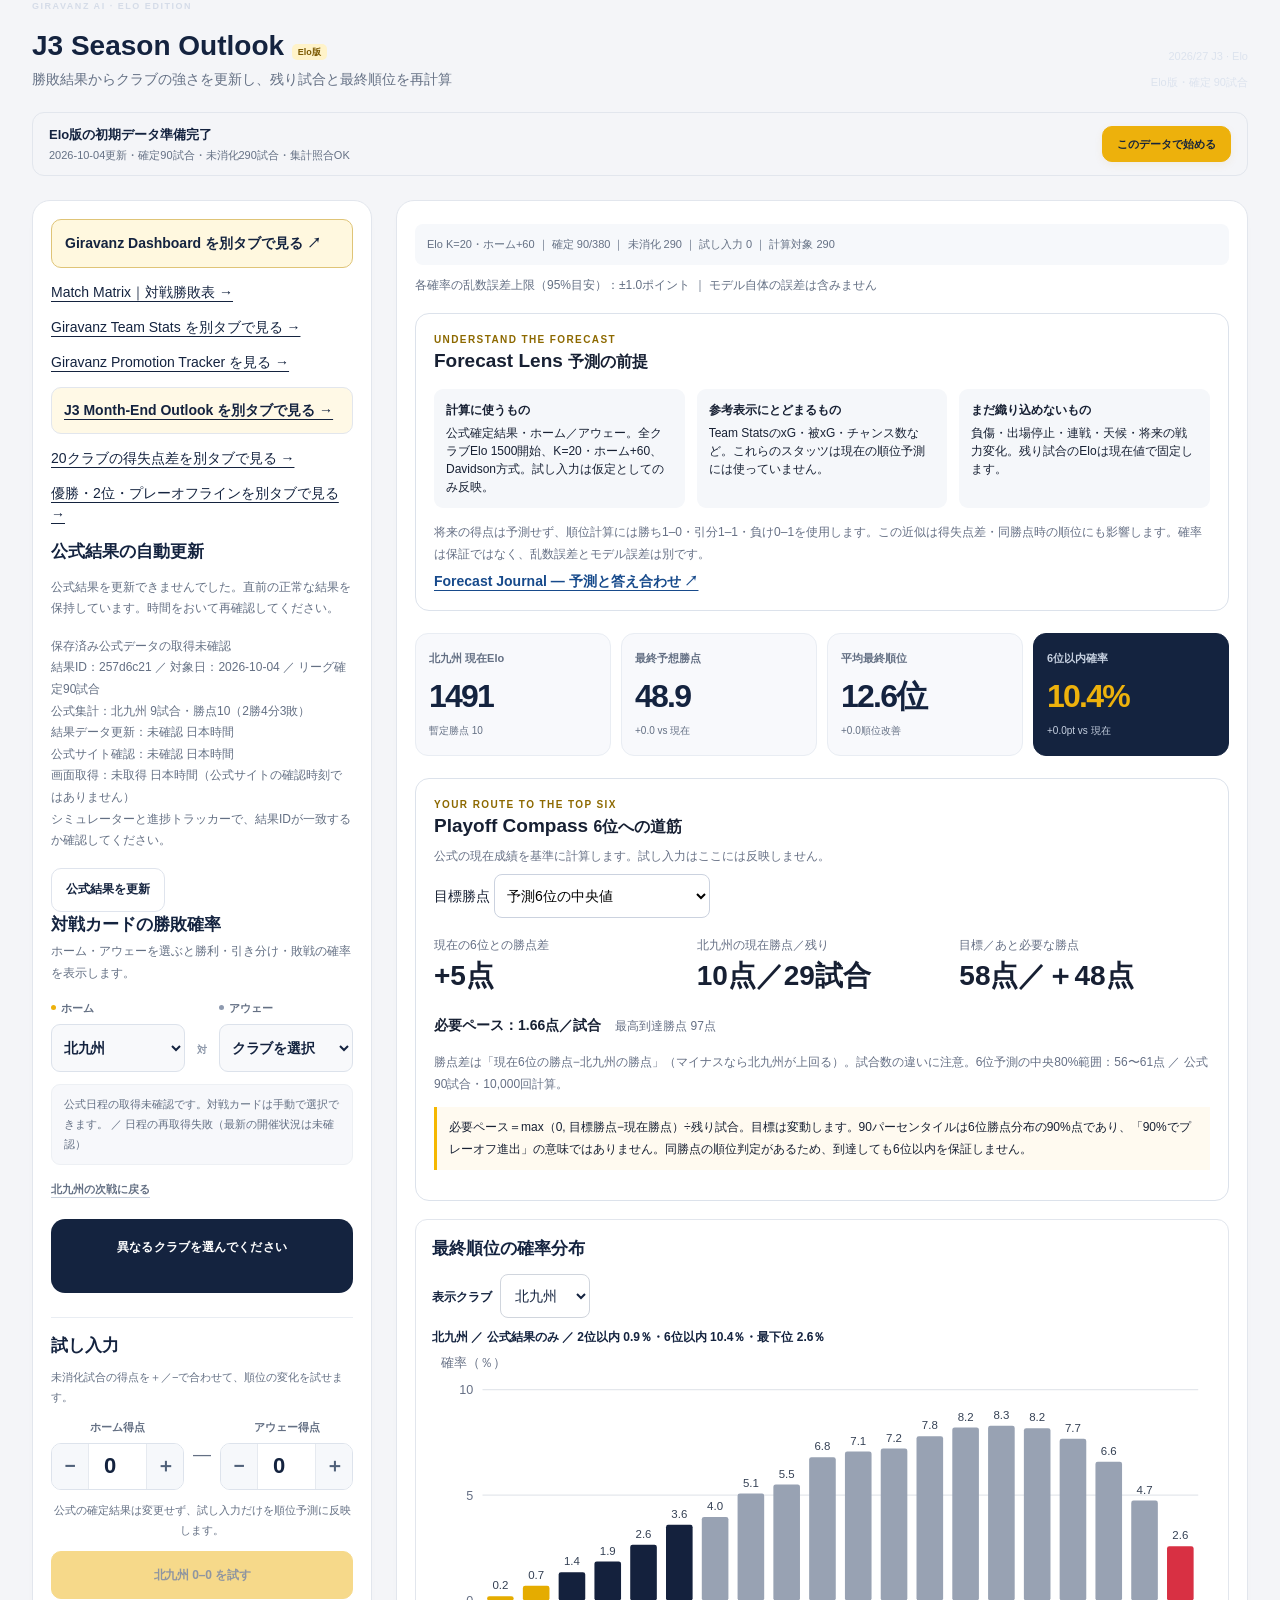
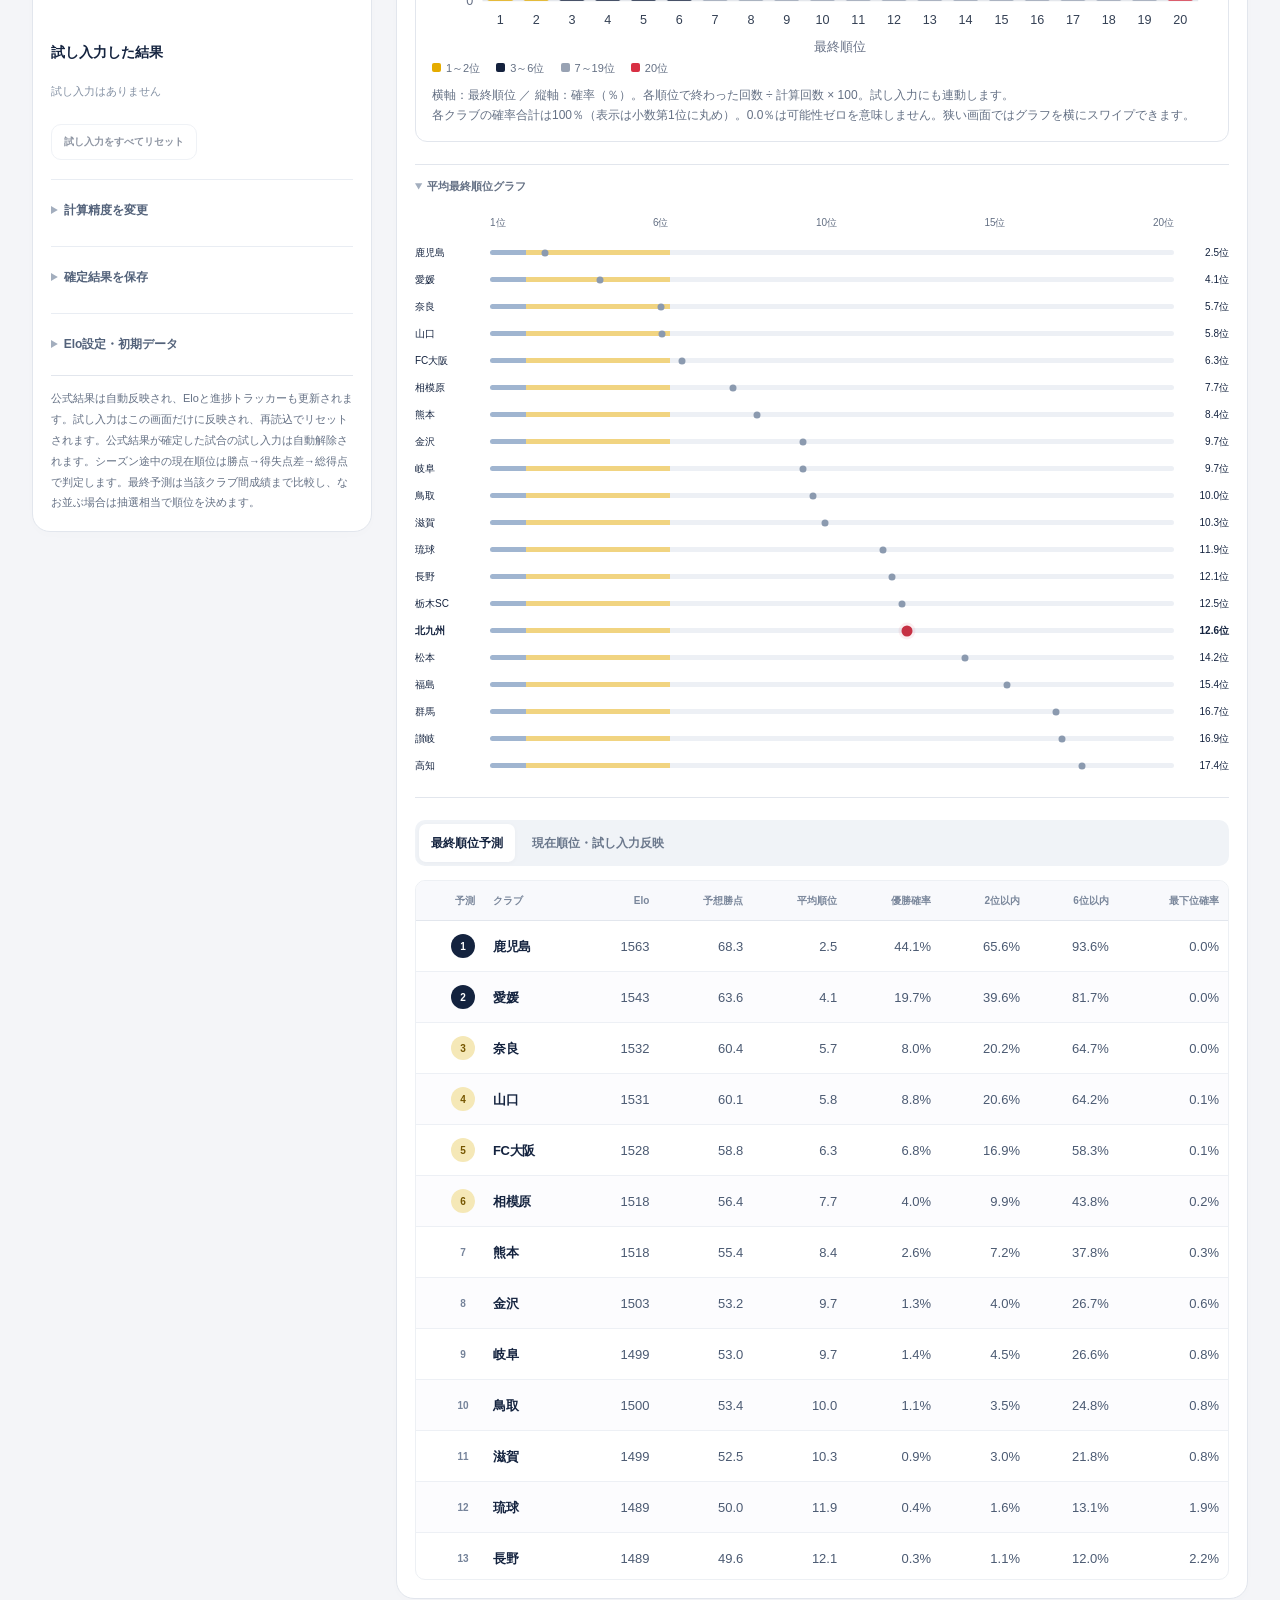
==== index.html @ ab8615f1 "Use authentic club wordmark for dashboard title" ====
<!doctype html>
<html lang="ja">
<head>
<meta charset="utf-8">
<meta name="viewport" content="width=device-width,initial-scale=1">
<title>J3 Season Outlook · 2026/27</title>
<style>
:root{--ink:#172033;--muted:#667085;--line:#e4e7ec;--bg:#f7f8fa;--card:#fff;--blue:#175cd3;--blue2:#e8f1ff;--gold:#f5b700;--danger:#b42318}
*{box-sizing:border-box}body{margin:0;background:var(--bg);color:var(--ink);font:14px/1.5 -apple-system,BlinkMacSystemFont,"Segoe UI","Noto Sans JP",sans-serif}.shell{max-width:1180px;margin:auto;padding:28px 20px 48px}header{display:flex;justify-content:space-between;gap:24px;align-items:end;margin-bottom:22px}.eyebrow{font-size:12px;letter-spacing:.12em;color:var(--muted);font-weight:700}h1{font-size:28px;line-height:1.2;margin:5px 0 7px}header p{margin:0;color:var(--muted)}.stamp{text-align:right;color:var(--muted);font-size:12px}.grid{display:grid;grid-template-columns:360px 1fr;gap:18px}.panel{background:var(--card);border:1px solid var(--line);border-radius:14px;padding:18px;box-shadow:0 1px 2px rgba(16,24,40,.04)}h2{font-size:17px;margin:0 0 4px}h3{font-size:14px;margin:18px 0 8px}.sub{color:var(--muted);font-size:12px;margin-bottom:16px}.form-grid{display:grid;grid-template-columns:1fr 58px 20px 58px 1fr;gap:8px;align-items:end}.field label{display:block;color:var(--muted);font-size:11px;margin-bottom:4px}.field select,.field input,.runs select{width:100%;height:40px;border:1px solid #d0d5dd;border-radius:8px;background:#fff;color:var(--ink);padding:0 10px;font:inherit}.field input{text-align:center;font-size:18px;font-weight:700}.dash{text-align:center;padding-bottom:10px;font-weight:700}.actions{display:flex;gap:8px;margin-top:12px}.btn{border:1px solid #d0d5dd;border-radius:8px;background:#fff;color:var(--ink);padding:10px 13px;font-weight:700;cursor:pointer}.btn.primary{background:var(--blue);border-color:var(--blue);color:#fff;flex:1}.btn:hover{filter:brightness(.98)}.error{color:var(--danger);font-size:12px;min-height:18px;margin-top:6px}.scenario-list{display:grid;gap:7px}.scenario{display:grid;grid-template-columns:1fr auto 28px;gap:8px;align-items:center;border-top:1px solid var(--line);padding-top:8px}.scenario strong{font-variant-numeric:tabular-nums}.remove{border:0;background:transparent;color:var(--muted);font-size:18px;cursor:pointer}.empty{color:var(--muted);padding:10px 0}.runs{display:grid;grid-template-columns:1fr 120px;gap:10px;align-items:end;margin-top:18px}.runs label{display:block;font-size:11px;color:var(--muted);margin-bottom:4px}.note{margin-top:14px;padding-top:12px;border-top:1px solid var(--line);font-size:12px;color:var(--muted)}.hero{display:grid;grid-template-columns:repeat(4,1fr);gap:10px;margin-bottom:14px}.metric{border:1px solid var(--line);border-radius:10px;padding:12px}.metric .label{font-size:11px;color:var(--muted)}.metric .value{font-size:24px;font-weight:800;font-variant-numeric:tabular-nums;margin-top:2px}.metric .delta{font-size:11px;color:var(--blue);min-height:16px}.tabs{display:flex;gap:4px;border-bottom:1px solid var(--line);margin-bottom:10px}.tab{border:0;background:transparent;padding:10px 12px;font-weight:700;color:var(--muted);cursor:pointer;border-bottom:2px solid transparent}.tab.active{color:var(--blue);border-color:var(--blue)}.table-wrap{overflow:auto;max-height:650px}table{width:100%;border-collapse:collapse;font-variant-numeric:tabular-nums}th{position:sticky;top:0;background:var(--card);z-index:1;color:var(--muted);font-size:11px;text-align:right;padding:8px 7px;border-bottom:1px solid var(--line);white-space:nowrap}th:nth-child(2){text-align:left}td{text-align:right;padding:8px 7px;border-bottom:1px solid #f0f1f3}td:nth-child(2){text-align:left;font-weight:600}.gira td{background:var(--blue2);color:#0b3b8c;font-weight:800}.rank{font-weight:800}.zone{display:inline-grid;place-items:center;width:22px;height:22px;border-radius:50%;font-size:11px}.zone.auto{background:#d1fadf;color:#05603a}.zone.po{background:#fff3c7;color:#7a4d00}.spinner{display:none;color:var(--muted);font-size:12px;margin-left:auto}.spinner.on{display:block}@media(max-width:850px){.grid{grid-template-columns:1fr}.hero{grid-template-columns:repeat(2,1fr)}header{align-items:start}.stamp{display:none}}@media(max-width:520px){.shell{padding:18px 12px}.form-grid{grid-template-columns:1fr 52px 14px 52px 1fr}.panel{padding:14px}.hero{grid-template-columns:1fr 1fr}h1{font-size:23px}}
.batch{width:100%;min-height:92px;border:1px solid #d0d5dd;border-radius:8px;padding:9px;font:12px/1.5 ui-monospace,SFMono-Regular,monospace;resize:vertical}.statusline{margin:0 0 12px;padding:8px 10px;background:#f2f4f7;border-radius:8px;color:var(--muted);font-size:12px}.tag{font-size:10px;border-radius:5px;padding:2px 5px;background:var(--blue2);color:#0b3b8c}.actions{flex-wrap:wrap}.btn.primary{flex:0 1 auto}.steps{display:flex;align-items:center;gap:6px;margin:0 0 15px;color:var(--muted);font-size:11px}.stepno{display:inline-grid;place-items:center;width:22px;height:22px;border-radius:50%;background:var(--blue);color:#fff;font-weight:700}.mode-switch{display:grid;grid-template-columns:1fr 1fr;gap:8px;margin-bottom:8px}.mode-btn{border:1px solid #d0d5dd;border-radius:10px;background:#fff;padding:11px 8px;font-weight:700;color:var(--muted);cursor:pointer}.mode-btn.active{border-color:var(--blue);background:var(--blue2);color:#0b3b8c}.mode-help{font-size:12px;color:var(--muted);min-height:36px;margin-bottom:10px}.submit-main{width:100%;margin-top:12px;background:var(--blue);border-color:var(--blue);color:#fff}.advanced{border-top:1px solid var(--line);margin-top:14px;padding-top:10px}.advanced summary{cursor:pointer;font-weight:700;padding:7px 0;color:var(--ink)}.advanced[open] summary{margin-bottom:7px}.hidden-action{display:none}.section-label{font-size:11px;letter-spacing:.08em;color:var(--blue);font-weight:700;margin-bottom:5px}.prematch{margin-top:12px;padding:12px;border-radius:10px;background:#f8fafc;border:1px solid var(--line)}.prematch-title{font-weight:700;margin-bottom:8px}.prob-grid{display:grid;grid-template-columns:repeat(3,1fr);gap:6px}.prob{text-align:center}.prob span{display:block;color:var(--muted);font-size:10px}.prob strong{font-size:18px;font-variant-numeric:tabular-nums}.likely{margin-top:8px;color:var(--muted);font-size:12px;text-align:center}.rankviz{margin:4px 0 14px;border-bottom:1px solid var(--line);padding-bottom:10px}.rankviz summary{cursor:pointer;font-weight:700;padding:8px 0}.rank-axis{display:grid;grid-template-columns:75px 1fr 38px;align-items:center;color:var(--muted);font-size:10px}.ticks{display:flex;justify-content:space-between}.rank-row{display:grid;grid-template-columns:75px 1fr 38px;gap:7px;align-items:center;min-height:24px}.rank-club{font-size:11px;white-space:nowrap;overflow:hidden;text-overflow:ellipsis}.rank-track{height:7px;position:relative;border-radius:5px;background:linear-gradient(to right,#d1fadf 0 5.3%,#fff3c7 5.3% 26.3%,#eef0f3 26.3% 100%)}.rank-dot{position:absolute;top:50%;width:10px;height:10px;border-radius:50%;background:#667085;transform:translate(-50%,-50%)}.rank-row.gira .rank-dot{width:14px;height:14px;background:var(--blue);box-shadow:0 0 0 3px var(--blue2)}.rank-row.gira .rank-club,.rank-row.gira .rank-value{color:var(--blue);font-weight:800}.rank-value{text-align:right;font-size:11px;font-variant-numeric:tabular-nums}
.team-pickers{display:grid;grid-template-columns:1fr 28px 1fr;gap:8px;align-items:end}.team-pickers select{width:100%;height:46px;border:1px solid #d0d5dd;border-radius:9px;background:#fff;padding:0 9px;font:inherit}.versus{text-align:center;padding-bottom:13px;color:var(--muted);font-weight:700}.score-pickers{display:grid;grid-template-columns:1fr 20px 1fr;gap:8px;align-items:center;margin-top:12px}.score-box>span{display:block;text-align:center;color:var(--muted);font-size:11px;margin-bottom:5px}.stepper{display:grid;grid-template-columns:44px 1fr 44px;border:1px solid #d0d5dd;border-radius:10px;overflow:hidden}.stepper button{height:46px;border:0;background:#f2f4f7;color:var(--blue);font-size:22px;font-weight:700;cursor:pointer}.stepper input{width:100%;height:46px;border:0;border-left:1px solid #d0d5dd;border-right:1px solid #d0d5dd;text-align:center;font:700 22px inherit;color:var(--ink)}.score-sep{text-align:center;font-size:18px;color:var(--muted)}.mode-switch{margin:12px 0 6px}.mode-help{min-height:22px;margin-bottom:5px;text-align:center}.submit-main{margin-top:8px;min-height:48px}.steps,.section-label{display:none}.btn:disabled{cursor:not-allowed;opacity:.45;filter:none}.reset-current{border-color:#fda29b;color:var(--danger)}.reset-note{margin-top:7px;color:var(--muted);font-size:11px}.reset-actions{align-items:center}@media(max-width:420px){.team-pickers{grid-template-columns:1fr 20px 1fr}.stepper{grid-template-columns:40px 1fr 40px}}
.stepper input{font:inherit;font-size:22px;font-weight:700}.data-ready{display:flex;align-items:center;justify-content:space-between;gap:16px;background:#eef4ff;border:1px solid #b2ccff;border-radius:12px;padding:13px 15px;margin:-6px 0 18px}.data-ready strong{display:block;color:#0b3b8c}.data-ready span{display:block;color:var(--muted);font-size:12px;margin-top:2px}.data-ready.ok{background:#ecfdf3;border-color:#abefc6}.data-audit{font-size:12px;color:var(--muted);line-height:1.7}.source-links{display:flex;gap:12px;flex-wrap:wrap;margin-top:8px}.source-links a{color:var(--blue)}@media(max-width:520px){.data-ready{align-items:stretch;flex-direction:column}.data-ready .btn{width:100%}}
.distribution{margin:18px 0 22px;padding:16px;border:1px solid var(--line);border-radius:12px;background:#fff}.distribution h2{margin:0 0 12px}.distribution label{font-size:12px;font-weight:700}.distribution select{margin-left:8px;padding:8px 10px;min-height:44px;border:1px solid #d0d5dd;border-radius:8px;background:#fff;color:var(--ink);font:inherit}.distribution-scroll{overflow-x:auto;-webkit-overflow-scrolling:touch}.distribution svg{display:block;width:100%;min-width:600px;height:auto}.distribution-legend{display:flex;flex-wrap:wrap;gap:8px 16px;font-size:11px;color:var(--muted)}.distribution-legend span::before{content:'';display:inline-block;width:9px;height:9px;margin-right:5px;border-radius:2px;background:var(--zone)}.distribution .sub{margin:8px 0 0;line-height:1.7}.distribution-summary{font-size:12px;font-weight:700;color:var(--ink);margin:10px 0 0}@media(max-width:520px){.distribution{padding:12px}}
.month-only{display:none}body.month-view .month-only{display:block}body.month-view .final-only,body.month-view .month-navigation{display:none}body.month-view #monthSection{border:0;margin:0;padding:0}a#openMonthForecast{display:block;border:1px solid var(--line);border-radius:10px;padding:12px;font-weight:700;background:#fff9e6}
.month-planner{border:1px solid #e4e7ec;border-radius:12px;padding:14px;margin:16px 0;background:#fafbfe}.month-planner details{border-top:1px solid #e4e7ec;padding:12px 0}.month-planner summary{font-weight:700;cursor:pointer;min-height:44px;padding:10px 0}.month-planner select{max-width:100%;margin:4px 0;min-height:44px}.month-planner .actions{flex-wrap:wrap}.month-planner td,.month-planner th{white-space:nowrap}.month-planner .table-wrap{margin:10px 0;max-height:360px}.next-value-row{display:grid;grid-template-columns:100px 1fr 60px;gap:8px;align-items:center;margin:10px 0;font-size:12px}.next-value-track{height:16px;background:#e4e7ec;border-radius:5px;overflow:hidden}.next-value-track span{display:block;height:100%}.month-planner h4{margin:14px 0 4px}
.gd-only{display:none}body.gd-view .gd-only{display:block}body.gd-view .final-only,body.gd-view .month-navigation,body.gd-view .gd-navigation{display:none}body.gd-view #gdSection{margin:0;border:0;padding:0}
.promotion-only{display:none}body.promotion-view .promotion-only{display:block}body.promotion-view .final-only,body.promotion-view .month-navigation,body.promotion-view .gd-navigation,body.promotion-view .promotion-navigation{display:none}body.month-view .promotion-navigation,body.gd-view .promotion-navigation{display:none}
body.gd-view #trialInput,body.gd-view #trialInput+h3,body.gd-view #scenarios,body.gd-view .reset-actions,body.gd-view aside>.advanced,body.gd-view #uncertainty{display:none}
</style>
<meta name="theme-color" content="#14213d">
<link rel="stylesheet" href="giravanz-theme.css?v=20261006-1">
<link rel="stylesheet" href="forecast-insights.css?v=4acffcdd2e3a">
<link rel="stylesheet" href="dashboard.css?v=20261117-official-wordmark">
</head>
<body>
<main class="shell">
  <header>
    <div><div class="eyebrow">GIRAVANZ AI · ELO EDITION</div><h1 id="pageTitle">J3 Season Outlook <span class="tag">Elo版</span></h1><p id="pageDescription">勝敗結果からクラブの強さを更新し、残り試合と最終順位を再計算</p></div>
    <div class="stamp">2026/27 J3 · Elo<br><span id="stampData">初期70試合</span></div>
  </header>
  <section class="data-ready" id="dataReady" aria-live="polite">
    <div><strong id="dataReadyTitle">初期データを検査中…</strong><span id="dataReadyText">20クラブ・全試合の整合性を確認しています。</span></div>
    <button class="btn primary" id="acceptInitial" type="button">このデータで始める</button>
  </section>
  <section id="dashboardSection" class="dashboard-only" aria-label="北九州ダッシュボード" hidden>
    <div class="dash-toolbar"><div><span class="dash-mode">公式結果ベース</span><span id="dashDataDate" class="dash-data-date"></span></div><div><a class="dash-menu" href="#dashboardLinks">詳細ページを開く ↓</a><button class="dash-refresh" id="refreshDashboard" type="button">最新結果・日程を確認</button></div></div>
    <div class="dash-stats" aria-label="北九州の公式成績"><div class="dash-stat"><span>現在順位</span><strong id="dashRank">—</strong><small>公式確定結果から集計</small></div><div class="dash-stat"><span>現在勝点</span><strong id="dashPoints">—</strong><small id="dashRecord"></small></div><div class="dash-stat"><span>残り試合</span><strong id="dashRemaining">—</strong><small id="dashPlayed"></small></div><div class="dash-stat"><span>現在6位との勝点差</span><strong id="dashGap">—</strong><small id="dashSixth"></small></div></div>
    <article class="dash-card dash-venue-section" aria-labelledby="dashVenueTitle"><div class="dash-card-head"><div><span class="dash-label">HOME &amp; AWAY RECORDS</span><h2 id="dashVenueTitle">ホーム・アウェイ別の通算成績</h2></div><span class="dash-next-status">確定</span></div><div id="dashVenueRecords" class="dash-venue-grid" aria-live="polite"></div><p id="dashVenueNote" class="dash-muted"></p><p class="dash-muted"><span id="dashVenueUpdated"></span> ／ <a href="https://www.jleague.jp/j3/match/" target="_blank" rel="noopener">Jリーグ公式結果 ↗</a></p></article>
    <div class="dash-detail-row"><article class="dash-card" aria-labelledby="dashNextTitle"><div class="dash-card-head"><div><span class="dash-label">NEXT MATCH</span><h2 id="dashNextTitle">次の一戦</h2></div><span id="dashNextStatus" class="dash-next-status" aria-live="polite">日程確認中</span></div><div id="dashFixture"></div><div id="dashMatchProb"></div><a class="dash-next-link" href="https://www.jleague.jp/j3/match/" target="_blank" rel="noopener">公式日程・会場を確認 ↗</a><p id="dashCalendarNote" class="dash-muted"></p></article>
    <article class="dash-card" aria-labelledby="dashTargetTitle"><span class="dash-label">PLAYOFF COMPASS</span><h2 id="dashTargetTitle">目標勝点への進捗</h2><div class="dash-target" id="dashTarget">—</div><p id="dashTargetHelp" class="dash-muted"></p><div id="dashProgress" class="dash-progress"></div><div class="dash-pace-row"><div><span>目標まで</span><strong id="dashNeeded">—</strong></div><div><span>残り試合の必要ペース</span><strong id="dashPace">—</strong></div></div><p id="dashTargetRange" class="dash-muted"></p><a class="dash-next-link" href="./" target="_blank" rel="noopener">目標勝点を変えて試す ↗</a></article></div>
    <p class="dash-divider">これまでの公式実績</p>
    <div class="dash-detail-row" aria-label="公式実績のメーター"><article class="dash-card"><span class="dash-label">SEASON WIN RATE</span><h2>シーズン勝率</h2><div id="dashWinRateGauge"></div><p class="dash-muted" id="dashWinRateFormula"></p></article><article class="dash-card"><span class="dash-label">POINTS PER GAME</span><h2>勝点ペース</h2><div id="dashPPGGauge"></div><p class="dash-muted" id="dashPPGFormula"></p></article></div>
    <p class="dash-divider">ここからの最終順位予測</p>
    <div class="dash-meters" aria-label="最終順位の予測メーター"><article class="dash-card dash-meter-main"><span class="dash-label">PLAYOFF OUTLOOK</span><h2>6位以内確率</h2><div id="dashTop6Gauge"></div></article><article class="dash-card"><span class="dash-label">TOP TWO</span><h3>2位以内確率</h3><div id="dashTop2Gauge"></div></article><article class="dash-card"><span class="dash-label">TITLE CHANCE</span><h3>優勝確率</h3><div id="dashTitleGauge"></div></article></div>
    <p class="dash-forecast-note" id="dashForecastNote" aria-live="polite"></p>
    <div class="dash-detail-row"><article class="dash-card"><span class="dash-label">GOAL BALANCE</span><h2>公式得失点差</h2><div id="dashGDGauge"></div><p id="dashGDSummary" class="dash-muted"></p><a class="dash-next-link" href="?view=goal-difference" target="_blank" rel="noopener">全20クラブの得失点差を比較 ↗</a></article><article class="dash-card"><span class="dash-label">TEAM FORM</span><h2>直近5試合</h2><div id="dashRecent" class="dash-form"></div><p id="dashRecentSummary" class="dash-muted"></p><a class="dash-next-link" href="team-stats/" target="_blank" rel="noopener">攻撃・守備のスタッツを見る ↗</a></article></div>
    <article class="dash-card dash-monthly-card" aria-labelledby="dashMonthlyTitle"><span class="dash-label">MONTHLY RESULTS</span><h2 id="dashMonthlyTitle">月別成績</h2><div id="dashMonthly" aria-live="polite"></div><p id="dashMonthlyNote" class="dash-muted"></p></article>
    <nav id="dashboardLinks" aria-labelledby="dashLinksTitle"><div class="dash-links-heading"><h2 id="dashLinksTitle">詳しく見る</h2></div><p class="dash-links-note">各ボタンから詳細ページを別タブで開きます。</p><div class="dash-link-grid"><a class="dash-link" href="match-matrix/" target="_blank" rel="noopener"><small>MATCH MATRIX</small><strong>全20クラブの対戦勝敗表</strong><span>公式結果の○×△と勝点</span></a><a class="dash-link" href="./" target="_blank" rel="noopener"><small>SEASON OUTLOOK</small><strong>最終順位・確率分布</strong><span>全20クラブの予測と、試し入力による比較</span></a><a class="dash-link" href="?view=month-end" target="_blank" rel="noopener"><small>MONTH-END OUTLOOK</small><strong>月末の順位を予測</strong><span>月ごとの見通し・勝敗パターンを確認</span></a><a class="dash-link" href="?view=promotion-lines" target="_blank" rel="noopener"><small>PROMOTION OUTLOOK</small><strong>優勝・2位・6位の勝点ライン</strong><span>各ラインの予測勝点と確率分布を比較</span></a><a class="dash-link" href="team-stats/" target="_blank" rel="noopener"><small>TEAM STATS</small><strong>チームスタッツ</strong><span>xG・被シュートなど、20クラブ中の順位</span></a><a class="dash-link" href="?view=goal-difference" target="_blank" rel="noopener"><small>GOAL DIFFERENCE</small><strong>全クラブの得失点差</strong><span>公式結果から、20クラブの現在地を比較</span></a><a class="dash-link" href="prediction-journal/?v=3008f9b" target="_blank" rel="noopener"><small>FORECAST JOURNAL</small><strong>予測履歴・答え合わせ</strong><span>確率の推移と、試合前予測の検証結果</span></a><a class="dash-link" href="progress-tracker/" target="_blank" rel="noopener"><small>PROMOTION TRACKER</small><strong>上位6位ラインへの現在地</strong><span>過去の順位別勝点を目安に、到達ペースを確認</span></a><a class="dash-link" href="https://j3-elo-private.hideakiito382.chatgpt.site/players" target="_blank" rel="noopener"><small>PLAYER RECORDS</small><strong>選手情報・個人成績</strong><span>年齢・ポジション・出場・先発・サブ・得点・警告・退場</span></a></div></nav>
    <p id="dashDataStatus" class="dash-data-status" role="status"></p><footer class="dash-footer"><p id="dashTimes"></p><details><summary>予測の前提・メーターの読み方</summary><p id="dashModel"></p><p>優勝・2位以内・6位以内の確率は重複します。昇格そのものの確率ではありません。得失点差は公式の実績で、0を中央に、20クラブの最大絶対値に合わせた左右対称の目盛りを使います。試し入力はこのダッシュボードには引き継ぎません。</p></details></footer>
  </section>
  <div class="grid">
    <aside class="panel">
      <a class="dash-nav-link" id="openDashboard" href="?view=dashboard" target="_blank" rel="noopener">Giravanz Dashboard を別タブで見る ↗</a>
      <p><a href="match-matrix/" target="_blank" rel="noopener">Match Matrix｜対戦勝敗表 →</a></p><p><a id="openTeamStats" href="team-stats/" target="_blank" rel="noopener">Giravanz Team Stats を別タブで見る →</a></p>
      <p><a href="progress-tracker/">Giravanz Promotion Tracker を見る →</a></p>
      <p class="month-navigation"><a id="openMonthForecast" href="?view=month-end" target="_blank" rel="noopener">J3 Month-End Outlook を別タブで見る →</a></p>
      <p class="gd-navigation"><a id="openGoalDifference" href="?view=goal-difference" target="_blank" rel="noopener">20クラブの得失点差を別タブで見る →</a></p>
      <p class="promotion-navigation"><a id="openPromotionLines" href="?view=promotion-lines" target="_blank" rel="noopener">優勝・2位・プレーオフラインを別タブで見る →</a></p>
      <p class="promotion-only"><a href="./">J3 Season Outlook へ戻る →</a></p>
      <p class="gd-only"><a href="./">J3 Season Outlook へ戻る →</a></p>
      <p class="month-only"><a href="./">J3 Season Outlook へ戻る →</a></p>
      <h2>公式結果の自動更新</h2><p id="autoStatus" class="sub" aria-live="polite">公式の終了試合を自動取得しています…</p><p id="verification" class="sub" aria-live="polite" style="white-space:pre-line"></p><button class="btn" id="refreshOfficial" type="button">最新結果を確認する</button><h2>対戦カードの勝敗確率</h2><div class="sub">ホーム・アウェーを選ぶと勝利・引き分け・敗戦の確率を表示します。</div>
      <div class="team-pickers"><div class="field"><label for="home">ホーム</label><select id="home"><option>岐阜</option><option selected>愛媛</option><option>鹿児島</option><option>相模原</option><option>鳥取</option><option>FC大阪</option><option>長野</option><option>滋賀</option><option>熊本</option><option>栃木SC</option><option>琉球</option><option>讃岐</option><option>山口</option><option>奈良</option><option>高知</option><option>北九州</option><option>松本</option><option>金沢</option><option>群馬</option><option>福島</option></select></div><div class="versus">対</div><div class="field"><label for="away">アウェー</label><select id="away"><option>岐阜</option><option>愛媛</option><option>鹿児島</option><option>相模原</option><option>鳥取</option><option>FC大阪</option><option>長野</option><option>滋賀</option><option>熊本</option><option>栃木SC</option><option>琉球</option><option>讃岐</option><option>山口</option><option>奈良</option><option>高知</option><option selected>北九州</option><option>松本</option><option>金沢</option><option>群馬</option><option>福島</option></select></div></div>
      <p class="sub" id="nextFixtureStatus" aria-live="polite">北九州の公式日程を確認中…</p><button class="btn" id="showNextFixture" type="button">北九州の次戦に戻る</button>
      <div class="prematch" id="prematch" aria-live="polite"></div>
      <section class="advanced" id="trialInput"><h2>試し入力</h2><div class="sub" id="trialHelp" aria-live="polite">未消化試合の得点を＋／−で合わせて、順位の変化を試せます。</div>
      <div class="score-pickers"><div class="score-box"><span>ホーム得点</span><div class="stepper"><button type="button" id="hgMinus" aria-label="ホーム得点を1減らす">−</button><input id="hg" type="number" min="0" max="30" value="0" inputmode="numeric"><button type="button" id="hgPlus" aria-label="ホーム得点を1増やす">＋</button></div></div><div class="score-sep">―</div><div class="score-box"><span>アウェー得点</span><div class="stepper"><button type="button" id="agMinus" aria-label="アウェー得点を1減らす">−</button><input id="ag" type="number" min="0" max="30" value="0" inputmode="numeric"><button type="button" id="agPlus" aria-label="アウェー得点を1増やす">＋</button></div></div></div>
      <div class="mode-help">公式の確定結果は変更せず、試し入力だけを順位予測に反映します。</div>
      <button class="btn submit-main" id="submitGame" type="button">この結果で順位を試す</button>
      <button class="hidden-action" id="add">仮定として試す</button>
      <div class="error" id="error" role="alert"></div>
      </section><h3>試し入力した結果</h3><div id="scenarios" class="scenario-list"></div><div class="actions reset-actions"><button class="btn" id="resetScenario" type="button">試し入力をすべてリセット</button></div>
      <details class="advanced"><summary>計算精度を変更</summary><div class="runs"><div><label for="runs">シミュレーション精度</label><select id="runs"><option value="3000">クイック（3,000回）</option><option value="10000" selected>標準（10,000回）</option><option value="30000">高精度（30,000回）</option></select></div><button class="btn" id="rerun">再計算</button></div></details>
      <details class="advanced"><summary>確定結果を保存</summary><div class="actions"><button class="btn" id="exportCsv">CSV保存</button></div></details>
      <details class="advanced"><summary>Elo設定・初期データ</summary><div class="data-audit" id="dataAudit"></div><div class="note">全クラブ1500から開始し、K値20、ホーム補正60で開催順にEloを更新します。点差はレーティング更新に使いません。引き分けはDavidson方式です。Eloは得点数を予測しないため、未消化試合の順位計算用スコアは勝ち1–0・引分1–1・負け0–1に統一します。これにより少数データの大差試合が得失点差へ過剰反映されることを防ぎます。残り試合では現在のEloを固定し、モンテカルロ法で計算します。21試合の暫定バックテストは的中率38.1%、Log loss 1.094、Brier score 0.661でした。同期間のポアソン版は47.6%、1.032、0.626で、現時点ではポアソン版が優位です。負傷・出場停止・天候・日程間隔は未反映です。</div><div class="actions"><button class="btn" id="recheckData" type="button">初期データを再検算</button></div><div class="source-links"><a href="https://www.jleague.jp/j3/match/" target="_blank" rel="noopener">公式の日程・結果</a><a href="https://www.jleague.jp/j3/standings/" target="_blank" rel="noopener">公式順位表</a></div></details>
      <div class="note">公式結果は自動反映され、Eloと進捗トラッカーも更新されます。試し入力はこの画面だけに反映され、再読込でリセットされます。公式結果が確定した試合の試し入力は自動解除されます。シーズン途中の現在順位は勝点→得失点差→総得点で判定します。最終予測は当該クラブ間成績まで比較し、なお並ぶ場合は抽選相当で順位を決めます。</div>
    </aside>
    <section class="panel">
      <div class="statusline final-only" id="statusline"></div><div class="sub" id="uncertainty"></div>
      <section class="insight-card" aria-labelledby="lensTitle">
        <div class="insight-kicker">Understand the forecast</div><h2 id="lensTitle">Forecast Lens <small>予測の前提</small></h2>
        <div class="lens-grid"><div><strong>計算に使うもの</strong>公式確定結果・ホーム／アウェー。全クラブElo 1500開始、K=20・ホーム+60、Davidson方式。試し入力は仮定としてのみ反映。</div><div><strong>参考表示にとどまるもの</strong>Team StatsのxG・被xG・チャンス数など。これらのスタッツは現在の順位予測には使っていません。</div><div><strong>まだ織り込めないもの</strong>負傷・出場停止・連戦・天候・将来の戦力変化。残り試合のEloは現在値で固定します。</div></div>
        <p class="sub">将来の得点は予測せず、順位計算には勝ち1–0・引分1–1・負け0–1を使用します。この近似は得失点差・同勝点時の順位にも影響します。確率は保証ではなく、乱数誤差とモデル誤差は別です。</p>
        <a href="prediction-journal/?v=3008f9b" target="_blank" rel="noopener">Forecast Journal — 予測と答え合わせ ↗</a>
      </section>
      <div class="hero final-only" id="hero"></div>
      <section class="insight-card final-only" id="playoffCompass" aria-labelledby="compassTitle">
        <div class="insight-kicker">Your route to the top six</div><h2 id="compassTitle">Playoff Compass <small>6位への道筋</small></h2>
        <p class="sub">公式の現在成績を基準に計算します。試し入力はここには反映しません。</p>
        <label for="compassTarget">目標勝点</label> <select id="compassTarget"><option value="median">予測6位の中央値</option><option value="high">予測6位の90パーセンタイル</option><option value="custom">自分で設定</option></select>
        <label for="compassCustom" id="compassCustomLabel" hidden>指定勝点 <input id="compassCustom" type="number" min="0" max="114" step="1" value="60" inputmode="numeric"></label>
        <div id="compassSummary" aria-live="polite">計算中…</div>
        <p class="insight-note">必要ペース＝max（0, 目標勝点−現在勝点）÷残り試合。目標は変動します。90パーセンタイルは6位勝点分布の90%点であり、「90%でプレーオフ進出」の意味ではありません。同勝点の順位判定があるため、到達しても6位以内を保証しません。</p>
      </section>
      <section class="distribution" id="monthSection" aria-labelledby="monthTitle" hidden>
        <h2 id="monthTitle">J3 Month-End Outlook</h2>
        <p class="sub">シミュレーターから開いた時点の試し入力を引き継ぎます。その後の入力・リセットは、このタブ内だけに反映します。</p>
        <label for="monthEnd">予測する月末</label><select id="monthEnd" disabled><option value="">全クラブの日程を確認中</option></select>
        <p class="sub" id="monthStatus" aria-live="polite">全20クラブの公式日程を取得しています。</p>
        <p class="distribution-summary" id="monthSummary" aria-live="polite"></p>
        <section class="month-planner" aria-label="月末までの勝敗シナリオ">
          <h3>勝ち方を変えて、月末の順位を試す</h3>
          <p class="sub" id="plannerStatus" aria-live="polite">日程を確認しています。</p>
          <p class="sub">以下は仮の結果です。公式成績は変更しません。指定しない試合はEloで予測します。勝利は1–0、引分けは1–1、敗戦は0–1を北九州側から割り当てます。</p>
          <details open><summary>① 勝ち方を試す</summary>
            <p class="sub">選択した月末までの北九州の未消化試合が対象です。比較は日程順に「勝ち→分け→負け」を割り当てます。同じ勝敗数でも相手によって順位予測は変わります。</p>
            <button class="btn" id="comparePatterns" type="button" disabled>勝ち方を試す</button>
            <div class="table-wrap"><table aria-label="北九州の勝敗パターン比較"><thead><tr><th>勝敗パターン</th><th>追加勝点</th><th>月末勝点</th><th>月末平均順位</th><th>月末6位以内確率</th><th>反映</th></tr></thead><tbody id="patternRows"></tbody></table></div>
            <p class="sub">月末勝点は現在勝点＋指定した勝敗の追加勝点です。順位・確率は選択した月末時点の予測で、シーズン最終順位・昇格確率ではありません。平均順位は計算した順位の平均です。確率の0.0％には、四捨五入で0.0％となる場合や計算中に該当例が出なかった場合があり、可能性ゼロを保証しません。</p>
            <p class="sub" id="patternStatus" aria-live="polite">比較ボタンで全勝などのパターンを並べます。</p>
            <h4>試合ごとに割り当てを変更</h4>
            <div class="table-wrap"><table aria-label="北九州の試合別シナリオ"><thead><tr><th>日程</th><th>ホーム 対 アウェー</th><th>北九州の結果</th></tr></thead><tbody id="kitPlanRows"></tbody></table></div>
          </details>
          <details><summary>② 次の一勝の価値</summary>
            <p class="sub" id="nextValueFixture">次戦を確認しています。</p>
            <button class="btn" id="compareNextValue" type="button" disabled>次戦の勝ち・分け・負けを比較する</button>
            <p class="sub">次戦だけを勝ち・分け・負けに置き換え、それ以外の試し入力を共通条件にして比較します。</p>
            <div id="nextValueChart" class="next-value-chart" aria-live="polite"></div>
            <div class="table-wrap"><table aria-label="次戦の結果別月末予測"><thead><tr><th>次戦の結果</th><th>月末予想勝点</th><th>平均順位</th><th>6位以内</th><th>反映</th></tr></thead><tbody id="nextValueRows"></tbody></table></div>
            <p class="sub" id="nextValueStatus" aria-live="polite"></p>
          </details>
          <details><summary>③ ライバルの動向</summary>
            <p class="sub">選択した月末までの他クラブの開催予定カードです。現在6位のクラブが関わる試合を先頭に表示します。ホームとアウェーを確認して指定してください。</p>
            <label for="rivalFixture">ライバルの対戦カード</label><select id="rivalFixture" disabled><option value="">日程を確認中</option></select>
            <div class="actions rival-actions"><button class="btn" id="rivalHomeWin" disabled type="button">ホーム勝ち</button><button class="btn" id="rivalDraw" disabled type="button">引分け</button><button class="btn" id="rivalAwayWin" disabled type="button">アウェー勝ち</button><button class="btn" id="rivalClear" disabled type="button">この指定を解除</button></div>
            <p class="sub" id="rivalStatus" aria-live="polite"></p>
          </details>
          <p class="sub" id="plannerNotice" aria-live="polite"></p>
        </section>
        <h3>現在順位から月末予測への動き</h3>
        <p class="sub">左ほど上位。○は現在の確定順位、●は選択した月末の平均予想順位です。←は上昇、→は下降。試し入力は月末予測にだけ反映します。</p>
        <div class="distribution-scroll" id="monthRankChart" aria-live="polite"></div>
        <div class="table-wrap"><table aria-label="J3 Month-End Outlook"><thead><tr><th>クラブ</th><th>予想勝点</th><th>平均順位</th><th>6位以内</th><th>予想消化試合</th></tr></thead><tbody id="monthRows"></tbody></table></div>
        <p class="sub">現在の確定勝点＋選択した月末までの開催予定試合を予測。中止・延期・開催未確認の未消化試合は除外します。試し入力は対象期間のカードだけに反映します。平均順位・6位以内確率は月末時点の予測で、シーズン最終予測とは異なります。日程変更により試合数も変わります。</p>
      </section>
      <section class="distribution final-only" aria-labelledby="distributionTitle">
        <h2 id="distributionTitle">最終順位の確率分布</h2>
        <label for="rankDistributionClub">表示クラブ</label><select id="rankDistributionClub"><option selected>北九州</option></select>
        <p class="distribution-summary" id="distributionSummary" aria-live="polite"></p>
        <div class="distribution-scroll" id="rankDistribution"></div>
        <div class="distribution-legend"><span style="--zone:#e5ac00">1～2位</span><span style="--zone:#14213d">3～6位</span><span style="--zone:#98a2b3">7～19位</span><span style="--zone:#d83043">20位</span></div>
        <p class="sub">横軸：最終順位 ／ 縦軸：確率（％）。各順位で終わった回数 ÷ 計算回数 × 100。試し入力にも連動します。<br>各クラブの確率合計は100％（表示は小数第1位に丸め）。0.0％は可能性ゼロを意味しません。狭い画面ではグラフを横にスワイプできます。</p>
      </section>
      <section class="promotion-only"><h2>優勝・2位・プレーオフ圏の勝点を比較</h2><p class="sub">各シミュレーションで全20クラブを最終順位順に並べ、優勝・2位・6位のクラブの最終勝点をそれぞれ集計します。プレーオフラインは6位の勝点を指します。昇格・出場資格の判定は含みません。</p><p class="sub">開いた時点の試し入力を引き継ぎ、その後の入力・リセットはこのタブ内だけに反映します。</p></section>
      <section class="distribution promotion-only" aria-labelledby="titlePointsHeading">
        <h2 id="titlePointsHeading">優勝ラインの確率分布</h2>
        <p class="sub">全20クラブを対象に、各シミュレーションで優勝したクラブの最終勝点を集計します。</p>
        <p class="distribution-summary" id="titlePointsSummary" aria-live="polite"></p>
        <div class="distribution-scroll" id="titlePointsChart"></div>
        <div class="distribution-legend"><span style="--zone:#e5ac00">中央80％の目安</span><span style="--zone:#98a2b3">その外側</span><span style="--zone:#d83043">中央値（破線）</span></div>
        <p class="sub">横軸：優勝クラブの最終勝点（1点刻み）／ 縦軸：確率（％）。確率＝その勝点で優勝した回数 ÷ 計算回数 × 100。中央80％は累積確率10～90％の位置です。得失点差などで順位が決まるため、この勝点に届けば必ず優勝できるという保証ではありません。試し入力・計算精度にも連動します。0％と表示されても可能性がゼロとは限りません。</p>
        <details><summary>勝点ごとの確率を見る</summary><div class="table-wrap"><table aria-label="優勝勝点ごとの確率"><thead><tr><th>最終勝点</th><th>確率</th><th>回数</th></tr></thead><tbody id="titlePointsRows"></tbody></table></div><p class="sub">観測された勝点のみ表示。確率は小数第2位に丸めています。</p></details>
      </section>

      <section class="distribution promotion-only" aria-labelledby="secondPointsHeading">
        <h2 id="secondPointsHeading">2位ラインの確率分布</h2>
        <p class="sub">全20クラブを対象に、各シミュレーションで2位になったクラブの最終勝点を集計します。</p>
        <p class="distribution-summary" id="secondPointsSummary" aria-live="polite"></p>
        <div class="distribution-scroll" id="secondPointsChart"></div>
        <div class="distribution-legend"><span style="--zone:#e5ac00">中央80％の目安</span><span style="--zone:#98a2b3">その外側</span><span style="--zone:#d83043">中央値（破線）</span></div>
        <p class="sub">横軸：最終2位クラブの最終勝点（1点刻み）／ 縦軸：確率（％）。確率＝2位クラブがその勝点になった回数 ÷ 計算回数 × 100。中央80％は累積確率10～90％の位置です。得失点差などで順位が決まるため、この勝点に届けば必ず2位以内になれるという保証ではありません。試し入力・計算精度にも連動します。0％と表示されても可能性がゼロとは限りません。</p>
        <details><summary>勝点ごとの確率を見る</summary><div class="table-wrap"><table aria-label="最終2位クラブの勝点ごとの確率"><thead><tr><th>最終勝点</th><th>確率</th><th>回数</th></tr></thead><tbody id="secondPointsRows"></tbody></table></div><p class="sub">観測された勝点のみ表示。確率は小数第2位に丸めています。</p></details>
      </section>
      <section class="distribution promotion-only" aria-labelledby="sixthPointsHeading">
        <h2 id="sixthPointsHeading">プレーオフラインの確率分布</h2>
        <p class="sub">全20クラブを対象に、各シミュレーションで6位になったクラブの最終勝点を集計します。</p>
        <p class="distribution-summary" id="sixthPointsSummary" aria-live="polite"></p>
        <div class="distribution-scroll" id="sixthPointsChart"></div>
        <div class="distribution-legend"><span style="--zone:#e5ac00">中央80％の目安</span><span style="--zone:#98a2b3">その外側</span><span style="--zone:#d83043">中央値（破線）</span></div>
        <p class="sub">横軸：最終6位クラブの最終勝点（1点刻み）／ 縦軸：確率（％）。確率＝6位クラブがその勝点になった回数 ÷ 計算回数 × 100。中央80％は累積確率10～90％の位置です。得失点差などで順位が決まるため、この勝点に届けば必ず6位以内になれるという保証ではありません。試し入力・計算精度にも連動します。0％と表示されても可能性がゼロとは限りません。</p>
        <details><summary>勝点ごとの確率を見る</summary><div class="table-wrap"><table aria-label="最終6位クラブの勝点ごとの確率"><thead><tr><th>最終勝点</th><th>確率</th><th>回数</th></tr></thead><tbody id="sixthPointsRows"></tbody></table></div><p class="sub">観測された勝点のみ表示。確率は小数第2位に丸めています。</p></details>
      </section>
      <section class="distribution gd-only" id="gdSection" aria-labelledby="goalDifferenceHeading">
        <h2 id="goalDifferenceHeading">20クラブの得失点差</h2>
        <p class="sub">公式の確定結果だけを集計した現在の成績です。得失点差＝総得点−総失点。右側がプラス、左側がマイナス。得失点差の大きい順に表示します。</p>
        <p class="distribution-summary" id="goalDifferenceSummary" aria-live="polite"></p>
        <div class="distribution-scroll" id="goalDifferenceChart"></div>
        <div class="distribution-legend"><span style="--zone:#14213d">プラス</span><span style="--zone:#d83043">マイナス</span><span style="--zone:#e5ac00">北九州</span></div>
        <p class="sub">予測値や試し入力は含みません。公式結果の更新・訂正に合わせて再集計します。試合数が異なる場合も、1試合平均ではなく累計の得失点差を比較します。</p>
        <details><summary>得点・失点・試合数を見る</summary><div class="table-wrap"><table aria-label="20クラブの公式得失点差"><thead><tr><th>クラブ</th><th>試合数</th><th>得点</th><th>失点</th><th>得失点差</th></tr></thead><tbody id="goalDifferenceRows"></tbody></table></div></details>
      </section>
      <details class="rankviz final-only" open><summary>平均最終順位グラフ</summary><div class="rank-axis"><span></span><div class="ticks"><span>1位</span><span>6位</span><span>10位</span><span>15位</span><span>20位</span></div><span></span></div><div id="rankChart" aria-label="全クラブの平均最終順位"></div></details>
      <div class="tabs final-only"><button class="tab active" data-tab="forecast">最終順位予測</button><button class="tab" data-tab="live">現在順位・試し入力反映</button><span class="spinner" id="spinner">計算中…</span></div>
      <div class="table-wrap final-only"><table><thead id="thead"></thead><tbody id="tbody"></tbody></table></div>
    </section>
  </div>
</main>
<script src="official-api-config.js?v=2abf363444e1"></script>
<script src="shared-results.js?v=7fc6302eb764"></script>
<script src="forecast-insights.js?v=3aac95886a59"></script>
<script src="dashboard.js?v=412d2b555f48"></script>
<script>
const teams=['岐阜','愛媛','鹿児島','相模原','鳥取','FC大阪','長野','滋賀','熊本','栃木SC','琉球','讃岐','山口','奈良','高知','北九州','松本','金沢','群馬','福島'];
const ix=Object.fromEntries(teams.map((t,i)=>[t,i]));
let completed=J3Results.initialGames.map(g=>g.slice());
const historicalAuditGames=J3Results.historicalAuditGames.map(g=>g.slice());
let DATA_AS_OF=J3Results.baseDate;
const ELO_START=1500, ELO_K=20, ELO_HOME=60;
const EXPECTED_ROUND_7_CARDS=['FC大阪|福島','熊本|松本','愛媛|讃岐','群馬|高知','鳥取|奈良','鹿児島|栃木SC','金沢|山口','相模原|北九州','長野|岐阜','滋賀|琉球'];
const OFFICIAL_CHECK={'岐阜':[10,7,3,1,3,15,5],'愛媛':[16,7,5,1,1,18,8],'鹿児島':[19,7,6,1,0,15,7],'相模原':[11,7,3,2,2,12,8],'鳥取':[10,7,3,1,3,10,14],'FC大阪':[13,7,3,4,0,13,7],'長野':[11,7,3,2,2,8,8],'滋賀':[12,7,4,0,3,13,10],'熊本':[10,7,2,4,1,6,4],'栃木SC':[9,7,2,3,2,10,12],'琉球':[10,7,3,1,3,9,9],'讃岐':[4,7,1,1,5,7,13],'山口':[13,7,4,1,2,9,5],'奈良':[11,7,3,2,2,14,15],'高知':[5,7,1,2,4,3,14],'北九州':[6,7,1,3,3,9,15],'松本':[5,7,0,5,2,6,9],'金沢':[7,7,2,1,4,10,12],'群馬':[6,7,2,0,5,7,14],'福島':[4,7,1,1,5,12,17]};
let scenarios=[], activeTab='forecast', baseline=null, lastForecast=null, baselineTitleCounts=null, lastTitleCounts=null, baselineLineCounts=null, lastLineCounts=null, storageState={available:true,repaired:0,migrated:0};
const STORE=J3Results.storeKey;
const SETUP_STORE='j3-elo-simulator-initial-accepted-v2';
function validStored(g){return Array.isArray(g)&&g.length===4&&teams.includes(g[0])&&teams.includes(g[1])&&g[0]!==g[1]&&Number.isInteger(g[2])&&Number.isInteger(g[3])&&g[2]>=0&&g[3]>=0&&g[2]<=30&&g[3]<=30}
function loadStored(){
  // Official results are the only source of actual standings.
  storageState.available=true;return [];
}
let confirmedExtra=loadStored()||[];
let lastSavedExtras=confirmedExtra.map(g=>g.slice());
const $=id=>document.getElementById(id);
const MONTH_VIEW=typeof window.location?.search==='string'&&/(?:^|[?&])view=month-end(?:&|$)/.test(window.location.search);
const GD_VIEW=typeof window.location?.search==='string'&&/(?:^|[?&])view=goal-difference(?:&|$)/.test(window.location.search);
const LINE_VIEW=typeof window.location?.search==='string'&&/(?:^|[?&])view=promotion-lines(?:&|$)/.test(window.location.search);
const DASH_VIEW=typeof window.location?.search==='string'&&/(?:^|[?&])view=dashboard(?:&|$)/.test(window.location.search);
function decodeMonthTrials(hash,games=confirmed()){
  if(!hash||!hash.startsWith('#trial='))return [];
  if(hash.length>100000)throw Error('試し入力が長すぎます');
  const rows=JSON.parse(decodeURIComponent(hash.slice(7))),used=new Set(games.map(key)),seen=new Set();
  if(!Array.isArray(rows)||rows.length>380)throw Error('試し入力の形式を確認してください');
  for(const g of rows){if(!validStored(g)||seen.has(key(g)))throw Error('試し入力の形式を確認してください');seen.add(key(g));}
  return rows.filter(g=>!used.has(key(g))).map(g=>g.slice());
}
function updateMonthLink(){if($('openPromotionLines'))$('openPromotionLines').href='?view=promotion-lines'+(scenarios.length?'#trial='+encodeURIComponent(JSON.stringify(scenarios)):'');if($('openGoalDifference'))$('openGoalDifference').href='?view=goal-difference';const link=$('openMonthForecast');link.href='?view=month-end'+(scenarios.length?'#trial='+encodeURIComponent(JSON.stringify(scenarios)):'');}
function initSelects(){for(const id of ['home','away'])$(id).innerHTML='<option value="">クラブを選択</option>'+teams.map(t=>`<option>${t}</option>`).join('');$('home').value='北九州';$('away').value=''}
let fixtureCalendar=null,manualFixture=false,loadingCalendar=false,calendarIssue='';
function validateCalendar(data,allClubs=false){
  if(data?.verified!==true||data.season!=='2026/27'||!Array.isArray(data.matches)||data.matches.length>(allClubs?380:38)||typeof data.checkedAt!=='string'||!Number.isFinite(Date.parse(data.checkedAt))||Date.parse(data.checkedAt)>Date.now()+300000)throw Error('Invalid calendar');
  const seen=new Set(),cards=new Set();
  for(const row of data.matches){
    if(!row||!/^\d{10}$/.test(row.id)||seen.has(row.id)||!/^\d{4}-\d{2}-\d{2}$/.test(row.date)||new Date(row.date+'T00:00:00Z').toISOString().slice(0,10)!==row.date||!teams.includes(row.home)||!teams.includes(row.away)||row.home===row.away||!['scheduled','finished','postponed','cancelled','unconfirmed'].includes(row.status)||!(row.time===null||/^([01]\d|2[0-3]):[0-5]\d$/.test(row.time)))throw Error('Invalid fixture');
    if(typeof row.id!=='string'||row.id.slice(0,8)!==row.date.replaceAll('-','')||(!allClubs&&row.home!=='北九州'&&row.away!=='北九州')||row.date<'2026-08-08'||row.date>'2027-07-31'||cards.has(row.home+'|'+row.away))throw Error('Invalid fixture calendar');
    seen.add(row.id);cards.add(row.home+'|'+row.away);
  }
  return data;
}
function chooseNextFixture(calendar,games=confirmed()){
  const used=new Set(games.map(key));
  // Only official completion releases the card. Cancellation/postponement or
  // an unknown/in-progress state must NOT skip ahead to a later fixture.
  return calendar.matches.filter(r=>(r.home==='北九州'||r.away==='北九州')&&r.status!=='finished'&&!used.has(r.home+'|'+r.away))
    .sort((a,b)=>(a.date+'T'+(a.time||'23:59')).localeCompare(b.date+'T'+(b.time||'23:59'))||a.id.localeCompare(b.id))[0]||null;
}
function updateNextFixture(force=false){
  renderDashboard();
  const label=$('nextFixtureStatus');
  if(force)manualFixture=false;
  if(!fixtureCalendar){if(force){$('home').value='北九州';$('away').value='';$('hg').value='0';$('ag').value='0';syncForm();}label.textContent='公式日程の取得未確認です。対戦カードは手動で選択できます。'+calendarIssue;return;}
  const next=chooseNextFixture(fixtureCalendar);
  if(!next){if(!manualFixture){$('home').value='北九州';$('away').value='';$('hg').value='0';$('ag').value='0';syncForm();}label.textContent='取得済み日程に次戦を確認できません。公式日程をご確認ください。'+calendarIssue;return;}
  if(!manualFixture){const changed=$('home').value!==next.home||$('away').value!==next.away;$('home').value=next.home;$('away').value=next.away;if(changed){$('hg').value='0';$('ag').value='0';$('error').textContent='';}syncForm();}
  const kickoff=next.date+' '+(next.time||'時刻未定')+' 日本時間';
  const overdue=Date.now()>Date.parse(next.date+'T'+(next.time||'23:59')+':00+09:00')+3*3600000;
  const stale=Date.now()-Date.parse(fixtureCalendar.checkedAt)>24*3600000;
  const hold=next.status==='cancelled'?'中止：自動切り替え停止':next.status==='postponed'?'延期：自動切り替え停止':next.status==='unconfirmed'?'開催・終了状況未確認：自動切り替え停止':'';
  label.textContent=`${manualFixture?'手動選択中／':''}${hold?'北九州の保留カード：':'北九州の次戦：'}ホーム ${next.home} 対 アウェー ${next.away} ／ ${kickoff}${hold?' ／ '+hold:overdue?' ／ 結果・開催状況を確認中':''}${stale?' ／ 日程の確認から24時間以上経過':''}${calendarIssue}`;
}
async function refreshFixtureCalendar(){
  if(MONTH_VIEW)refreshLeagueCalendar();
  if(loadingCalendar||typeof window.fetch!=='function')return;loadingCalendar=true;
  const controller=new AbortController(),timer=setTimeout(()=>controller.abort(),12000);
  try{const r=await fetch('https://raw.githubusercontent.com/rockiemydog/j3-elo-simulator/main/official-schedule.json?t='+Date.now(),{cache:'no-store',credentials:'omit',signal:controller.signal});if(!r.ok)throw Error('Calendar unavailable');const data=validateCalendar(await r.json());if(fixtureCalendar&&Date.parse(data.checkedAt)<Date.parse(fixtureCalendar.checkedAt))throw Error('Older calendar');fixtureCalendar=data;calendarIssue='';updateNextFixture();}
  catch{calendarIssue=' ／ 日程の再取得失敗（最新の開催状況は未確認）';updateNextFixture();}
  finally{clearTimeout(timer);loadingCalendar=false;}
}
$('showNextFixture').onclick=()=>{updateNextFixture(true);refreshFixtureCalendar();};
function applyGame(s,g){const [h,a,hg,ag]=g,i=ix[h],j=ix[a];s.gf[i]+=hg;s.ga[i]+=ag;s.gf[j]+=ag;s.ga[j]+=hg;s.p[i]++;s.p[j]++;if(hg>ag){s.pts[i]+=3;s.w[i]++;s.l[j]++}else if(hg<ag){s.pts[j]+=3;s.w[j]++;s.l[i]++}else{s.pts[i]++;s.pts[j]++;s.d[i]++;s.d[j]++}}
const confirmed=()=>[...completed,...confirmedExtra];
function stateWithScenario(what=scenarios){const s={pts:Array(20).fill(0),gf:Array(20).fill(0),ga:Array(20).fill(0),p:Array(20).fill(0),w:Array(20).fill(0),d:Array(20).fill(0),l:Array(20).fill(0)};[...confirmed(),...what].forEach(g=>applyGame(s,g));return s}
function key(g){return `${g[0]}|${g[1]}`}
function auditInitialData(){const issues=[],seen=new Set(),s={pts:Array(20).fill(0),gf:Array(20).fill(0),ga:Array(20).fill(0),p:Array(20).fill(0),w:Array(20).fill(0),d:Array(20).fill(0),l:Array(20).fill(0)};if(teams.length!==20||new Set(teams).size!==20)issues.push(`クラブ一覧が20クラブ・重複なしではありません（${teams.length}件）`);for(const g of completed){if(!validStored(g))issues.push(`不正な試合：${g.join(',')}`);if(seen.has(key(g)))issues.push(`重複：${key(g)}`);seen.add(key(g));}historicalAuditGames.forEach(g=>applyGame(s,g));if(historicalAuditGames.length!==70)issues.push(`確定試合数が70ではありません（${completed.length}）`);const round7=historicalAuditGames.slice(60,70).map(key).sort(),expectedRound7=EXPECTED_ROUND_7_CARDS.slice().sort();if(round7.length!==expectedRound7.length||round7.some((card,i)=>card!==expectedRound7[i]))issues.push('第7節の公式ホーム／アウェーカードが一致しません');for(const club of teams){const i=ix[club];if(s.p[i]!==7)issues.push(`${club}の試合数が7ではありません（${s.p[i]}）`)}for(const [club,expected] of Object.entries(OFFICIAL_CHECK)){const i=ix[club],actual=[s.pts[i],s.p[i],s.w[i],s.d[i],s.l[i],s.gf[i],s.ga[i]];if(!i&&i!==0)issues.push(`公式照合表に未知のクラブ：${club}`);if(actual.some((v,n)=>v!==expected[n]))issues.push(`${club}の集計不一致`)}if(Object.keys(OFFICIAL_CHECK).length!==20)issues.push(`公式照合表が20クラブ分ではありません（${Object.keys(OFFICIAL_CHECK).length}件）`);const theoretical=teams.length*(teams.length-1);if(theoretical!==380)issues.push('全対戦数が380になりません');return{ok:issues.length===0,issues,count:completed.length,remaining:380-completed.length}}
function renderInitialAudit(){const a=auditInitialData(),title=$('dataReadyTitle'),text=$('dataReadyText'),bar=$('dataReady');title.textContent=a.ok?'Elo版の初期データ準備完了':'初期データに問題があります';text.textContent=a.ok?`${DATA_AS_OF}更新・確定${a.count}試合・未消化${a.remaining}試合・集計照合OK`:`${a.issues.length}件の不整合を検出しました。データを確認してください。`;bar.classList.toggle('ok',a.ok);$('acceptInitial').disabled=!a.ok;$('dataAudit').innerHTML=`更新基準：${DATA_AS_OF}<br>クラブ：${teams.length}/20<br>確定試合：${a.count}/380<br>未消化：${a.remaining}<br>Elo初期値：${ELO_START}<br>K値：${ELO_K}<br>ホーム補正：+${ELO_HOME}<br>重複・形式・集計検査：${a.ok?'正常':'要確認'}${a.issues.length?`<br><span class="error">${a.issues.join('<br>')}</span>`:''}`;let accepted=false;try{accepted=localStorage.getItem(SETUP_STORE)===DATA_AS_OF}catch{}bar.style.display=accepted?'none':'flex';return a}
function remainingFixtures(what=scenarios){const used=new Set([...confirmed(),...what].map(key)),out=[];for(let i=0;i<20;i++)for(let j=i+1;j<20;j++)for(const [h,a] of [[i,j],[j,i]])if(!used.has(`${teams[h]}|${teams[a]}`))out.push([h,a]);return out}
function mulberry32(a){return()=>{a=(a+0x6D2B79F5)>>>0;let t=a;t=Math.imul(t^t>>>15,t|1);t^=t+Math.imul(t^t>>>7,t|61);return((t^t>>>14)>>>0)/4294967296}}
function poisson(lambda,rng){const L=Math.exp(-lambda);let k=0,p=1;do{k++;p*=rng()}while(p>L);return k-1}
function eloProb(R,h,a,nu){const ratio=10**(((R[h]+ELO_HOME)-R[a])/400),root=Math.sqrt(ratio),den=ratio+1+2*nu*root;return[ratio/den,2*nu*root/den,1/den]}
function eloRatings(games=confirmed()){const R=Array(20).fill(ELO_START),rawDraw=games.length?games.filter(g=>g[2]===g[3]).length/games.length:.27,drawRate=Math.max(.18,Math.min(.34,rawDraw)),nu=drawRate/(1-drawRate);for(const [H,V,hg,ag] of games){const h=ix[H],a=ix[V],p=eloProb(R,h,a,nu),expected=p[0]+.5*p[1],actual=hg>ag?1:hg===ag?.5:0,delta=ELO_K*(actual-expected);R[h]+=delta;R[a]-=delta}return{R,drawRate,nu}}
function representativeScore(outcome){return outcome===0?[1,0]:outcome===1?[1,1]:[0,1]}
function prematchForecast(H,V){if(H===V||!teams.includes(H)||!teams.includes(V))return null;const h=ix[H],v=ix[V],m=eloRatings(),p=eloProb(m.R,h,v,m.nu),out=p.indexOf(Math.max(...p)),score=representativeScore(out);return{home:p[0]*100,draw:p[1]*100,away:p[2]*100,score,ratings:[m.R[h],m.R[v]],drawRate:m.drawRate}}
function renderPrematch(){const H=$('home').value,V=$('away').value,r=prematchForecast(H,V);if(!r){$('prematch').innerHTML='<div class="prematch-title">異なるクラブを選んでください</div>';return}$('prematch').innerHTML=`<div class="prematch-title">Elo事前予想　${H} vs ${V}</div><div class="prob-grid"><div class="prob"><span>${H}勝利</span><strong>${r.home.toFixed(1)}%</strong></div><div class="prob"><span>引き分け</span><strong>${r.draw.toFixed(1)}%</strong></div><div class="prob"><span>${V}勝利</span><strong>${r.away.toFixed(1)}%</strong></div></div><div class="likely">Elo ${r.ratings[0].toFixed(0)}–${r.ratings[1].toFixed(0)}　｜　順位計算用 ${r.score[0]}–${r.score[1]}</div>`}
function h2h(games){const p=new Int16Array(400),gd=new Int16Array(400),go=new Int16Array(400);for(const [H,A,hg,ag] of games){const h=ix[H],a=ix[A],ha=h*20+a,ah=a*20+h;gd[ha]+=hg-ag;gd[ah]+=ag-hg;go[ha]+=hg;go[ah]+=ag;if(hg>ag)p[ha]+=3;else if(hg<ag)p[ah]+=3;else{p[ha]++;p[ah]++}}return{p,gd,go}}
function sortOrder(pts,gf,ga,games,rng){const order=[...Array(20).keys()].sort((a,b)=>pts[b]-pts[a]||(gf[b]-ga[b])-(gf[a]-ga[a])||gf[b]-gf[a]||a-b),hh=h2h(games),tie=Object.fromEntries([...Array(20).keys()].map(t=>[t,rng?rng():t]));for(let s=0;s<20;){let e=s+1;while(e<20&&pts[order[e]]===pts[order[s]]&&gf[order[e]]-ga[order[e]]===gf[order[s]]-ga[order[s]]&&gf[order[e]]===gf[order[s]])e++;if(e-s>1){const group=order.slice(s,e),set=new Set(group),mini=t=>{let p=0,gd=0,go=0;for(const u of set)if(u!==t){const k=t*20+u;p+=hh.p[k];gd+=hh.gd[k];go+=hh.go[k]}return[p,gd,go]};const m=Object.fromEntries(group.map(t=>[t,mini(t)]));group.sort((a,b)=>m[b][0]-m[a][0]||m[b][1]-m[a][1]||m[b][2]-m[a][2]||tie[a]-tie[b]);order.splice(s,e-s,...group)}s=e}return order}
function simulate(n,what=scenarios,fixturePairs=null,titleCounts=null,lineCounts=null){const base=stateWithScenario(what),known=[...confirmed(),...what],used=new Set(known.map(key)),allFixtures=fixturePairs||[];if(!fixturePairs)for(let i=0;i<20;i++)for(let j=i+1;j<20;j++)allFixtures.push([i,j],[j,i]);const model=eloRatings(known),sumP=Array(20).fill(0),sumR=Array(20).fill(0),top2=Array(20).fill(0),top6=Array(20).fill(0),last=Array(20).fill(0),rankCounts=Array.from({length:20},()=>Array(20).fill(0)),seed=confirmed().reduce((a,g)=>Math.imul(a^((ix[g[0]]+1)*31+(ix[g[1]]+1)*17+g[2]*7+g[3]*11),16777619)>>>0,260901),rng=mulberry32(seed);const pending=allFixtures.filter(([h,a])=>!used.has(`${teams[h]}|${teams[a]}`)).map(([h,a])=>[h,a,eloProb(model.R,h,a,model.nu)]);for(let z=0;z<n;z++){const pts=base.pts.slice(),gf=base.gf.slice(),ga=base.ga.slice(),games=known.slice();for(const [h,a,p] of pending){const u=rng(),out=u<p[0]?0:u<p[0]+p[1]?1:2,[hg,ag]=representativeScore(out);games.push([teams[h],teams[a],hg,ag]);gf[h]+=hg;ga[h]+=ag;gf[a]+=ag;ga[a]+=hg;if(out===0)pts[h]+=3;else if(out===2)pts[a]+=3;else{pts[h]++;pts[a]++}}const order=sortOrder(pts,gf,ga,games,rng);if(titleCounts)titleCounts[pts[order[0]]]++;if(lineCounts){lineCounts.second[pts[order[1]]]++;lineCounts.sixth[pts[order[5]]]++;}order.forEach((t,r)=>{sumP[t]+=pts[t];sumR[t]+=r+1;rankCounts[t][r]++;if(r<2)top2[t]++;if(r<6)top6[t]++;if(r===teams.length-1)last[t]++})}return teams.map((club,i)=>({club,elo:model.R[i],points:sumP[i]/n,rank:sumR[i]/n,top2:top2[i]*100/n,top6:top6[i]*100/n,last:last[i]*100/n,distribution:rankCounts[i].map(count=>count*100/n)})).sort((a,b)=>a.rank-b.rank)}
function save(){
  try{
    const current=J3Results.readConfirmed();
    if(!current.available||current.rejected)throw new Error('保存済み結果を読み取れません。CSVを保存して確認してください。');
    if(JSON.stringify(current.extras)!==JSON.stringify(lastSavedExtras)){
      confirmedExtra=current.extras.map(g=>g.slice());lastSavedExtras=confirmedExtra.map(g=>g.slice());
      throw new Error('別の画面で結果が更新されました。最新結果を読み直しました。もう一度操作してください。');
    }
    localStorage.setItem(STORE,JSON.stringify(confirmedExtra));
    lastSavedExtras=confirmedExtra.map(g=>g.slice());storageState.available=true;
    try{localStorage.setItem(J3Results.backupKey,JSON.stringify(confirmedExtra));}catch{}
    window.dispatchEvent(new Event('j3-results-changed'));
    $('error').textContent='';baseline=null;return true;
  }catch(e){
    confirmedExtra=lastSavedExtras.map(g=>g.slice());baseline=null;
    $('error').textContent=e.message.includes('別の画面')?e.message:'保存できなかったため変更を取り消しました。元の確定結果を保持しています。';
    return false;
  }
}
function renderScenarios(){updateMonthLink();const box=$('scenarios'),real=380-confirmed().length,sim=remainingFixtures().length;$('stampData').textContent=`Elo版・確定 ${confirmed().length}試合`;$('statusline').textContent=`Elo K=${ELO_K}・ホーム+${ELO_HOME} ｜ 確定 ${confirmed().length}/380 ｜ 未消化 ${real} ｜ 試し入力 ${scenarios.length} ｜ 計算対象 ${sim}`;$('resetScenario').disabled=!scenarios.length;if(!scenarios.length){box.innerHTML='<div class="empty">試し入力はありません</div>';syncForm();return}box.innerHTML=scenarios.map((g,i)=>`<div class="scenario"><span><span class="tag">試し入力</span> ${g[0]} <strong>${g[2]}–${g[3]}</strong> ${g[1]}</span><button class="remove" data-i="${i}" aria-label="${g[0]}対${g[1]}の試し入力を削除">×</button></div>`).join('');box.querySelectorAll('.remove').forEach(b=>b.onclick=()=>{scenarios.splice(+b.dataset.i,1);renderScenarios();run()});syncForm()}
function renderHero(){const f=lastForecast.find(x=>x.club==='北九州'),b=baseline?.find(x=>x.club==='北九州'),live=liveRows().find(x=>x.club==='北九州');const delta=(v,bv,s='')=>b?`${v-bv>=0?'+':''}${(v-bv).toFixed(1)}${s} vs 現在`:'';$('hero').innerHTML=`<div class="metric"><div class="label">北九州 現在Elo</div><div class="value">${f.elo.toFixed(0)}</div><div class="delta">暫定勝点 ${live.pts}</div></div><div class="metric"><div class="label">最終予想勝点</div><div class="value">${f.points.toFixed(1)}</div><div class="delta">${delta(f.points,b?.points)}</div></div><div class="metric"><div class="label">平均最終順位</div><div class="value">${f.rank.toFixed(1)}位</div><div class="delta">${b?`${(b.rank-f.rank)>=0?'+':''}${(b.rank-f.rank).toFixed(1)}順位改善`:''}</div></div><div class="metric"><div class="label">6位以内確率</div><div class="value">${f.top6.toFixed(1)}%</div><div class="delta">${delta(f.top6,b?.top6,'pt')}</div></div>`}
function liveRows(what=scenarios){const s=stateWithScenario(what),games=[...confirmed(),...what],finished=games.length===380,order=finished?sortOrder(s.pts,s.gf,s.ga,games):[...Array(20).keys()].sort((a,b)=>s.pts[b]-s.pts[a]||(s.gf[b]-s.ga[b])-(s.gf[a]-s.ga[a])||s.gf[b]-s.gf[a]||a-b),hh=h2h(games),sig=i=>{if(!finished)return `${s.pts[i]}|${s.gf[i]-s.ga[i]}|${s.gf[i]}`;const group=order.filter(j=>s.pts[j]===s.pts[i]&&s.gf[j]-s.ga[j]===s.gf[i]-s.ga[i]&&s.gf[j]===s.gf[i]);let p=0,gd=0,go=0;for(const j of group)if(i!==j){p+=hh.p[i*20+j];gd+=hh.gd[i*20+j];go+=hh.go[i*20+j]}return`${s.pts[i]}|${s.gf[i]-s.ga[i]}|${s.gf[i]}|${p}|${gd}|${go}`},first={};return order.map((i,r)=>{const k=sig(i);if(first[k]===undefined)first[k]=r+1;return{club:teams[i],rank:first[k],tied:order.filter(j=>sig(j)===k).length>1,pts:s.pts[i],p:s.p[i],w:s.w[i],d:s.d[i],l:s.l[i],gd:s.gf[i]-s.ga[i],gf:s.gf[i]}})}
function renderRankChart(){$('rankChart').innerHTML=lastForecast.map(r=>`<div class="rank-row ${r.club==='北九州'?'gira':''}"><div class="rank-club">${r.club}</div><div class="rank-track"><span class="rank-dot" style="left:${Math.max(0,Math.min(100,(r.rank-1)/19*100)).toFixed(1)}%"></span></div><div class="rank-value">${r.rank.toFixed(1)}位</div></div>`).join('')}
function titlePointsStats(counts){
  if(!Array.isArray(counts)||counts.length!==115||counts.some(v=>!Number.isInteger(v)||v<0))return null;
  const samples=counts.reduce((a,b)=>a+b,0);if(!samples)return null;
  const probabilities=counts.map(count=>count*100/samples),support=counts.map((count,points)=>({count,points})).filter(r=>r.count);
  const quantile=fraction=>{let cumulative=0;for(let points=0;points<counts.length;points++){cumulative+=counts[points];if(cumulative>=fraction*samples)return points;}};
  const maximum=Math.max(...counts);
  return {samples,probabilities,min:support[0].points,max:support[support.length-1].points,mean:counts.reduce((sum,count,points)=>sum+count*points,0)/samples,low:quantile(.1),median:quantile(.5),high:quantile(.9),modes:support.filter(r=>r.count===maximum).map(r=>r.points)};
}
function renderTitleDistribution(){renderPointsDistribution(lastTitleCounts,'titlePoints','優勝クラブ');}
function renderPromotionLines(){renderPointsDistribution(lastLineCounts?.second,'secondPoints','最終2位クラブ');renderPointsDistribution(lastLineCounts?.sixth,'sixthPoints','最終6位クラブ');}
function renderPointsDistribution(counts,prefix,label){
  const stats=titlePointsStats(counts);
  if(!stats){$(prefix+'Summary').textContent=label+'の勝点分布を計算中です。';$(prefix+'Chart').innerHTML='';$(prefix+'Rows').innerHTML='';return;}
  const ceiling=Math.min(100,Math.max(5,Math.ceil(Math.max(...stats.probabilities)/5)*5)),left=52,bottom=230,height=176,width=616,step=width/(stats.max-stats.min+1),tick=Math.max(1,Math.ceil((stats.max-stats.min+1)/12)),x=points=>left+(points-stats.min+.5)*step;
  const grid=[0,ceiling/2,ceiling].map(value=>{const y=bottom-value/ceiling*height;return `<line x1="${left}" y1="${y}" x2="668" y2="${y}" stroke="#e4e7ec"/><text x="42" y="${y+4}" text-anchor="end" fill="#667085" font-size="11">${value}</text>`;}).join('');
  let bars='';for(let points=stats.min;points<=stats.max;points++){
    const probability=stats.probabilities[points],barWidth=Math.min(28,step*.8),h=probability/ceiling*height,color=points>=stats.low&&points<=stats.high?'#e5ac00':'#98a2b3';
    bars+=`<g><title>勝点${points}：${probability.toFixed(2)}％（${counts[points]}回）</title><rect x="${x(points)-barWidth/2}" y="${bottom-h}" width="${barWidth}" height="${h}" fill="${color}" rx="2"/>${(points-stats.min)%tick===0||points===stats.max?`<text x="${x(points)}" y="250" text-anchor="middle" fill="#344054" font-size="11">${points}</text>`:''}</g>`;
  }
  const description=counts.map((count,points)=>count?`勝点${points} ${stats.probabilities[points].toFixed(2)}％`:'').filter(Boolean).join('、');
  $(prefix+'Chart').innerHTML=`<svg viewBox="0 0 680 284" role="img" aria-labelledby="${prefix}SvgTitle ${prefix}SvgDesc" xmlns="http://www.w3.org/2000/svg"><title id="${prefix}SvgTitle">${label}の最終勝点の確率分布</title><desc id="${prefix}SvgDesc">${stats.samples}回の計算。中央値${stats.median}点、中央80％の目安${stats.low}～${stats.high}点。${description}</desc><text x="8" y="18" fill="#667085" font-size="11">確率（％）</text>${grid}${bars}<line x1="${x(stats.median)}" y1="36" x2="${x(stats.median)}" y2="${bottom}" stroke="#d83043" stroke-width="2" stroke-dasharray="5 4"/><text x="${x(stats.median)}" y="30" text-anchor="middle" fill="#d83043" font-size="11">中央値 ${stats.median}点</text><text x="360" y="274" text-anchor="middle" fill="#667085" font-size="11">${label}の最終勝点</text></svg>`;
  $(prefix+'Summary').textContent=`${scenarios.length?'試し入力反映':'公式結果のみ'} ／ 中央値 ${stats.median}点 ／ 中央80％の目安 ${stats.low}～${stats.high}点 ／ 最頻値 ${stats.modes.join('・')}点 ／ 平均 ${stats.mean.toFixed(1)}点 ／ ${stats.samples.toLocaleString('ja-JP')}回計算`;
  $(prefix+'Rows').innerHTML=counts.map((count,points)=>count?`<tr><td>${points}点</td><td>${stats.probabilities[points].toFixed(2)}％</td><td>${count}</td></tr>`:'').join('');
}
function clubGoalDifferenceRows(){
  const state=stateWithScenario([]);
  return teams.map((club,i)=>({club,played:state.p[i],gf:state.gf[i],ga:state.ga[i],gd:state.gf[i]-state.ga[i]})).sort((a,b)=>b.gd-a.gd||teams.indexOf(a.club)-teams.indexOf(b.club));
}
function renderGoalDifference(){
  const rows=clubGoalDifferenceRows(),signed=value=>value>0?'+'+value:String(value),limit=Math.max(5,Math.ceil(Math.max(...rows.map(r=>Math.abs(r.gd)))/5)*5),zero=390,scale=220/limit,top=56,rowHeight=28,bottom=top+rows.length*rowHeight;
  const grid=[-limit,-limit/2,0,limit/2,limit].map(value=>{const x=zero+value*scale;return `<line x1="${x}" y1="40" x2="${x}" y2="${bottom}" stroke="${value===0?'#667085':'#e4e7ec'}"/><text x="${x}" y="28" text-anchor="middle" fill="#667085" font-size="11">${signed(value)}</text>`;}).join('');
  const bars=rows.map((r,i)=>{const y=top+i*rowHeight,width=Math.abs(r.gd)*scale,x=zero+Math.min(0,r.gd)*scale,color=r.club==='北九州'?'#e5ac00':r.gd>0?'#14213d':r.gd<0?'#d83043':'#98a2b3',end=zero+r.gd*scale;return `<g><title>${r.club}：${signed(r.gd)}（${r.gf}得点・${r.ga}失点・${r.played}試合）</title>${r.club==='北九州'?`<rect x="2" y="${y-6}" width="704" height="28" rx="4" fill="#fff9e6"/>`:''}<text x="96" y="${y+11}" text-anchor="end" fill="#172033" font-size="12" font-weight="${r.club==='北九州'?800:500}">${r.club}</text>${r.gd===0?`<circle cx="${zero}" cy="${y+6}" r="3" fill="${color}"/>`:`<rect x="${x}" y="${y}" width="${width}" height="14" rx="2" fill="${color}"/>`}<text x="${end+(r.gd<0?-8:8)}" y="${y+11}" text-anchor="${r.gd<0?'end':'start'}" fill="#172033" font-size="12" font-weight="700">${signed(r.gd)}</text></g>`;}).join('');
  const description=rows.map(r=>`${r.club} ${signed(r.gd)}、${r.gf}得点、${r.ga}失点、${r.played}試合`).join('。');
  $('goalDifferenceChart').innerHTML=`<svg viewBox="0 0 720 ${bottom+32}" role="img" aria-labelledby="goalDifferenceSvgTitle goalDifferenceSvgDesc" xmlns="http://www.w3.org/2000/svg"><title id="goalDifferenceSvgTitle">20クラブの公式得失点差</title><desc id="goalDifferenceSvgDesc">公式結果のみ。得失点差は総得点−総失点。${description}</desc>${grid}${bars}<text x="390" y="${bottom+20}" text-anchor="middle" fill="#667085" font-size="11">← マイナス　　得失点差　　プラス →</text></svg>`;
  $('goalDifferenceSummary').textContent=`公式結果のみ ／ ${DATA_AS_OF}まで・確定${confirmed().length}試合 ／ 北九州 ${signed(rows.find(r=>r.club==='北九州').gd)}`;
  $('goalDifferenceRows').innerHTML=rows.map(r=>`<tr class="${r.club==='北九州'?'gira':''}"><td>${r.club}</td><td>${r.played}</td><td>${r.gf}</td><td>${r.ga}</td><td>${signed(r.gd)}</td></tr>`).join('');
}
function renderRankDistribution(){
  const picker=$('rankDistributionClub');
  if(!teams.includes(picker.value))picker.value='北九州';
  const row=lastForecast.find(r=>r.club===picker.value);
  if(!row)return;
  const probabilities=row.distribution,ceiling=Math.min(100,Math.max(5,Math.ceil(Math.max(...probabilities)/5)*5));
  const left=44,bottom=222,height=184,step=31.2;
  const grid=[0,ceiling/2,ceiling].map(value=>{const y=bottom-value/ceiling*height;return `<line x1="${left}" y1="${y}" x2="668" y2="${y}" stroke="#e4e7ec"/><text x="36" y="${y+4}" text-anchor="end" fill="#667085" font-size="11">${value}</text>`}).join('');
  const bars=probabilities.map((value,i)=>{const x=left+i*step+4,h=value/ceiling*height,y=bottom-h,color=i<2?'#e5ac00':i<6?'#14213d':i===19?'#d83043':'#98a2b3';return `<g><title>${i+1}位：${value.toFixed(1)}％</title><rect x="${x.toFixed(2)}" y="${y.toFixed(2)}" width="23.2" height="${h.toFixed(2)}" fill="${color}" rx="2"/><text x="${(x+11.6).toFixed(2)}" y="${(y-6).toFixed(2)}" text-anchor="middle" font-size="10" fill="#344054">${value.toFixed(1)}</text><text x="${(x+11.6).toFixed(2)}" y="242" text-anchor="middle" font-size="11" fill="#344054">${i+1}</text></g>`}).join('');
  const description=probabilities.map((value,i)=>`${i+1}位 ${value.toFixed(1)}％`).join('、');
  $('rankDistribution').innerHTML=`<svg viewBox="0 0 680 274" role="img" aria-labelledby="distributionSvgTitle distributionSvgDesc" xmlns="http://www.w3.org/2000/svg"><title id="distributionSvgTitle">${row.club}の最終順位確率分布</title><desc id="distributionSvgDesc">${description}</desc><text x="8" y="18" font-size="11" fill="#667085">確率（％）</text>${grid}${bars}<text x="356" y="266" text-anchor="middle" font-size="11" fill="#667085">最終順位</text></svg>`;
  $('distributionSummary').textContent=`${row.club} ／ ${scenarios.length?'試し入力反映':'公式結果のみ'} ／ 2位以内 ${row.top2.toFixed(1)}％・6位以内 ${row.top6.toFixed(1)}％・最下位 ${row.last.toFixed(1)}％`;
}
function renderTable(){if(activeTab==='forecast'){$('thead').innerHTML='<tr><th>予測</th><th>クラブ</th><th>Elo</th><th>予想勝点</th><th>平均順位</th><th title="1位で終わった回数 ÷ 計算回数 × 100">優勝確率</th><th>2位以内</th><th>6位以内</th><th title="20位で終わった回数 ÷ 計算回数 × 100">最下位確率</th></tr>';$('tbody').innerHTML=lastForecast.map((r,i)=>`<tr class="${r.club==='北九州'?'gira':''}"><td class="rank"><span class="zone ${i<2?'auto':i<6?'po':''}">${i+1}</span></td><td>${r.club}</td><td>${r.elo.toFixed(0)}</td><td>${r.points.toFixed(1)}</td><td>${r.rank.toFixed(1)}</td><td>${r.distribution[0].toFixed(1)}%</td><td>${r.top2.toFixed(1)}%</td><td>${r.top6.toFixed(1)}%</td><td>${r.last.toFixed(1)}%</td></tr>`).join('')}else{$('thead').innerHTML='<tr><th>順位</th><th>クラブ</th><th>勝点</th><th>試合</th><th>勝</th><th>分</th><th>敗</th><th>得失</th></tr>';$('tbody').innerHTML=liveRows().map(r=>`<tr class="${r.club==='北九州'?'gira':''}"><td class="rank">${r.rank}${r.tied?'=':''}</td><td>${r.club}</td><td>${r.pts}</td><td>${r.p}</td><td>${r.w}</td><td>${r.d}</td><td>${r.l}</td><td>${r.gd>0?'+':''}${r.gd}</td></tr>`).join('')}}
function renderVerification(){const s=stateWithScenario(),i=ix['北九州'];const displayed={played:s.p[i],points:s.pts[i],wins:s.w[i],draws:s.d[i],losses:s.l[i],gf:s.gf[i],ga:s.ga[i]};const report=J3Results.verification(displayed,scenarios.length===0&&J3Results.resultId(confirmed())===J3Results.resultId());$('verification').textContent=report.text;$('verification').dataset.verified=String(report.ok);$('autoStatus').textContent=J3Results.statusText(report.ok);renderDashboard();}
let leagueCalendar=null,loadingLeagueCalendar=false,leagueIssue='',lastMonthRenderDay='';
const jstToday=()=>new Date(Date.now()+9*3600000).toISOString().slice(0,10);
function validateLeagueCalendar(data){
  validateCalendar(data,true);
  const validDate=s=>typeof s==='string'&&/^\d{4}-\d{2}-\d{2}$/.test(s)&&new Date(s+'T00:00:00Z').toISOString().slice(0,10)===s;
  if(data.scope!=='all-clubs'||data.source!=='https://www.jleague.jp/j3/match/'||!validDate(data.coverageFrom)||!validDate(data.coverageThrough)||data.coverageFrom>'2026-08-08'||data.coverageThrough<data.coverageFrom||data.coverageThrough>'2027-07-31')throw Error('Invalid league coverage');
  if(new Set(data.matches.flatMap(r=>[r.home,r.away])).size!==20||data.matches.some(r=>r.date<data.coverageFrom||r.date>data.coverageThrough))throw Error('Incomplete league calendar');
  const cards=new Set(data.matches.map(r=>r.home+'|'+r.away));
  if(confirmed().some(g=>!cards.has(key(g))))throw Error('Calendar missing confirmed results');
  return data;
}
function monthChoices(calendar,today=jstToday()){
  let through=calendar.coverageThrough;
  if(calendar.matches.length===380){
    const lastDate=calendar.matches.reduce((latest,row)=>row.date>latest?row.date:latest,'');
    const lastMonthEnd=new Date(Date.UTC(+lastDate.slice(0,4),+lastDate.slice(5,7),0)).toISOString().slice(0,10);
    if(lastMonthEnd<through)through=lastMonthEnd;
  }
  const out=[];let cursor=new Date(today.slice(0,7)+'-01T00:00:00Z');
  while(cursor.toISOString().slice(0,10)<=through){
    const year=cursor.getUTCFullYear(),month=cursor.getUTCMonth()+1,end=new Date(Date.UTC(year,month,0)).toISOString().slice(0,10);
    if(end<=through&&end>=DATA_AS_OF)out.push({date:end,label:`${year}年${month}月末`});
    cursor=new Date(Date.UTC(year,month,1));
  }
  return out;
}
function monthContext(cutoff,today=jstToday()){
  if(!leagueCalendar||!monthChoices(leagueCalendar,today).some(r=>r.date===cutoff))throw Error('対象月の日程を確認できません');
  validateLeagueCalendar(leagueCalendar);
  if(Date.now()-Date.parse(leagueCalendar.checkedAt)>24*3600000)throw Error('全クラブの日程確認から24時間以上経過しています');
  const known=new Set(confirmed().map(key)),rows=leagueCalendar.matches.filter(r=>!known.has(r.home+'|'+r.away)&&r.date<=cutoff);
  const eligible=rows.filter(r=>r.status==='scheduled'&&r.date>=today),allowed=new Set(eligible.map(r=>r.home+'|'+r.away));
  const what=scenarios.filter(g=>allowed.has(key(g))),trialKeys=new Set(what.map(key));
  const played=stateWithScenario(what).p.slice();
  for(const r of eligible)if(!trialKeys.has(r.home+'|'+r.away)){played[ix[r.home]]++;played[ix[r.away]]++;}
  return {pairs:eligible.map(r=>[ix[r.home],ix[r.away]]),what,played,excluded:rows.length-eligible.length,ignoredTrials:scenarios.length-what.length};
}
function monthRankMovement(current,predicted){
  const delta=Number((current-Number(predicted.toFixed(1))).toFixed(1));
  return {delta,direction:delta>0?'up':delta<0?'down':'same',label:delta>0?`← ${delta.toFixed(1)}位上昇`:delta<0?`→ ${(-delta).toFixed(1)}位下降`:'変化なし'};
}
function displayedDifference(a,b){return (Number(a.toFixed(1))-Number(b.toFixed(1))).toFixed(1);}
function renderMonthRankChart(rows){
  const current=new Map(liveRows([]).map(r=>[r.club,r])),x=rank=>110+(rank-1)/19*400;
  const grid=[1,6,10,15,20].map(rank=>`<line x1="${x(rank)}" y1="32" x2="${x(rank)}" y2="830" stroke="#e4e7ec"/><text x="${x(rank)}" y="20" text-anchor="middle" font-size="12" fill="#667085">${rank}位</text>`).join('');
  const lines=rows.map((r,i)=>{
    const before=current.get(r.club),movement=monthRankMovement(before.rank,r.rank),color=movement.direction==='up'?'#175cd3':movement.direction==='down'?'#d83043':'#667085',y=56+i*40,start=x(before.rank),end=x(r.rank),description=`${r.club}：現在 ${before.rank}${before.tied?'（同順位）':''}位、月末予想 ${r.rank.toFixed(1)}位、${movement.label}`;
    return `<g><title>${description}</title>${r.club==='北九州'?`<rect x="0" y="${y-18}" width="760" height="38" rx="5" fill="#fff4cd"/>`:''}<text x="4" y="${y+4}" font-size="13" font-weight="700" fill="#14213d">${r.club}</text><line x1="110" y1="${y}" x2="510" y2="${y}" stroke="#eaecf0"/>${movement.delta!==0?`<line x1="${start}" y1="${y}" x2="${end}" y2="${y}" stroke="${color}" stroke-width="3" marker-end="url(#monthArrow-${movement.direction})"/>`:''}<circle cx="${start}" cy="${y}" r="6" fill="white" stroke="#667085" stroke-width="2"/><circle cx="${end}" cy="${y}" r="4" fill="${color}"/><text x="534" y="${y+4}" font-size="12" fill="#344054">${before.rank}位 → ${r.rank.toFixed(1)}位</text><text x="642" y="${y+4}" font-size="12" font-weight="700" fill="${color}">${movement.label}</text></g>`;
  }).join('');
  $('monthRankChart').innerHTML=`<svg viewBox="0 0 770 844" role="img" aria-labelledby="monthChartTitle monthChartDesc" xmlns="http://www.w3.org/2000/svg"><title id="monthChartTitle">${$('monthEnd').value}の平均予想順位と現在の確定順位</title><desc id="monthChartDesc">左が1位、右が20位。白丸は公式結果だけの現在順位、色付き丸は月末の平均予想順位。矢印は現在順位から月末予測への移動を示します。順位差は現在順位から小数第1位で表示した平均予想順位を引きます。</desc><defs>${[['up','#175cd3'],['down','#d83043']].map(([id,color])=>`<marker id="monthArrow-${id}" viewBox="0 0 10 10" refX="8" refY="5" markerWidth="5" markerHeight="5" orient="auto-start-reverse"><path d="M 0 0 L 10 5 L 0 10 z" fill="${color}"/></marker>`).join('')}</defs>${grid}${lines}</svg>`;
}
let patternComparison=null,nextValueComparison=null,plannerBusy=false;
const fixtureKey=r=>r.home+'|'+r.away;
function monthPlannerContext(){
  const context=monthContext($('monthEnd').value),allowed=new Set(context.pairs.map(([h,a])=>teams[h]+'|'+teams[a]));
  const cards=leagueCalendar.matches.filter(r=>allowed.has(fixtureKey(r))).slice().sort((a,b)=>(a.date+'T'+(a.time||'23:59')).localeCompare(b.date+'T'+(b.time||'23:59'))||a.id.localeCompare(b.id));
  return {...context,cards,kit:cards.filter(r=>r.home==='北九州'||r.away==='北九州')};
}
function northOutcome(row,outcome){
  if(!['win','draw','loss'].includes(outcome)||!(row.home==='北九州'||row.away==='北九州'))throw Error('北九州の対戦カード・結果を確認してください');
  const score=representativeScore(outcome==='draw'?1:(outcome==='win')===(row.home==='北九州')?0:2);
  return [row.home,row.away,...score];
}
function patternSpecs(count){
  const options=[[count,0,0],[Math.max(0,count-1),0,Math.min(1,count)],[Math.floor(count/2),count>0?1:0,count-Math.floor(count/2)-(count>0?1:0)],[0,0,count]];
  return count?options.filter((a,i)=>options.findIndex(b=>a.join(',')===b.join(','))===i):[];
}
function buildMonthPattern(cards,spec){
  if(spec.length!==3||spec.some(v=>!Number.isInteger(v)||v<0)||spec.reduce((a,b)=>a+b,0)!==cards.length)throw Error('勝敗数と対象試合数が一致しません');
  return cards.map((row,i)=>northOutcome(row,i<spec[0]?'win':i<spec[0]+spec[1]?'draw':'loss'));
}
function conditionedTrials(context,changes){const replaced=new Set(changes.map(key));return [...context.what.filter(g=>!replaced.has(key(g))),...changes];}
function plannerSignature(context,kind){
  const next=chooseNextFixture(leagueCalendar),omit=kind==='pattern'?new Set(context.kit.map(fixtureKey)):new Set(next?[fixtureKey(next)]:[]);
  return JSON.stringify([$('monthEnd').value,+$('runs').value,confirmed(),context.cards,context.what.filter(g=>!omit.has(key(g)))]);
}
function replaceMonthTrials(changes,removeKeys=[]){
  const context=monthPlannerContext(),allowed=new Set(context.cards.map(fixtureKey)),seen=new Set();
  for(const g of changes){if(!validStored(g)||!allowed.has(key(g))||seen.has(key(g)))throw Error('開催予定の未消化カードだけを指定してください');seen.add(key(g));}
  if(removeKeys.some(k=>!allowed.has(k)))throw Error('対象外の対戦カードです');
  const replace=new Set([...changes.map(key),...removeKeys]);scenarios=[...scenarios.filter(g=>!replace.has(key(g))),...changes.map(g=>g.slice())];renderScenarios();run();
}
function plannerNext(context){
  const next=chooseNextFixture(leagueCalendar);
  return next&&next.status==='scheduled'&&context.kit.some(r=>fixtureKey(r)===fixtureKey(next))?next:null;
}
function calculatePatterns(n=+$('runs').value){
  const context=monthPlannerContext();
  if(!context.kit.length)throw Error('この月末までに北九州の開催予定試合がありません');
  const signature=plannerSignature(context,'pattern'),rows=patternSpecs(context.kit.length).map(spec=>{const changes=buildMonthPattern(context.kit,spec),forecast=simulate(n,conditionedTrials(context,changes),context.pairs).find(r=>r.club==='北九州');return {spec,changes,forecast};});
  patternComparison={signature,rows};return patternComparison;
}
function calculateNextValue(n=+$('runs').value){
  const context=monthPlannerContext(),next=plannerNext(context);
  if(!next)throw Error('次戦が対象月外、または中止・延期・開催状況未確認のため比較できません');
  const rows=['win','draw','loss'].map(outcome=>{const game=northOutcome(next,outcome),forecast=simulate(n,conditionedTrials(context,[game]),context.pairs).find(r=>r.club==='北九州');return {outcome,game,forecast};});
  nextValueComparison={signature:plannerSignature(context,'next'),rows};return nextValueComparison;
}
function clearMonthPlanner(message){
  for(const id of ['comparePatterns','compareNextValue','rivalFixture','rivalHomeWin','rivalDraw','rivalAwayWin','rivalClear'])$(id).disabled=true;
  for(const id of ['patternRows','kitPlanRows','nextValueRows','nextValueChart'])$(id).innerHTML='';
  $('plannerStatus').textContent=message;$('patternStatus').textContent='';$('nextValueFixture').textContent=message;$('nextValueStatus').textContent='';$('rivalStatus').textContent=message;
  $('rivalFixture').innerHTML='<option value="">対象カードなし</option>';patternComparison=null;nextValueComparison=null;
}
function renderMonthPlanner(context=monthPlannerContext()){
  const next=plannerNext(context),ranks=new Map(liveRows([]).map(r=>[r.club,r.rank])),sixth=new Set([...ranks].filter(([,rank])=>rank===6).map(([club])=>club));
  $('plannerStatus').textContent=`対象：${$('monthEnd').value}まで ／ 北九州 ${context.kit.length}試合 ／ 他クラブ ${context.cards.length-context.kit.length}試合。追加勝点＝3×勝数＋引分数。`;
  $('comparePatterns').disabled=plannerBusy||!context.kit.length;$('compareNextValue').disabled=plannerBusy||!next;
  $('nextValueFixture').textContent=next?`${next.date} ／ ホーム ${next.home} 対 アウェー ${next.away}`:'次戦が対象月外、または中止・延期・開催状況未確認のため比較できません。';
  const choices=[['auto','指定なし（Elo予測）'],['win','北九州の勝ち'],['draw','引分け'],['loss','北九州の負け']];
  $('kitPlanRows').innerHTML=context.kit.map(row=>{const game=scenarios.find(g=>key(g)===fixtureKey(row)),outcome=!game?'auto':game[2]===game[3]?'draw':(game[2]>game[3])===(row.home==='北九州')?'win':'loss';return `<tr><td>${row.date}</td><td>${row.home} 対 ${row.away}</td><td><select data-kit="${fixtureKey(row)}" aria-label="${row.date} ${row.home}対${row.away}の北九州の結果">${choices.map(([value,label])=>`<option value="${value}"${value===outcome?' selected':''}>${label}</option>`).join('')}</select></td></tr>`;}).join('');
  $('kitPlanRows').querySelectorAll('[data-kit]').forEach(select=>select.onchange=()=>{try{const row=monthPlannerContext().kit.find(r=>fixtureKey(r)===select.dataset.kit);if(!row)throw Error('日程が変更されました');replaceMonthTrials(select.value==='auto'?[]:[northOutcome(row,select.value)],select.value==='auto'?[fixtureKey(row)]:[]);$('plannerNotice').textContent='試合別の指定を月末予測に反映しました。';}catch(error){$('plannerNotice').textContent=error.message;}});
  if(patternComparison?.signature!==plannerSignature(context,'pattern'))patternComparison=null;
  $('patternRows').innerHTML=patternComparison?patternComparison.rows.map(({spec,forecast:r},i)=>`<tr><td>${spec[0]}勝${spec[1]}分${spec[2]}敗</td><td>＋${3*spec[0]+spec[1]}</td><td>${r.points.toFixed(0)}</td><td>${r.rank.toFixed(1)}位</td><td>${r.top6.toFixed(1)}％</td><td><button class="btn" data-pattern="${i}" type="button">このパターンを反映</button></td></tr>`).join(''):'';
  $('patternStatus').textContent=patternComparison?'他クラブの指定は共通条件です。反映ボタンで下のグラフ・表を更新します。':context.kit.length?'比較ボタンで全勝などのパターンを並べます。':'対象の北九州の試合はありません。';
  $('patternRows').querySelectorAll('[data-pattern]').forEach(button=>button.onclick=()=>{try{const fresh=monthPlannerContext();if(!patternComparison||patternComparison.signature!==plannerSignature(fresh,'pattern'))throw Error('条件が変わったため、もう一度比較してください');replaceMonthTrials(patternComparison.rows[+button.dataset.pattern].changes);$('plannerNotice').textContent='勝敗パターンを月末予測に反映しました。試合別に変更できます。';}catch(error){$('plannerNotice').textContent=error.message;}});
  if(nextValueComparison?.signature!==plannerSignature(context,'next'))nextValueComparison=null;
  const labels={win:'北九州の勝ち',draw:'引分け',loss:'北九州の負け'},colors={win:'#175cd3',draw:'#e5ac00',loss:'#d83043'};
  $('nextValueRows').innerHTML=nextValueComparison?nextValueComparison.rows.map(({outcome,forecast:r},i)=>`<tr><td>${labels[outcome]}</td><td>${r.points.toFixed(1)}</td><td>${r.rank.toFixed(1)}位</td><td>${r.top6.toFixed(1)}％</td><td><button class="btn" data-next-value="${i}" type="button">この結果を反映</button></td></tr>`).join(''):'';
  const ceiling=nextValueComparison?Math.max(5,Math.ceil(Math.max(...nextValueComparison.rows.map(r=>r.forecast.top6))/5)*5):100;
  $('nextValueChart').innerHTML=nextValueComparison?`<p class="sub">月末6位以内確率（棒の右端＝${ceiling}％）</p>`+nextValueComparison.rows.map(({outcome,forecast:r})=>`<div class="next-value-row"><span>${labels[outcome]}</span><div class="next-value-track"><span style="width:${r.top6/ceiling*100}%;background:${colors[outcome]}"></span></div><strong>${r.top6.toFixed(1)}％</strong></div>`).join(''):'';
  if(nextValueComparison){const win=nextValueComparison.rows[0].forecast,loss=nextValueComparison.rows[2].forecast;$('nextValueStatus').textContent=`勝利時−敗戦時（表示値の差）：予想勝点 ${displayedDifference(win.points,loss.points)}点差 ／ 平均順位 ${displayedDifference(loss.rank,win.rank)}位改善 ／ 6位以内確率 ${displayedDifference(win.top6,loss.top6)}ポイント差。確率は予測で、順位の確約ではありません。`;}
  else $('nextValueStatus').textContent='比較ボタンで、他の試し入力を共通条件にした3通りの月末予測を計算します。';
  $('nextValueRows').querySelectorAll('[data-next-value]').forEach(button=>button.onclick=()=>{try{const fresh=monthPlannerContext();if(!nextValueComparison||nextValueComparison.signature!==plannerSignature(fresh,'next'))throw Error('条件が変わったため、もう一度比較してください');replaceMonthTrials([nextValueComparison.rows[+button.dataset.nextValue].game]);$('plannerNotice').textContent='次戦の指定を月末予測に反映しました。';}catch(error){$('plannerNotice').textContent=error.message;}});
  const rivals=context.cards.filter(r=>r.home!=='北九州'&&r.away!=='北九州').sort((a,b)=>Number(sixth.has(b.home)||sixth.has(b.away))-Number(sixth.has(a.home)||sixth.has(a.away)));
  const picker=$('rivalFixture'),old=picker.value;picker.innerHTML=rivals.map(r=>`<option value="${fixtureKey(r)}">${r.date} H:${r.home}（${ranks.get(r.home)}位） 対 A:${r.away}（${ranks.get(r.away)}位）</option>`).join('')||'<option value="">対象カードなし</option>';picker.value=rivals.some(r=>fixtureKey(r)===old)?old:rivals[0]?fixtureKey(rivals[0]):'';
  for(const id of ['rivalFixture','rivalHomeWin','rivalDraw','rivalAwayWin','rivalClear'])$(id).disabled=!rivals.length;
  renderRivalStatus();
}
function renderRivalStatus(){
  const row=leagueCalendar?.matches.find(r=>fixtureKey(r)===$('rivalFixture').value);if(!row){$('rivalStatus').textContent='対象の他クラブの試合はありません。';return;}
  $('rivalHomeWin').textContent=`ホーム ${row.home} の勝ち`;$('rivalAwayWin').textContent=`アウェー ${row.away} の勝ち`;
  const game=scenarios.find(g=>key(g)===fixtureKey(row));$('rivalStatus').textContent=game?`指定中：ホーム ${row.home} ${game[2]}–${game[3]} アウェー ${row.away}`:'指定なし：この試合はEloで予測します。';
}
function setRivalOutcome(outcome){
  const context=monthPlannerContext(),row=context.cards.find(r=>fixtureKey(r)===$('rivalFixture').value&&r.home!=='北九州'&&r.away!=='北九州');
  if(!row)throw Error('対象の他クラブのカードを選択してください');
  if(outcome==='auto')replaceMonthTrials([],[fixtureKey(row)]);
  else{if(![0,1,2].includes(outcome))throw Error('勝敗の指定を確認してください');replaceMonthTrials([[row.home,row.away,...representativeScore(outcome)]]);}
  renderRivalStatus();$('plannerNotice').textContent='ライバルの指定を月末予測に反映しました。';
}
function requestMonthComparison(kind){
  if(plannerBusy)return;plannerBusy=true;$('comparePatterns').disabled=true;$('compareNextValue').disabled=true;$('plannerNotice').textContent='勝敗別に計算しています…';
  setTimeout(()=>{try{if(kind==='pattern')calculatePatterns();else calculateNextValue();renderMonthPlanner();$('plannerNotice').textContent='比較が完了しました。反映ボタンで月末予測へ適用できます。';}catch(error){$('plannerNotice').textContent=error.message;}finally{plannerBusy=false;try{renderMonthPlanner();}catch{renderMonthForecast();}}},20);
}
$('comparePatterns').onclick=()=>requestMonthComparison('pattern');$('compareNextValue').onclick=()=>requestMonthComparison('next');$('rivalFixture').onchange=renderRivalStatus;
for(const [id,outcome] of [['rivalHomeWin',0],['rivalDraw',1],['rivalAwayWin',2],['rivalClear','auto']])$(id).onclick=()=>{try{setRivalOutcome(outcome);}catch(error){$('plannerNotice').textContent=error.message;}};

function renderMonthForecast(n=+$('runs').value){
  lastMonthRenderDay=jstToday();
  const picker=$('monthEnd');
  if(!leagueCalendar){clearMonthPlanner('全クラブの日程を取得できるまで比較はできません。');$('monthRankChart').innerHTML='';$('monthSummary').textContent='';$('monthRows').innerHTML='';$('monthStatus').textContent='全クラブの日程を取得できるまで月末予測は表示しません。'+leagueIssue;return;}
  const options=monthChoices(leagueCalendar),old=picker.value;
  picker.innerHTML=options.map(r=>`<option value="${r.date}">${r.label}</option>`).join('');
  picker.value=options.some(r=>r.date===old)?old:options[0]?.date||'';picker.disabled=!options.length;
  try{
    const context=monthContext(picker.value),rows=simulate(n,context.what,context.pairs),kitakyushu=rows.find(r=>r.club==='北九州');
    $('monthStatus').textContent=`${picker.value} 日本時間時点 ／ 確認範囲 ${leagueCalendar.coverageThrough}まで ／ 開催予定 ${context.pairs.length}試合 ／ 中止・延期・開催状況未確認で除外 ${context.excluded}試合 ／ 対象外の試し入力 ${context.ignoredTrials}件${leagueIssue}`;
    $('monthSummary').textContent=`北九州：予想勝点 ${kitakyushu.points.toFixed(1)} ／ 平均順位 ${kitakyushu.rank.toFixed(1)}位 ／ 6位以内 ${kitakyushu.top6.toFixed(1)}％ ／ 予想消化 ${context.played[ix['北九州']]}試合`;
    renderMonthRankChart(rows);
    renderMonthPlanner();
    $('monthRows').innerHTML=rows.map(r=>`<tr class="${r.club==='北九州'?'gira':''}"><td style="text-align:left;font-weight:700">${r.club}</td><td>${r.points.toFixed(1)}</td><td>${r.rank.toFixed(1)}位</td><td>${r.top6.toFixed(1)}％</td><td>${context.played[ix[r.club]]}試合</td></tr>`).join('');
  }catch(error){clearMonthPlanner(error.message);$('monthStatus').textContent=`月末予測は表示できません：${error.message}。${leagueIssue}`;$('monthSummary').textContent='';$('monthRows').innerHTML='';$('monthRankChart').innerHTML='';}
}
async function refreshLeagueCalendar(){
  if(loadingLeagueCalendar||typeof window.fetch!=='function')return;loadingLeagueCalendar=true;
  const controller=new AbortController(),timer=setTimeout(()=>controller.abort(),15000);
  try{
    const response=await fetch('https://raw.githubusercontent.com/rockiemydog/j3-elo-simulator/main/league-schedule.json?t='+Date.now(),{cache:'no-store',credentials:'omit',signal:controller.signal});
    if(!response.ok)throw Error('League calendar unavailable');const data=validateLeagueCalendar(await response.json());
    if(leagueCalendar&&Date.parse(data.checkedAt)<Date.parse(leagueCalendar.checkedAt))throw Error('Older league calendar');
    const changed=JSON.stringify(data)!==JSON.stringify(leagueCalendar),hadIssue=!!leagueIssue;leagueCalendar=data;leagueIssue='';if(changed||hadIssue||lastMonthRenderDay!==jstToday()||!$('monthRows').innerHTML||Date.now()-Date.parse(data.checkedAt)>24*3600000)renderMonthForecast();
  }catch{leagueIssue=' ／ 全クラブの日程の再取得失敗（最新の変更は未確認）';renderMonthForecast();}
  finally{clearTimeout(timer);loadingLeagueCalendar=false;}
}
$('monthEnd').onchange=()=>{$('plannerNotice').textContent='';renderMonthForecast();};
let renderPending=false;
function renderCompass(){
  if(typeof J3ForecastInsights==='undefined')return;
  const stats=titlePointsStats(baselineLineCounts?.sixth),rows=liveRows([]),north=rows.find(r=>r.club==='北九州');
  if(!stats||!north)return;
  const mode=$('compassTarget').value||'median',raw=$('compassCustom').value;
  $('compassCustomLabel').hidden=mode!=='custom';
  const target=mode==='custom'?(raw.trim()===''?NaN:Number(raw)):mode==='high'?stats.high:stats.median;
  if(!Number.isInteger(target)||target<0||target>114){$('compassSummary').textContent='目標勝点は0〜114の整数で入力してください。';return;}
  const c=J3ForecastInsights.compass(north.pts,north.p,target),gap=rows[5].pts-north.pts;
  const pace=c.reached?'目標到達済み':!c.remaining?'全日程終了':!c.possible?'到達不可能':c.pace.toFixed(2)+'点／試合';
  $('compassSummary').innerHTML=`<div class="compass-grid"><div><span>現在の6位との勝点差</span><strong>${gap>0?'+':''}${gap}点</strong></div><div><span>北九州の現在勝点／残り</span><strong>${north.pts}点／${c.remaining}試合</strong></div><div><span>目標／あと必要な勝点</span><strong>${target}点／＋${c.needed}点</strong></div></div><p><strong>必要ペース：${pace}</strong>　<span class="sub">最高到達勝点 ${c.maximum}点</span></p><p class="sub">勝点差は「現在6位の勝点−北九州の勝点」（マイナスなら北九州が上回る）。試合数の違いに注意。6位予測の中央80%範囲：${stats.low}〜${stats.high}点 ／ 公式${confirmed().length}試合・${stats.samples.toLocaleString()}回計算。</p>`;
}
if($('compassTarget'))$('compassTarget').onchange=renderCompass;
if($('compassCustom'))$('compassCustom').oninput=renderCompass;
function run(){const n=+$('runs').value,mc95=98/Math.sqrt(n);$('uncertainty').textContent=`各確率の乱数誤差上限（95%目安）：±${mc95.toFixed(1)}ポイント ｜ モデル自体の誤差は含みません`;if(renderPending)return;renderPending=true;$('spinner').classList.add('on');setTimeout(()=>{renderPending=false;const n=+$('runs').value;if(GD_VIEW){renderPrematch();renderScenarios();renderGoalDifference();renderVerification();$('spinner').classList.remove('on');return;}if(MONTH_VIEW){renderScenarios();renderMonthForecast(n);renderVerification();$('spinner').classList.remove('on');return;}if(!baseline){baselineTitleCounts=Array(115).fill(0);baselineLineCounts={second:Array(115).fill(0),sixth:Array(115).fill(0)};baseline=simulate(n,[],null,baselineTitleCounts,baselineLineCounts);}if(scenarios.length){lastTitleCounts=Array(115).fill(0);lastLineCounts=LINE_VIEW?{second:Array(115).fill(0),sixth:Array(115).fill(0)}:null;lastForecast=simulate(n,scenarios,null,lastTitleCounts,lastLineCounts);}else{lastForecast=baseline.map(x=>({...x}));lastTitleCounts=baselineTitleCounts?.slice()||null;lastLineCounts=baselineLineCounts?{second:baselineLineCounts.second.slice(),sixth:baselineLineCounts.sixth.slice()}:null;}renderPrematch();renderScenarios();renderHero();renderCompass();renderRankChart();renderRankDistribution();renderTitleDistribution();if(LINE_VIEW)renderPromotionLines();renderTable();renderVerification();$('spinner').classList.remove('on')},20)}
function validate(g,includeScenario=true){if(!teams.includes(g[0])||!teams.includes(g[1]))return'クラブ名が登録名と一致しません。';if(g[0]===g[1])return'同じクラブ同士は登録できません。';if(!Number.isFinite(g[2])||!Number.isFinite(g[3]))return'両チームの得点を入力してください。';if(g[2]<0||g[3]<0||g[2]>30||g[3]>30||!Number.isInteger(g[2])||!Number.isInteger(g[3]))return'得点は0～30の整数で入力してください。';const used=[...confirmed(),...(includeScenario?scenarios:[])];if(used.some(x=>key(x)===key(g)))return'このホーム／アウェーの対戦は登録済みです。';return''}
function formGame(){const hs=$('hg').value.trim(),as=$('ag').value.trim();return[$('home').value,$('away').value,hs===''?NaN:Number(hs),as===''?NaN:Number(as)]}
function updateSubmitLabel(){const hs=$('hg').value.trim()||'?',as=$('ag').value.trim()||'?';$('submitGame').textContent=`${$('home').value} ${hs}–${as} ${$('away').value}を試す`}
function syncForm(){const g=formGame(),scoreOk=Number.isInteger(g[2])&&Number.isInteger(g[3])&&g[2]>=0&&g[3]>=0&&g[2]<=30&&g[3]<=30,finished=confirmed().some(x=>key(x)===key(g));renderPrematch();updateSubmitLabel();$('submitGame').disabled=!teams.includes(g[0])||!teams.includes(g[1])||g[0]===g[1]||!scoreOk||finished;$('trialHelp').textContent=finished?'この対戦は公式結果が確定済みです。試し入力は未消化試合を選んでください。':'未消化試合の得点を＋／−で合わせて、順位の変化を試せます。';for(const id of ['hg','ag','hgMinus','hgPlus','agMinus','agPlus'])$(id).disabled=finished}
function stepScore(id,delta){const e=$(id);e.value=Math.max(0,Math.min(30,(+e.value||0)+delta));syncForm()}
$('hgMinus').onclick=()=>stepScore('hg',-1);$('hgPlus').onclick=()=>stepScore('hg',1);$('agMinus').onclick=()=>stepScore('ag',-1);$('agPlus').onclick=()=>stepScore('ag',1);$('hg').oninput=syncForm;$('ag').oninput=syncForm;
$('submitGame').onclick=()=>$('add').click();$('home').onchange=()=>{manualFixture=true;$('error').textContent='';syncForm();updateNextFixture()};$('away').onchange=()=>{manualFixture=true;$('error').textContent='';syncForm();updateNextFixture()};
$('add').onclick=()=>{const g=formGame(),e=validate(g,false);$('error').textContent=e;if(e)return;scenarios=scenarios.filter(x=>key(x)!==key(g));scenarios.push(g);renderScenarios();run()};
$('resetScenario').onclick=()=>{scenarios=[];renderScenarios();run()};
function parseRows(text,max){const lines=text.replace(/^\ufeff/,'').split(/\r?\n/).map(x=>x.trim()).filter(Boolean);if(lines[0]?.startsWith('ホーム,'))lines.shift();if(!lines.length||lines.length>max)return{error:`1～${max}試合を入力してください。`};const add=[],known=new Map(confirmed().map(g=>[key(g),g])),keys=new Set(known.keys()),inputKeys=new Set();for(let n=0;n<lines.length;n++){const p=lines[n].split(/[,，\t]/).map(x=>x.trim()),blank=p.length===4&&(!p[0]||!p[1]||!p[2]||!p[3]),g=[p[0],p[3],blank?NaN:Number(p[1]),blank?NaN:Number(p[2])],e=p.length===4?(!validStored(g)?'クラブ名と得点（0～30の整数）を確認してください。':''):'4項目で入力してください。';if(e)return{error:`${n+1}行目：${e}`};if(inputKeys.has(key(g)))return{error:`${n+1}行目：同じカードが重複しています。`};inputKeys.add(key(g));const existing=known.get(key(g));if(existing){if(existing[2]!==g[2]||existing[3]!==g[3])return{error:`${n+1}行目：登録済み結果と得点が異なります。`};continue;}keys.add(key(g));add.push(g)}return{add,keys}}
function commitRows(parsed){if(parsed.error){$('error').textContent=parsed.error;return false}if(!parsed.add.length){$('error').textContent='すべて登録済みです。結果は変更していません。';return true;}confirmedExtra.push(...parsed.add);if(!save()){renderScenarios();run();return false;}scenarios=scenarios.filter(x=>!parsed.keys.has(key(x)));$('error').textContent=storageState.available?`${parsed.add.length}試合を確定しました。`:`${parsed.add.length}試合を反映しましたが自動保存できません。CSVを保存してください。`;renderScenarios();run();return true}
$('exportCsv').onclick=()=>{const rows=['ホーム,ホーム得点,アウェー得点,アウェー',...confirmed().map(g=>`${g[0]},${g[2]},${g[3]},${g[1]}`)],blob=new Blob(['\ufeff'+rows.join('\n')],{type:'text/csv'}),a=document.createElement('a');a.href=URL.createObjectURL(blob);a.download='j3-elo-confirmed-results.csv';a.click();URL.revokeObjectURL(a.href)};
$('acceptInitial').onclick=()=>{if(!auditInitialData().ok)return;try{localStorage.setItem(SETUP_STORE,DATA_AS_OF)}catch{}$('dataReady').style.display='none'};$('recheckData').onclick=()=>{const a=renderInitialAudit();$('dataReady').style.display='flex';$('error').textContent=a.ok?'初期データは正常です。':'初期データに不整合があります。'};
$('rankDistributionClub').innerHTML=teams.map(club=>`<option${club==='北九州'?' selected':''}>${club}</option>`).join('');$('rankDistributionClub').value='北九州';$('rankDistributionClub').onchange=renderRankDistribution;
$('rerun').onclick=()=>{baseline=null;run()};$('runs').onchange=()=>{baseline=null;run()};document.querySelectorAll('.tab').forEach(b=>b.onclick=()=>{document.querySelectorAll('.tab').forEach(x=>x.classList.remove('active'));b.classList.add('active');activeTab=b.dataset.tab;renderTable()});
let syncingOfficial=false;
async function syncAutomaticResults(force=false){
  if(syncingOfficial)return;syncingOfficial=true;
  $('refreshOfficial').disabled=true;$('refreshOfficial').textContent=J3Results.canRefreshOfficial?'公式確認中…':'読込中…';
  $('autoStatus').textContent=J3Results.canRefreshOfficial?'公式サイトの終了試合を取得・検証しています…':'保存済み結果を読み込んでいます…';
  $('verification').dataset.verified='false';
  try{
  const changed=await J3Results.refreshOfficial(force),state=J3Results.feedState;
  $('autoStatus').textContent=J3Results.statusText();
  $('verification').textContent='画面集計を照合中です…';
  if(changed||J3Results.resultId(completed)!==J3Results.resultId()||DATA_AS_OF!==state.asOfDate){completed=J3Results.initialGames.map(g=>g.slice());DATA_AS_OF=state.asOfDate;refreshSavedResults();const used=new Set(confirmed().map(key));scenarios=scenarios.filter(g=>!used.has(key(g)));baseline=null;renderInitialAudit();renderScenarios();run();}else renderVerification();
  }finally{updateNextFixture();syncingOfficial=false;$('refreshOfficial').disabled=false;$('refreshOfficial').textContent=J3Results.canRefreshOfficial?'公式結果を更新':'保存済み結果を再読み込み';}
}
function renderDashboard(){if(!DASH_VIEW||typeof J3Dashboard==='undefined')return;J3Dashboard.render({rows:liveRows([]),games:confirmed(),datedGames:J3Results.officialMatches,baseline,lineCounts:baseline?baselineLineCounts:null,runs:+$('runs').value,next:fixtureCalendar?chooseNextFixture(fixtureCalendar):null,calendar:fixtureCalendar,calendarIssue,prematch:prematchForecast,asOfDate:DATA_AS_OF,feedState:J3Results.feedState,statusText:J3Results.statusText(),resultId:J3Results.resultId()});}
$('refreshDashboard').onclick=async()=>{const button=$('refreshDashboard');button.disabled=true;button.textContent='確認中…';try{await Promise.allSettled([syncAutomaticResults(true),refreshFixtureCalendar()]);}finally{button.disabled=false;button.textContent='最新結果・日程を確認';renderDashboard();}};
$('refreshOfficial').onclick=()=>syncAutomaticResults(true);
setInterval(()=>{if(!document.hidden){syncAutomaticResults();refreshFixtureCalendar();}},300000);
function refreshSavedResults(){
  const saved=loadStored();
  if(saved===null){$('error').textContent='保存済み結果を読み取れません。画面の結果を保持しています。CSVを保存して確認してください。';return;}
  if(JSON.stringify(saved)===JSON.stringify(confirmedExtra))return;
  confirmedExtra=saved;lastSavedExtras=confirmedExtra.map(g=>g.slice());const used=new Set(confirmed().map(key));scenarios=scenarios.filter(g=>!used.has(key(g)));baseline=null;renderScenarios();run();
}
window.addEventListener('storage',e=>{if(e.key===J3Results.feedKey){J3Results.restoreCachedFeed();syncAutomaticResults();}if(e.key===STORE||e.key===null)refreshSavedResults();});
window.addEventListener('focus',()=>{refreshSavedResults();syncAutomaticResults();refreshFixtureCalendar();});
window.addEventListener('pageshow',()=>{refreshSavedResults();syncAutomaticResults();refreshFixtureCalendar();});
window.addEventListener('j3-results-changed',refreshSavedResults);
document.addEventListener('visibilitychange',()=>{if(!document.hidden){refreshSavedResults();syncAutomaticResults();refreshFixtureCalendar();}});
if(LINE_VIEW){document.body?.classList.add('promotion-view');$('pageTitle').textContent='J3 Promotion Outlook';$('pageDescription').textContent='優勝・2位・プレーオフ圏の最終勝点を確率分布で比較';document.title='J3 Promotion Outlook · 2026/27';try{scenarios=decodeMonthTrials(window.location.hash);if(window.location.hash?.startsWith('#trial=')){try{window.history?.replaceState(null,'',window.location.pathname+window.location.search);}catch{}}}catch(error){$('error').textContent=error.message;}}
if(GD_VIEW){document.body?.classList.add('gd-view');$('pageTitle').textContent='J3 Goal Difference';$('pageDescription').textContent='公式結果から、全20クラブの現在の得失点差を比較';document.title='J3 Goal Difference · 2026/27';if(window.location.hash?.startsWith('#trial=')){try{window.history?.replaceState(null,'',window.location.pathname+window.location.search);}catch{}}}

if(MONTH_VIEW){document.body?.classList.add('month-view');$('monthSection').hidden=false;$('pageTitle').textContent='J3 Month-End Outlook';$('pageDescription').textContent='全20クラブの公式日程から、選択した月末の勝点・順位を予測';document.title='J3 Month-End Outlook · 2026/27';try{scenarios=decodeMonthTrials(window.location.hash);if(window.location.hash?.startsWith('#trial=')){try{window.history?.replaceState(null,'',window.location.pathname+window.location.search);}catch{}}}catch(error){$('error').textContent=error.message;}}
if(DASH_VIEW){document.body?.classList.add('dashboard-view');$('dashboardSection').hidden=false;$('pageTitle').innerHTML='<img class="dash-brand-wordmark" src="assets/giravanz-wordmark.jpg" width="504" height="143" alt="Giravanz Kitakyushu"> <span class="dash-brand-section">Dashboard</span>';$('pageDescription').textContent='';$('pageDescription').hidden=true;document.title='Giravanz Dashboard · 2026/27';if(window.location.hash?.startsWith('#trial=')){try{window.history?.replaceState(null,'',window.location.pathname+window.location.search);}catch{}}}
initSelects();syncForm();renderInitialAudit();renderPrematch();renderScenarios();run();syncAutomaticResults();refreshFixtureCalendar();
</script>
</body>
</html>
---- giravanz-theme.css ----
/* Shared visual system. Status is always accompanied by a text label. */
:root{color-scheme:light;--navy:#14233f;--ink:#14233f;--muted:#647084;--line:#e2e6ed;--bg:#f4f5f8;--paper:#f4f5f8;--card:#fff;--yellow:#edb10c;--gold:#edb10c;--red:#c63043;--danger:#a72236;--bad:#a72236;--warn:#775600;--blue:#245c91;--good:#245c91;--blue2:#edf2f8;--radius:18px}
html{scroll-behavior:smooth;scroll-padding-top:24px}body{background:var(--paper);color:var(--ink);font-family:-apple-system,BlinkMacSystemFont,"Hiragino Kaku Gothic ProN","Noto Sans JP",sans-serif;-webkit-font-smoothing:antialiased;font-size:14px}button,input,select{font-family:inherit}a{color:var(--navy);text-underline-offset:4px}button,a,summary{-webkit-tap-highlight-color:transparent}button,.action,a,summary{transition:background-color .16s,color .16s,box-shadow .16s}button:focus-visible,a:focus-visible,summary:focus-visible,input:focus-visible,select:focus-visible{outline:3px solid #ba8400;outline-offset:4px}.shell{max-width:1320px;margin:0 auto;padding:0 32px 28px}.skip-link{position:absolute;left:16px;top:-80px;z-index:100;background:#fff;padding:12px 20px;border:2px solid var(--navy);border-radius:8px}.skip-link:focus{top:10px}
.app-bar{display:flex;align-items:center;gap:24px;min-height:96px}.wordmark{display:inline-flex;align-items:center;gap:10px;text-decoration:none;flex-shrink:0}.brand-symbol{width:38px;height:38px;color:var(--yellow)}.wordmark>span{font-size:17px;line-height:1.05;letter-spacing:.045em;font-weight:850}.wordmark b{color:#b67c00;font-weight:500}.wordmark small{display:block;font-size:8px;letter-spacing:.18em;font-weight:650;color:var(--muted);margin-top:7px}.app-nav{display:flex;gap:4px;align-items:center;margin-left:auto;padding:5px;background:#e9edf2;border-radius:12px}.app-nav a{text-decoration:none;color:var(--muted);font-size:12px;font-weight:750;padding:11px 17px;border-radius:8px;white-space:nowrap;min-height:40px}.app-nav a.active{background:#fff;color:var(--navy);box-shadow:0 2px 6px #14233f0a}.app-nav a:hover{color:var(--navy);background:#ffffff90}.season-pill{font-size:12px;letter-spacing:.04em;font-weight:750;color:var(--muted);border-left:1px solid #d7dde5;padding-left:24px}.season-pill span{color:#a9b2bf;margin:0 2px}
header.masthead{display:flex;align-items:center;justify-content:space-between;gap:24px;position:relative;isolation:isolate;overflow:hidden;background:var(--navy);color:#fff;border:0;border-radius:22px;padding:35px 38px 57px;margin:0;box-shadow:0 12px 35px #14233f0a}.masthead::before{content:"";position:absolute;z-index:-1;width:325px;height:325px;border:1px solid #ffffff0f;border-radius:50%;right:30px;top:-168px;box-shadow:0 0 0 52px #ffffff04,0 0 0 53px #ffffff07,0 0 0 104px #ffffff03,0 0 0 105px #ffffff05}.masthead::after{content:"";position:absolute;right:0;bottom:0;top:0;width:4px;background:var(--yellow)}.eyebrow{display:flex;align-items:center;gap:8px;font-size:9px;font-weight:750;letter-spacing:.17em;color:#d5dce8;margin-bottom:15px}.eyebrow>span{display:block;width:6px;height:6px;background:var(--yellow);border-radius:50%}.masthead h1{font-size:32px;letter-spacing:-.055em;line-height:1.3;font-weight:800;margin:0 0 10px}.masthead p{margin:0;color:#bfc9db;font-size:12px;letter-spacing:.02em}.stamp{display:flex;flex-direction:column;align-items:flex-end;gap:9px;text-align:right;color:#dce3ee;min-width:170px;font-size:11px}.stamp-label{color:var(--yellow);font-size:9px;letter-spacing:.13em;font-weight:750}.record-band{position:relative;z-index:1;display:grid;grid-template-columns:1.5fr .65fr .8fr 1.2fr .7fr;align-items:center;gap:0;margin:-25px 22px 26px;background:#fff;border:1px solid #e7eaf0;border-radius:16px;box-shadow:0 10px 28px #14233f08;min-height:110px;padding:22px 24px}.record-club{display:flex;flex-direction:column;gap:7px;padding-right:16px}.micro-label{font-size:8px;letter-spacing:.14em;font-weight:800;color:#9a6c00}.record-club strong{font-size:15px;letter-spacing:-.025em}.record-date{font-size:10px;color:var(--muted)}.record-stat{min-width:0;display:flex;flex-direction:column;gap:5px;padding-left:24px;border-left:1px solid #e9edf2}.record-stat>span{font-size:10px;font-weight:600;color:var(--muted)}.record-stat>strong{font-size:28px;letter-spacing:-.045em;line-height:1.2;font-variant-numeric:tabular-nums;font-weight:750}.record-stat small{font-size:11px;color:var(--muted);letter-spacing:0;font-weight:550;margin-left:5px}.record-stat.primary>strong{color:#966a00}.record-stat.results>strong{font-size:20px;letter-spacing:-.035em;white-space:nowrap}.record-stat.results small{font-size:10px;margin-left:1px;margin-right:5px}
.data-ready,.data-ready.ok{margin:0 0 24px;padding:12px 16px;border:1px solid var(--line);border-radius:12px;background:transparent;box-shadow:none;gap:16px}.data-ready strong{font-size:12px;color:var(--ink)}.data-ready span{font-size:10px;color:var(--muted)}.data-ready .btn{font-size:11px;min-height:36px;padding:7px 14px;white-space:nowrap;flex:0 0 auto}.grid{display:grid;grid-template-columns:340px minmax(0,1fr);gap:24px;align-items:start}.panel{background:#fff;border:1px solid var(--line);border-radius:var(--radius);box-shadow:0 3px 12px #14233f03;min-width:0}.match-panel,.forecast-panel{padding:24px}.module-heading{display:flex;align-items:center;justify-content:space-between;gap:12px;margin-bottom:9px}.kicker{font-size:8px;color:#8b6a16;letter-spacing:.14em;font-weight:800;margin:0 0 8px}.module-heading h2{font-size:18px;letter-spacing:-.035em;line-height:1.4;font-weight:800;margin:0}.module-number{font-size:27px;line-height:1;font-weight:600;letter-spacing:-.04em;color:#e1e6ee}.outline-pill{display:inline-flex;align-items:center;justify-content:center;min-height:28px;border:1px solid #dfe4ec;border-radius:7px;color:var(--muted);font-size:10px;line-height:1.5;padding:5px 9px;white-space:nowrap}.sub,.hint,.note,.input-note{line-height:1.8;color:var(--muted)}.match-intro,.forecast-intro{font-size:11px;margin:0 0 22px}.btn,.action{min-height:44px;border:1px solid #dfe4ed;border-radius:10px;padding:10px 14px;font-weight:700;font-size:12px;background:#fff;color:var(--navy);box-shadow:none;cursor:pointer}.btn:hover,.action.secondary:hover{background:#f2f5f9;filter:none}.btn.primary,.submit-main,.action:not(.secondary){background:var(--yellow);border-color:var(--yellow);color:#17243b;box-shadow:0 3px 8px #c68b0015}.btn.primary:hover,.submit-main:hover,.action:not(.secondary):hover{background:#dfa400;border-color:#dfa400;filter:none}.btn:disabled,.action:disabled{opacity:.48;box-shadow:none;cursor:not-allowed}.team-pickers{grid-template-columns:minmax(0,1fr) 20px minmax(0,1fr);gap:7px}.team-pickers .field label{text-transform:uppercase;font-size:10px;font-weight:700;color:var(--muted);margin:0 0 7px}.team-pickers .field:first-child label::before{content:"";display:inline-block;width:5px;height:5px;border-radius:50%;background:var(--yellow);margin-right:5px;vertical-align:2px}.team-pickers .field:last-child label::before{content:"";display:inline-block;width:5px;height:5px;border-radius:50%;background:#8e9aaf;margin-right:5px;vertical-align:2px}.team-pickers select{font-size:14px;font-weight:750;letter-spacing:-.02em;padding:0 8px;background:#f8f9fb;border:1px solid #dce2eb;border-radius:10px;height:48px;min-width:0}.versus{font-size:10px;padding-bottom:15px;color:#8c97a9}.team-pickers select:focus{background:#fff}.field input,.field select,.runs select{border-color:#dce2eb;border-radius:9px;color:var(--ink)}#nextFixtureStatus{font-size:10px;line-height:1.8;margin:12px 0 6px;padding:10px 12px;background:#f7f8fb;border:1px solid #edf0f4;border-radius:9px}#nextFixtureStatus[data-state=cancelled],#nextFixtureStatus[data-state=postponed]{background:#fff2f2;color:var(--bad);border-color:#f6d8de}#showNextFixture{min-height:36px;padding:7px 0;margin:0 0 6px;border:0;background:transparent;font-size:10px;color:var(--muted);text-decoration:underline;text-decoration-color:#c9d1dd;text-underline-offset:4px}#showNextFixture:hover{color:var(--navy)}.prematch{background:var(--navy);color:#fff;border:0;border-radius:14px;padding:19px 14px;margin:6px 0 24px}.prematch-title{text-align:center;font-size:11px;font-weight:650;margin:0 0 18px;letter-spacing:.01em}.prob-grid{gap:0;grid-template-columns:repeat(3,minmax(0,1fr))}.prob+.prob{border-left:1px solid #ffffff15}.prob span{color:#c1ccdc;font-size:9px;margin-bottom:3px}.prob strong{font-size:25px;letter-spacing:-.05em;line-height:1.4;color:#fff;font-weight:750}.prob:first-child strong{color:var(--yellow)}.probability-track{display:flex;overflow:hidden;height:5px;border-radius:3px;margin:18px 3px 12px;background:#526482}.probability-track span:first-child{background:var(--yellow)}.probability-track span:nth-child(2){background:#a7b3c6}.probability-track span:last-child{background:#53749e}.prematch .likely{font-size:9px;color:#b7c4d9;line-height:1.6;margin:0;text-align:center}.advanced{margin-top:19px;padding-top:15px;border-top:1px solid #e9edf3}.advanced summary{font-size:11px;color:#53627a;font-weight:650;min-height:32px;padding:6px 0;cursor:pointer}.advanced summary::marker,.verification-detail summary::marker,.rankviz summary::marker,.model-notes summary::marker{color:#a3aebe}.trial-heading{display:flex;align-items:center;justify-content:space-between;gap:6px}.trial-heading h2{font-size:15px;font-weight:750;letter-spacing:-.02em;margin:0}.mini-tag,.tag{color:#7b5900;background:#fff3c9;border:0;border-radius:5px;font-size:9px;line-height:1.5;padding:3px 6px;font-weight:700}.mini-tag{border:1px solid #f0dfab;white-space:nowrap}#trialHelp{font-size:10px;margin:9px 0 12px}.score-pickers{gap:8px;margin-top:12px}.score-box>span{font-size:9px;font-weight:650;margin-bottom:7px}.stepper{border:1px solid #dde3ec;border-radius:10px;grid-template-columns:36px minmax(0,1fr) 36px;background:#fff}.stepper button{background:#f6f8fb;color:#4f6079;font-size:19px;height:45px;min-width:0}.stepper input{height:45px;color:var(--ink);font-size:22px;font-weight:750;border-color:#e6eaf0}.stepper button:hover{background:#e9eef5}.mode-help{font-size:9px;line-height:1.8;min-height:0;margin:11px 0;color:var(--muted)}.submit-main{min-height:48px;width:100%;margin-top:0;font-size:12px;letter-spacing:-.015em}.match-panel h3{font-size:11px;margin:22px 0 7px;font-weight:750}.empty{font-size:11px;padding:12px 0;color:#8390a3}.scenario{grid-template-columns:minmax(0,1fr) 32px;gap:4px;font-size:11px;padding:7px 0;border-color:#edf0f5}.scenario .tag{font-size:8px;margin-right:3px}.remove{min-width:32px;min-height:40px;color:var(--red);background:transparent;border:0;font-size:20px}.reset-actions .btn{font-size:10px;padding:8px 12px;min-height:36px}.note{font-size:10px;line-height:1.9}.match-panel>.note{padding-top:15px;margin-top:18px}.error{font-size:10px;line-height:1.7;margin-top:9px;min-height:16px}.source-links a{font-size:10px;color:var(--blue)}.data-audit{font-size:10px;line-height:1.9}.runs{grid-template-columns:minmax(0,1fr) 80px;gap:10px}.runs select{font-size:11px;padding:6px;min-width:0;height:40px}.runs label{font-size:10px}.runs .btn{font-size:11px;min-height:40px;padding:8px}.sync-panel{margin-top:24px;padding-top:19px;border-top:1px solid var(--line)}.sync-heading{display:flex;align-items:center;justify-content:space-between}.sync-heading h3{font-size:12px;margin:0}.data-mark{display:inline-flex;align-items:center;gap:5px;font-size:9px;color:var(--muted)}.data-mark::before,.data-dot{content:"";display:inline-block;width:5px;height:5px;border-radius:50%;background:var(--yellow)}.sync-panel .sub{font-size:10px;margin:10px 0 12px}.sync-panel>.btn{width:100%;font-size:11px;min-height:40px}.verification-detail{margin-top:12px;font-size:10px}.verification-detail summary{cursor:pointer;color:var(--muted);font-weight:550;min-height:32px;line-height:1.8;padding:6px 0}.verification-detail p{font-size:10px;color:var(--muted);line-height:1.9;overflow-wrap:anywhere}.verification-detail [data-verified=true]{border-left:2px solid var(--yellow);padding-left:12px}
.hero{display:grid;grid-template-columns:repeat(4,minmax(0,1fr));gap:10px;margin:22px 0}.hero .metric{background:#f8f9fc;border:1px solid #e9edf3;border-radius:13px;padding:16px 13px;min-width:0}.hero .metric .label{font-size:10px;font-weight:650;color:var(--muted);line-height:1.6;white-space:normal}.hero .metric .value{font-size:32px;font-weight:750;line-height:1.4;letter-spacing:-.055em;margin-top:6px;white-space:nowrap}.hero .metric .value small{font-size:15px;font-weight:600;margin-left:3px}.hero .metric .delta{font-size:9px;color:var(--muted);min-height:13px;line-height:1.7;margin-top:3px;overflow-wrap:anywhere}.hero .metric:last-child{background:var(--navy);border-color:var(--navy)}.hero .metric:last-child .label,.hero .metric:last-child .delta{color:#c6d0e0}.hero .metric:last-child .value{color:var(--yellow)}.rankviz{border-top:1px solid var(--line);border-bottom:1px solid var(--line);padding:0;margin:0 0 22px}.rankviz summary{font-size:11px;min-height:44px;padding:13px 0;color:var(--muted);font-weight:600;cursor:pointer}.rankviz[open]{padding-bottom:18px}.rank-axis,.rank-row{grid-template-columns:65px minmax(0,1fr) 45px;gap:10px}.rank-axis{margin:6px 0 9px}.rank-row{min-height:27px}.rank-club,.rank-value{font-size:10px}.rank-track{height:5px;background:linear-gradient(to right,#a0b5d0 0 5.3%,#f1d481 5.3% 26.3%,#edf0f5 26.3% 100%)}.rank-dot{width:7px;height:7px;background:#8b9aaf}.rank-row.gira .rank-dot{width:11px;height:11px;background:var(--red);box-shadow:0 0 0 3px #c6304313}.rank-row.gira .rank-club,.rank-row.gira .rank-value{color:var(--navy)}.tabs{display:flex;align-items:center;gap:5px;border:0;border-radius:10px;background:#f0f3f7;padding:4px;margin:0 0 14px}.tab{font-size:11px;font-weight:650;line-height:1.5;border:0;border-radius:7px;color:#6b788c;min-height:38px;padding:9px 12px;background:transparent;cursor:pointer}.tab.active{border:0;background:#fff;color:var(--navy);box-shadow:0 1px 5px #14233f09}.spinner{font-size:9px;margin-left:auto;padding-right:9px;color:var(--muted)}.table-wrap{overflow:auto;max-height:700px;border-radius:10px;border:1px solid #edf0f4;scrollbar-width:thin;scrollbar-color:#d5dce7 transparent}table{font-size:12px;width:100%;border-collapse:separate;border-spacing:0}th{padding:12px 9px;position:sticky;top:0;background:#f8f9fc;color:#7a879b;font-size:9px;font-weight:600;border-bottom:1px solid var(--line);text-align:right;white-space:nowrap}td{padding:13px 9px;border-bottom:1px solid #edf0f5;color:#4b5a72;font-size:12px;text-align:right}td:nth-child(2){font-size:12px;letter-spacing:-.025em;color:var(--navy);font-weight:650}tbody tr:nth-child(even):not(.gira) td{background:#fcfcfe}tbody tr:last-child td{border-bottom:0}tbody tr:hover:not(.gira) td{background:#f5f7fa}.gira td{background:#fff5d5;color:var(--navy);font-weight:800}.gira td:first-child{box-shadow:inset 3px 0 var(--yellow)}.zone{width:24px;height:24px;font-size:10px;font-weight:650;background:transparent;color:#75839a}.zone.auto{background:var(--navy);color:#fff}.zone.po{background:#f5e8b7;color:#755600}.model-notes{margin:18px 0 0;border-top:1px solid var(--line);padding-top:7px}.model-notes summary{font-size:10px;min-height:36px;padding:10px 0;color:#7c889c;cursor:pointer}.statusline{background:#f6f8fb;color:var(--muted);padding:10px 12px;font-size:10px;line-height:1.9;border-radius:8px;margin:5px 0 10px}.model-notes .sub{font-size:10px;margin:0}.app-footer{display:flex;align-items:center;justify-content:space-between;gap:15px;padding:26px 2px 2px;font-size:9px;color:#8c97a8;letter-spacing:.02em}.app-footer>span:first-child{font-weight:700;letter-spacing:.08em}.app-footer i{font-style:normal;font-weight:400;color:#c1c9d5;margin:0 5px}
/* Progress screen */
.tracker-content{max-width:none;margin:0;padding:0}.tracker-page .sync-strip{padding:18px 22px;margin-bottom:30px}.sync-strip-top{display:flex;align-items:center;justify-content:space-between;gap:20px}.sync-strip-top h2{display:flex;gap:8px;align-items:center;margin:0;font-size:13px;font-weight:750;letter-spacing:-.02em}.sync-strip .input-note{font-size:10px;margin:6px 0 0;line-height:1.8}.sync-strip .verification-detail{margin-top:4px}.sync-strip .action{min-height:40px;white-space:nowrap;font-size:11px}.action.secondary{background:#f2f4f8;color:var(--navy);border:1px solid #e3e8f0}.progress-heading{margin-bottom:18px}.progress-heading h2{font-size:21px}.legend{display:flex;align-items:center;flex-wrap:wrap;gap:8px 18px;margin:0 0 16px;font-size:10px;color:var(--muted)}.legend strong{font-size:10px;margin-right:3px}.legend-item{display:inline-flex;align-items:center;gap:5px}.dot{width:6px;height:6px;flex-shrink:0}.dot.blue{background:var(--blue)}.dot.yellow{background:var(--yellow)}.dot.red{background:var(--red)}.view-label{display:flex;align-items:center;gap:7px;font-size:10px;font-weight:600;color:var(--muted);background:transparent;border:0;padding:0 0 15px;margin:0;line-height:1.8}.view-label::before{content:"";width:5px;height:5px;flex-shrink:0;border-radius:50%;background:var(--yellow)}.view-label.test-view{background:#fff4d1;color:#705200;border:1px solid #f0e0ab;border-radius:8px;padding:10px 13px;margin-bottom:16px}.cards{display:grid;grid-template-columns:repeat(3,minmax(0,1fr));gap:20px}.card{padding:22px;border-top:3px solid var(--line);border-radius:16px}.card.blue{border-top-color:var(--blue)}.card.yellow{border-top-color:var(--yellow)}.card.red{border-top-color:var(--red)}.card-top{margin-bottom:14px;gap:8px}.card .rank{font-size:23px;letter-spacing:-.04em;font-weight:800;color:var(--navy);white-space:nowrap}.flag{font-size:9px;gap:4px;padding:5px 7px;border-radius:6px;line-height:1.5;font-weight:650;white-space:nowrap}.flag.red{background:#fff0f2;color:var(--bad)}.flag.blue{background:#eaf2fa;color:var(--blue)}.flag.yellow{background:#fff4d1;color:#795600}.flag .dot{width:4px;height:4px}.target{font-size:10px;color:#8691a3;line-height:1.9}.goal-target{font-size:11px;color:var(--muted);margin-top:3px}.goal-target b{font-size:14px;color:var(--navy)}.progress-head{align-items:baseline;font-size:10px;margin:20px 0 8px;color:var(--muted)}.progress-head b{font-size:13px;font-weight:700;white-space:nowrap;color:var(--navy)}.track{height:6px;border-radius:5px;background:#edf0f5}.fill{background:var(--blue);border-radius:5px}.key-metrics{display:grid;grid-template-columns:1fr 1fr;gap:8px;margin-top:18px}.card .metric{border:0;background:#f6f8fb;border-radius:9px;padding:11px 10px;min-width:0}.card .metric span{font-size:9px;line-height:1.7;color:var(--muted);min-height:16px}.card .metric b{font-size:26px;color:var(--navy);font-weight:700;line-height:1.25;margin-top:5px;letter-spacing:-.04em;font-variant-numeric:tabular-nums}.card .metric b small{font-size:11px;font-weight:500;margin-left:3px;color:var(--muted)}.subline{font-size:10px;color:var(--muted);line-height:1.9;margin-top:10px}.gd{border-top:1px solid #edf0f4;font-size:10px;align-items:center;color:var(--muted);padding-top:13px;margin-top:14px;gap:8px}.gd b{font-size:13px;white-space:nowrap}.trial-disclosure{border:1px solid var(--line);border-radius:14px;background:#fff;margin-top:26px;overflow:hidden}.trial-disclosure>summary{list-style:none;display:flex;align-items:center;justify-content:space-between;gap:16px;min-height:80px;padding:19px 22px;cursor:pointer}.trial-disclosure>summary::-webkit-details-marker{display:none}.trial-disclosure>summary b{display:block;font-size:12px;font-weight:700}.trial-disclosure>summary small{display:block;color:var(--muted);font-size:10px;line-height:1.7;margin-top:5px}.expand-label{font-size:10px;color:var(--muted);white-space:nowrap}.input-panel.test{border:0;border-top:1px solid var(--line);background:#fafbfe;border-radius:0;box-shadow:none;padding:22px;margin:0}.input-panel .section-head{align-items:baseline;margin-bottom:18px}.input-panel .section-head h2{font-size:14px;margin:0}.input-panel .hint{font-size:10px}.input-grid{grid-template-columns:repeat(8,minmax(0,1fr));gap:10px}.input-grid .field:first-child{grid-column:span 2}.input-grid .field label{font-size:10px;margin-bottom:6px;line-height:1.6}.input-grid .field input{font-size:14px;height:44px;min-width:0;width:100%;background:#fff}.input-actions .action{font-size:11px}.input-note{font-size:10px;line-height:1.9}.validation{font-size:11px;line-height:1.8}.method{box-shadow:none;background:transparent;border:0;border-top:1px solid var(--line);border-radius:0;color:var(--muted);padding:12px 2px 0;margin-top:24px;font-size:10px;line-height:1.9}.method summary{font-size:11px;min-height:36px;padding:8px 0;cursor:pointer;color:#6e7d93;font-weight:550}.method p{margin:9px 0}.method strong{color:#5a6a82}
@media(min-width:1500px){.shell{padding-top:8px}.masthead h1{font-size:35px}.grid{grid-template-columns:350px minmax(0,1fr)}}
@media(max-width:1120px){.shell{padding-left:24px;padding-right:24px}.grid{grid-template-columns:310px minmax(0,1fr);gap:20px}.match-panel,.forecast-panel{padding:20px}.hero{grid-template-columns:repeat(2,minmax(0,1fr))}.hero .metric{padding:16px}.record-band{grid-template-columns:1.35fr .65fr .8fr 1.2fr .7fr;padding:20px;margin-left:18px;margin-right:18px}.record-club strong{font-size:13px}.record-stat{padding-left:18px}.record-stat.results>strong{font-size:18px}.record-stat.results small{margin-right:3px}.cards{gap:15px}.card{padding:18px}.card-top{align-items:flex-start;flex-direction:column;gap:8px}.input-grid{grid-template-columns:repeat(4,minmax(0,1fr))}.input-grid .field:first-child{grid-column:auto}}
@media(max-width:900px){.grid{grid-template-columns:minmax(0,1fr)}.match-panel{display:block}.app-bar{gap:16px}.app-nav a{padding:10px 12px}.season-pill{display:none}.stamp{min-width:140px}.record-band{grid-template-columns:1.35fr .65fr .8fr 1.2fr .7fr;margin-left:14px;margin-right:14px;padding:20px 18px}.record-club strong{font-size:12px}.record-stat{padding-left:13px}.record-stat>strong{font-size:24px}.record-stat.results>strong{font-size:17px}.record-date{font-size:9px}.hero{grid-template-columns:repeat(4,minmax(0,1fr))}.cards{grid-template-columns:repeat(2,minmax(0,1fr))}.card-top{flex-direction:row;align-items:center}.card{padding:22px}.match-panel,.forecast-panel{padding:24px}.match-panel .team-pickers{grid-template-columns:minmax(0,1fr) 32px minmax(0,1fr)}.match-panel .team-pickers select{font-size:16px}.prob strong{font-size:28px}.match-panel .prematch{padding:22px}.score-pickers{max-width:420px;margin-left:auto;margin-right:auto}.match-panel .submit-main{margin-top:7px}.trial-heading{margin-top:0}.sync-panel .btn{max-width:280px}}
@media(max-width:650px){.shell{padding:0 14px 22px}.app-bar{min-height:104px;padding:17px 1px 14px;flex-wrap:wrap;gap:14px}.brand-symbol{width:31px;height:31px}.wordmark>span{font-size:14px}.wordmark small{font-size:7px;margin-top:5px}.app-nav{padding:4px;gap:0;width:100%;order:2;justify-content:stretch;margin-left:0;border-radius:10px}.app-nav a{flex:1;text-align:center;font-size:11px;min-height:36px;padding:9px 5px}.app-bar::after{content:"2026/27 · J3";margin-left:auto;font-size:9px;letter-spacing:.04em;color:#7c889a;font-weight:650}.masthead{display:block!important;padding:26px 23px 50px!important;border-radius:17px!important}.masthead h1{font-size:24px;letter-spacing:-.05em;line-height:1.4;margin-bottom:9px}.eyebrow{font-size:7px;margin-bottom:14px;letter-spacing:.12em}.masthead p{font-size:10px}.masthead .stamp{display:none}.masthead::before{width:200px;height:200px;right:-80px;top:-100px}.record-band{margin:-23px 10px 22px;padding:17px 16px;grid-template-columns:repeat(4,minmax(0,1fr));gap:17px 0;min-height:0;border-radius:13px}.record-club{grid-column:1/-1;padding:0 0 14px;border-bottom:1px solid #edf0f5;display:grid;grid-template-columns:1fr auto;gap:6px 8px;align-items:center}.record-club .micro-label{grid-column:1;font-size:7px}.record-club>strong{font-size:12px;grid-column:1;grid-row:2}.record-date{grid-column:2;grid-row:1/3;font-size:8px;text-align:right;line-height:1.7;max-width:110px}.record-stat{padding-left:12px;gap:7px}.record-stat.primary{padding-left:0;border:0}.record-stat>span{font-size:8px}.record-stat>strong{font-size:23px;letter-spacing:-.045em}.record-stat small{font-size:8px;margin-left:3px}.record-stat.results>strong{display:flex;align-items:baseline;flex-wrap:wrap;column-gap:1px;font-size:13px;letter-spacing:-.04em;line-height:1.4;white-space:normal}.record-stat.results small{font-size:7px;margin:0 2px 0 0}.record-stat.results{padding-left:10px}.data-ready,.data-ready.ok{flex-direction:row;align-items:center;gap:10px;padding:11px 12px;margin-bottom:18px}.data-ready strong{font-size:10px}.data-ready span{font-size:9px}.data-ready .btn{font-size:9px;min-height:36px;padding:7px 9px;width:auto;white-space:normal;max-width:85px}.grid{gap:18px}.panel{border-radius:15px}.match-panel,.forecast-panel{padding:20px 17px}.module-heading h2{font-size:17px}.module-number{font-size:24px}.kicker{font-size:7px}.match-intro,.forecast-intro{font-size:10px;margin-bottom:19px}.outline-pill{font-size:8px;padding:4px 7px;min-height:25px}.team-pickers .field label{font-size:9px}.match-panel .team-pickers{grid-template-columns:minmax(0,1fr) 22px minmax(0,1fr)}.match-panel .team-pickers select{font-size:15px;padding:0 10px}#nextFixtureStatus{font-size:9px;padding:10px}.prematch{margin-bottom:21px}.match-panel .prematch{padding:19px 12px}.prematch-title{font-size:11px}.prob strong{font-size:28px}.prob span{font-size:9px}.hero{grid-template-columns:repeat(2,minmax(0,1fr));gap:9px;margin:19px 0}.hero .metric{padding:16px 13px;border-radius:11px}.hero .metric .value{font-size:34px}.hero .metric .label{font-size:10px}.hero .metric .delta{font-size:9px}.tab{font-size:10px;padding:8px 9px}.tabs{gap:1px}.spinner{font-size:8px;padding-right:4px}.table-wrap{max-height:620px}table{min-width:470px}td{padding:12px 9px;font-size:11px}th{font-size:9px;padding:12px 9px}td:nth-child(2){font-size:11px}.app-footer{font-size:8px;padding:23px 2px 0;gap:8px;align-items:flex-start}.app-footer>span:last-child{font-size:8px;text-align:right}.tracker-page .sync-strip{padding:16px 17px;margin-bottom:25px}.sync-strip-top{gap:12px;align-items:flex-start}.sync-strip-top h2{font-size:12px}.sync-strip-top .action{font-size:9px;padding:8px 10px;min-height:36px}.sync-strip .input-note{font-size:9px}.progress-heading{margin-bottom:17px}.progress-heading h2{font-size:19px}.legend{gap:6px 12px;font-size:9px;align-items:flex-start}.legend strong{font-size:9px;flex-basis:100%;margin-bottom:3px}.legend-item{line-height:1.8}.legend .dot{margin-top:5px}.cards{grid-template-columns:minmax(0,1fr);gap:15px}.card{padding:21px;border-radius:14px}.card-top{flex-direction:row;align-items:center;margin-bottom:12px}.card .rank{font-size:25px}.flag{font-size:10px;padding:6px 8px}.target{font-size:10px}.progress-head{font-size:11px;margin-top:18px}.progress-head b{font-size:14px}.key-metrics{gap:9px}.card .metric{padding:12px}.card .metric span{font-size:10px}.card .metric b{font-size:29px}.subline,.gd{font-size:10px}.trial-disclosure{margin-top:20px}.trial-disclosure>summary{padding:17px;gap:10px;min-height:80px}.trial-disclosure>summary b{font-size:11px}.trial-disclosure>summary small{font-size:9px}.expand-label{font-size:9px}.input-panel.test{padding:18px 17px}.input-panel .section-head{gap:5px;flex-direction:column}.input-grid{grid-template-columns:repeat(2,minmax(0,1fr));gap:12px}.input-grid .field:first-child{grid-column:1/-1}.input-grid .field input{font-size:16px}.method{font-size:10px}.input-actions .action{font-size:10px;min-height:44px}}
@media(prefers-reduced-motion:reduce){html{scroll-behavior:auto}*,*::before,*::after{transition:none!important;animation:none!important}}
/* Keep supporting Japanese text comfortable to read alongside the figures. */
@media(min-width:651px){.match-intro,.forecast-intro{font-size:12px}.record-date{font-size:11px}.record-stat>span{font-size:11px}.record-stat small{font-size:12px}.hero .metric .label{font-size:11px}.hero .metric .delta{font-size:10px}.team-pickers .field label,.score-box>span{font-size:11px}#nextFixtureStatus{font-size:11px}#showNextFixture{font-size:11px}.prob span{font-size:10px}.prematch-title{font-size:12px}.prematch .likely{font-size:10px}#trialHelp,.mode-help,.note,.sync-panel .sub,.verification-detail,.verification-detail p{font-size:11px}.advanced summary,.sync-panel>.btn{font-size:12px}.data-ready strong{font-size:13px}.data-ready span{font-size:11px}.tab{font-size:12px}th{font-size:10px}td,td:nth-child(2){font-size:13px}.statusline,.model-notes .sub,.model-notes summary{font-size:11px}.target{font-size:11px}.card .metric span{font-size:10px}.subline,.gd{font-size:11px}.legend{font-size:11px}.legend strong{font-size:11px}.sync-strip .input-note{font-size:11px}.trial-disclosure>summary b{font-size:13px}.trial-disclosure>summary small,.input-note{font-size:11px}.method{font-size:11px}}
@media(max-width:650px){.record-date{font-size:9px}.record-stat>span{font-size:9px}.match-intro,.forecast-intro,#trialHelp,.mode-help,.note,.sync-panel .sub,.verification-detail,.verification-detail p{font-size:11px}#nextFixtureStatus{font-size:10px}.prob span{font-size:10px}.tab{font-size:11px}.card .metric span{font-size:11px}.subline,.gd{font-size:11px}.legend{font-size:10px}.legend strong{font-size:10px}.sync-strip .input-note{font-size:10px}.trial-disclosure>summary b{font-size:12px}.trial-disclosure>summary small{font-size:10px}.method{font-size:11px}.input-note{font-size:11px}}
---- forecast-insights.css ----
.insight-card{margin:16px 0;padding:18px;border:1px solid #dce2eb;border-radius:14px;background:#fff;color:#172033}.insight-card h2{font-size:19px;margin:0 0 6px}.insight-kicker{font-size:10px;letter-spacing:.14em;color:#8d6900;font-weight:800;text-transform:uppercase}.insight-card p{line-height:1.8}.insight-card .sub{font-size:12px;color:#667085;margin:6px 0}.lens-grid{display:grid;grid-template-columns:repeat(3,1fr);gap:12px;margin:14px 0}.lens-grid div{padding:12px;background:#f5f7fa;border-radius:9px;font-size:12px}.lens-grid strong{display:block;margin-bottom:5px}.compass-grid{display:grid;grid-template-columns:repeat(3,1fr);gap:12px;margin:16px 0}.compass-grid strong{font-size:28px;display:block;font-variant-numeric:tabular-nums}.compass-grid span{font-size:12px;color:#667085}.insight-card select,.insight-card input{min-height:44px;max-width:100%;padding:8px;border:1px solid #cbd2df;border-radius:8px;background:white;font:inherit}.insight-card a{color:#174a8b;font-weight:700}.insight-card svg{display:block;width:100%;height:auto}.insight-card table{width:100%;border-collapse:collapse;font-variant-numeric:tabular-nums}.insight-card th,.insight-card td{text-align:right;padding:12px 8px;border-bottom:1px solid #e4e7ec;white-space:nowrap}.insight-card th:first-child,.insight-card td:first-child{text-align:left}.insight-scroll{overflow-x:auto}.insight-note{padding:10px 12px;border-left:3px solid #f5b700;background:#fffaf0;font-size:12px}.insight-actions{display:flex;gap:12px;align-items:center;flex-wrap:wrap}.insight-error{color:#b42318}body.month-view #playoffCompass,body.gd-view #playoffCompass,body.promotion-view #playoffCompass{display:none}@media(max-width:600px){.lens-grid{grid-template-columns:1fr}.compass-grid{grid-template-columns:1fr 1fr}.insight-card{padding:14px}.compass-grid strong{font-size:24px}}
---- dashboard.css ----
.dashboard-only{display:none}body.dashboard-view #dashboardSection{display:block}body.dashboard-view .grid,body.dashboard-view #dataReady{display:none!important}body.dashboard-view .shell{max-width:1240px}body.dashboard-view header{margin-bottom:16px}body.dashboard-view h1{font-size:32px}.dash-toolbar{display:flex;align-items:center;justify-content:space-between;gap:16px;margin:0 0 16px}.dash-toolbar>div{display:flex;align-items:center;gap:10px;flex-wrap:wrap}.dash-mode{font-size:11px;letter-spacing:.04em;font-weight:800;padding:6px 10px;border-radius:6px;background:#17243e;color:#fff}.dash-data-date{color:#67748b;font-size:12px}.dash-menu,.dash-refresh{font:inherit;font-size:12px;font-weight:700;min-height:44px;padding:10px 14px;display:inline-flex;align-items:center;justify-content:center;border-radius:8px;border:1px solid #cbd3e0;background:white;color:#192b48;text-decoration:none;cursor:pointer}.dash-refresh:disabled{opacity:.5;cursor:wait}.dash-stats{display:grid;grid-template-columns:repeat(4,minmax(0,1fr));gap:14px;margin-bottom:18px}.dash-stat,.dash-card{border:1px solid #dce2eb;border-radius:14px;background:white;box-shadow:0 3px 12px #17243e04}.dash-stat{padding:15px 18px}.dash-stat>span,.dash-stat>small{display:block;color:#66748a;font-size:11px}.dash-stat>strong{display:block;font-size:30px;line-height:1.2;font-weight:850;letter-spacing:-.035em;margin:6px 0}.dash-stat:last-child{border-top:3px solid #e4ab18}.dash-meters{display:grid;grid-template-columns:1.25fr 1fr 1fr;gap:14px}.dash-card{padding:20px;min-width:0}.dash-card h2{font-size:17px;margin:4px 0 0}.dash-card h3{font-size:15px;margin:4px 0 0}.dash-label{font-size:10px;font-weight:800;letter-spacing:.12em;color:#8f6b11}.dash-meter-main{background:linear-gradient(145deg,#fffcf3,#fff);border-top:4px solid #e4ab18}.dash-gauge{display:block;width:100%;max-width:265px;height:auto;margin:0 auto}.dash-gauge-value{font-size:38px;font-weight:850;fill:#17243e;letter-spacing:-.04em}.dash-gauge-primary .dash-gauge-value{font-size:44px}.dash-tick{fill:#7a8598;font-size:11px}.dash-gauge-empty{padding:55px 0;text-align:center;color:#66748a}.dash-muted{font-size:12px;color:#66748a;line-height:1.7}.dash-forecast-note{font-size:12px;color:#66748a;margin:10px 0 18px}.dash-detail-row{display:grid;grid-template-columns:1.1fr 1fr;gap:16px;margin:0 0 16px}.dash-card-head{display:flex;justify-content:space-between;align-items:start;gap:12px}.dash-next-status{font-size:11px;border-radius:6px;padding:5px 8px;background:#f0f4fa;color:#304462}.dash-next-status[data-hold=true]{background:#fff1ec;color:#a13923}.dash-fixture{display:grid;grid-template-columns:1fr 24px 1fr;gap:10px;align-items:center;margin:20px 0 10px;text-align:center}.dash-fixture strong{display:block;font-size:24px;letter-spacing:-.03em}.dash-fixture span{font-size:10px;letter-spacing:.14em;color:#77839a}.dash-fixture>b{font-size:12px;color:#77839a}.dash-kickoff{text-align:center;font-weight:700;font-size:13px;color:#304462}.dash-match-probs{display:grid;grid-template-columns:repeat(3,1fr);gap:7px;text-align:center;padding:14px;background:#f6f8fb;border-radius:10px}.dash-match-probs span{display:block;font-size:10px;color:#66748a}.dash-match-probs strong{font-size:19px}.dash-next-link{display:inline-block;margin-top:12px;font-size:12px;font-weight:700}.dash-target{font-size:36px;line-height:1.2;font-weight:850;margin:18px 0 5px;letter-spacing:-.04em}.dash-progress{margin:16px 0}.dash-progress>div{height:14px;background:#e9edf4;border-radius:8px;overflow:hidden}.dash-progress span{display:block;height:100%;background:#e4ab18;border-radius:8px}.dash-pace-row{display:flex;justify-content:space-between;gap:16px;margin:12px 0}.dash-pace-row>div>span{display:block;font-size:11px;color:#66748a}.dash-pace-row strong{font-size:21px}.dash-links-heading{display:flex;align-items:center;justify-content:space-between;margin:28px 0 12px}.dash-links-heading h2{font-size:21px;margin:0}.dash-link-grid{display:grid;grid-template-columns:repeat(3,minmax(0,1fr));gap:12px}.dash-link{position:relative;display:block;text-decoration:none;border:1px solid #dce2eb;background:white;padding:17px 38px 17px 17px;border-radius:12px;color:#17243e;transition:border-color .15s,background .15s}.dash-link::after{content:'↗';position:absolute;right:16px;top:20px;font-size:20px;color:#af8412}.dash-link:hover{background:#fffcf3;border-color:#d3b450}.dash-link:focus-visible,.dash-menu:focus-visible,.dash-refresh:focus-visible{outline:3px solid #5076a4;outline-offset:3px}.dash-link strong{display:block;font-size:15px;margin-bottom:4px}.dash-link span{display:block;color:#66748a;font-size:12px;line-height:1.6}.dash-link small{display:block;color:#a07a17;font-size:10px;font-weight:800;letter-spacing:.05em;margin-bottom:5px}.dash-links-note{font-size:11px;color:#66748a;margin:8px 0}.dash-form{display:flex;gap:12px;flex-wrap:wrap;margin:18px 0}.dash-form-item{display:grid;justify-items:center;gap:4px;min-width:64px}.dash-form-item b{display:grid;place-items:center;border-radius:50%;width:32px;height:32px;font-size:13px;background:#eff2f7;color:#66748a}.dash-form-item b[data-result=勝]{background:#17243e;color:#ffcf43}.dash-form-item b[data-result=敗]{background:#e6eaf0;color:#637089}.dash-form-item small{font-size:10px;color:#66748a}.dash-data-status{font-size:12px;padding:10px 12px;border-left:3px solid #c4cddb;background:#f4f6fa;line-height:1.7;margin:12px 0 0}.dash-data-status[data-ready=true]{border-left-color:#c79c2b}.dash-footer{margin-top:22px;border-top:1px solid #dce2eb;padding-top:14px}.dash-footer p,.dash-footer summary{font-size:11px;line-height:1.8;color:#66748a}.dash-footer summary{cursor:pointer;font-weight:700}.dash-nav-link{display:block;border:1px solid #dfc477;border-radius:10px;padding:13px!important;background:#fff8df;font-weight:800;margin-bottom:8px;text-decoration:none}.dash-divider{margin:22px 0 12px;font-size:12px;color:#66748a;font-weight:700}@media(max-width:850px){.dash-stats{grid-template-columns:repeat(2,minmax(0,1fr))}.dash-link-grid{grid-template-columns:repeat(2,minmax(0,1fr))}.dash-detail-row{grid-template-columns:1fr}.dash-meters{grid-template-columns:1.2fr 1fr 1fr}.dash-card{padding:16px}.dash-stat>strong{font-size:27px}}@media(max-width:560px){body.dashboard-view h1{font-size:26px}.dash-toolbar{align-items:start;flex-direction:column;gap:10px}.dash-toolbar>div:last-child{width:100%}.dash-menu,.dash-refresh{flex:1}.dash-meters{grid-template-columns:1fr 1fr}.dash-meter-main{grid-column:1/-1;display:grid;grid-template-columns:1fr 1fr;align-items:center}.dash-meter-main #dashTop6Gauge{grid-column:2;grid-row:1/4}.dash-meter-main h2{font-size:20px}.dash-link-grid{grid-template-columns:1fr}.dash-stat{padding:13px}.dash-stats{gap:10px}.dash-card h3{font-size:13px}.dash-pace-row strong{font-size:18px}.dash-fixture strong{font-size:21px}}

.dash-monthly-card{margin-bottom:16px}.dash-monthly-scroll{overflow-x:auto;-webkit-overflow-scrolling:touch}.dash-monthly-table{width:100%;margin-top:12px;font-variant-numeric:tabular-nums}.dash-monthly-table caption{text-align:left;font-size:12px;color:#66748a;padding-bottom:8px}.dash-monthly-table th,.dash-monthly-table td{position:static;text-align:right;white-space:nowrap;padding:10px 8px;border-bottom:1px solid #e4e7ec}.dash-monthly-table th:first-child{text-align:left}.dash-monthly-table td:nth-child(2){text-align:right;font-weight:400}.dash-monthly-table tbody th{font-size:12px;color:#17243e}.dash-monthly-table tbody tr:first-child{background:#fff4cc}.dash-monthly-table strong{color:#17243e}@media(max-width:560px){.dash-monthly-table th,.dash-monthly-table td{padding:10px 4px;font-size:11px}.dash-monthly-table tbody th{font-size:11px}}

/* Compact venue records: preserve readable figures without tall mobile cards. */
.dash-venue-section{margin-bottom:16px;padding:14px}
.dash-venue-section .dash-card-head{align-items:center;gap:8px}
.dash-venue-section .dash-label{font-size:9px}
.dash-venue-section h2{font-size:15px;line-height:1.4;margin:2px 0 0}
.dash-venue-section .dash-next-status{flex-shrink:0;padding:3px 6px;font-size:10px}
.dash-venue-grid{display:grid;grid-template-columns:repeat(2,minmax(0,1fr));gap:8px;margin:10px 0}
.dash-venue-card{display:grid;grid-template-columns:64px minmax(0,1fr) auto;align-items:center;gap:4px 8px;padding:10px;min-width:0;border:1px solid #dfc875;border-top:3px solid #ba8b00;border-radius:7px;background:#fff9e7;color:#17243e}
.dash-venue-away{border-color:#b8c8db;border-top-color:#203657;background:#f0f4f9}
.dash-venue-card h3{display:flex;flex-direction:column;align-items:flex-start;gap:1px;font-size:14px;line-height:1.4;margin:0}
.dash-venue-card h3 span{font-size:11px;font-weight:600}
.dash-venue-record{font-size:12px;line-height:1.4;white-space:nowrap;margin:0}
.dash-venue-record strong{font-size:20px;font-variant-numeric:tabular-nums}
.dash-venue-card dl{margin:0}
.dash-venue-card dl>div{display:flex;flex-direction:column;align-items:flex-end;gap:0}
.dash-venue-card dt{font-size:10px;line-height:1.4;font-weight:700}
.dash-venue-card dd{margin:0;font-size:23px;line-height:1.2;font-weight:850;font-variant-numeric:tabular-nums}
.dash-venue-card .dash-muted{grid-column:1/-1;margin:2px 0 0;font-size:11px;line-height:1.4;color:#46556a}
.dash-venue-section>.dash-muted{margin:6px 0 0;font-size:11px;line-height:1.5;color:#46556a}
@media(max-width:700px){.dash-venue-grid{grid-template-columns:1fr}}
@media(max-width:360px){.dash-venue-section{padding:10px}.dash-venue-card{grid-template-columns:58px minmax(0,1fr) auto;gap:4px 5px;padding:8px}.dash-venue-record strong{font-size:18px}.dash-venue-card dd{font-size:21px}}
/* Local fonts keep the club-inspired title available without third-party requests.
   Only the dashboard title uses these faces; Japanese data labels retain the UI font. */
@font-face {
  font-family: 'Gira Barlow';
  src: url('assets/fonts/BarlowCondensed-BoldItalic.woff') format('woff');
  font-style: italic;
  font-weight: 700;
  font-display: swap;
}
body.dashboard-view header { padding: 18px 28px; }
body.dashboard-view header > div { min-width: 0; }
body.dashboard-view #pageTitle {
  display: flex;
  flex-wrap: wrap;
  align-items: center;
  gap: 8px 14px;
  margin: 4px 0;
  font-size: clamp(36px, 10.7vw, 64px);
  line-height: 1.18;
  letter-spacing: 0;
}
body.dashboard-view .dash-brand-wordmark {
  display: block;
  width: clamp(170px, 48vw, 300px);
  max-width: 100%;
  height: auto;
  background: #fff;
  border-radius: 4px;
}
body.dashboard-view .dash-brand-section {
  font-family: 'Gira Barlow', 'Arial Narrow', sans-serif;
  font-size: .68em;
  font-style: italic;
  font-weight: 700;
  letter-spacing: .015em;
}
body.dashboard-view #pageDescription { display: none; }
@media (max-width: 560px) {
  body.dashboard-view header { padding: 16px 18px; }
}
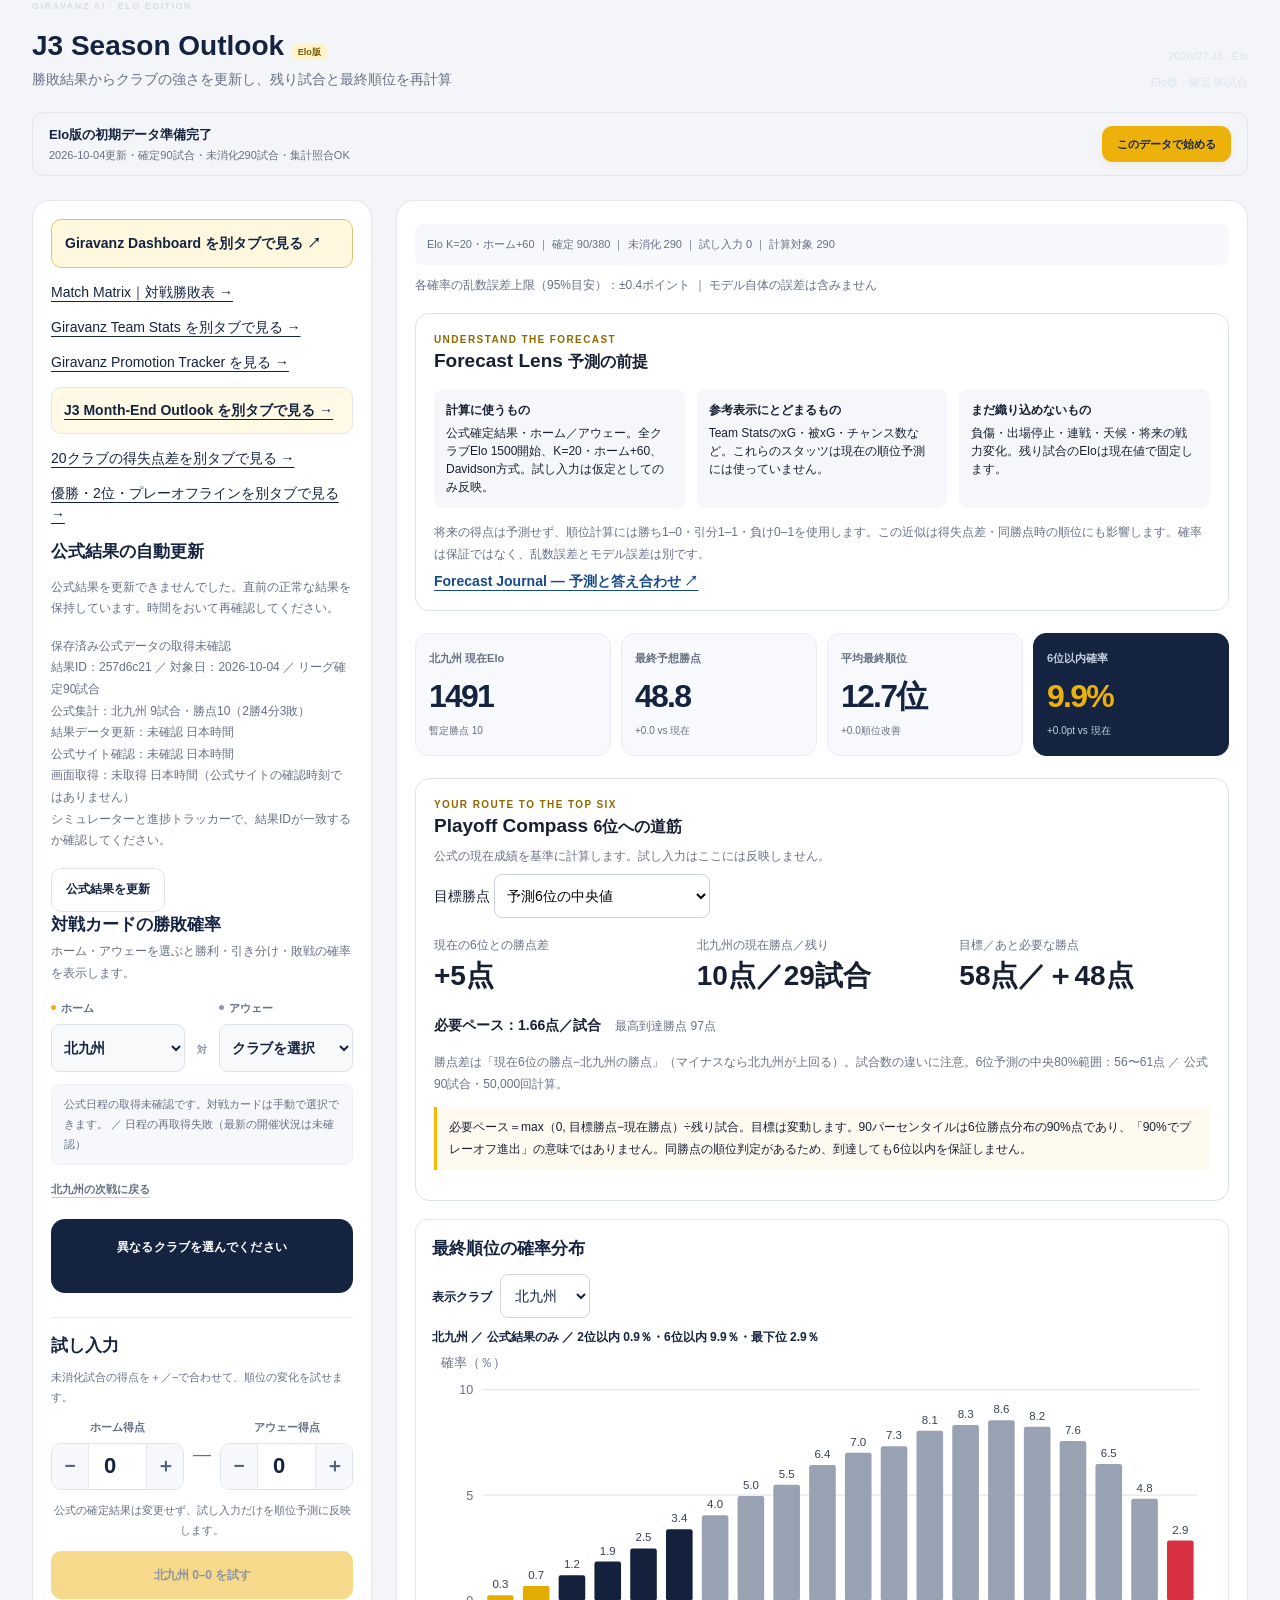
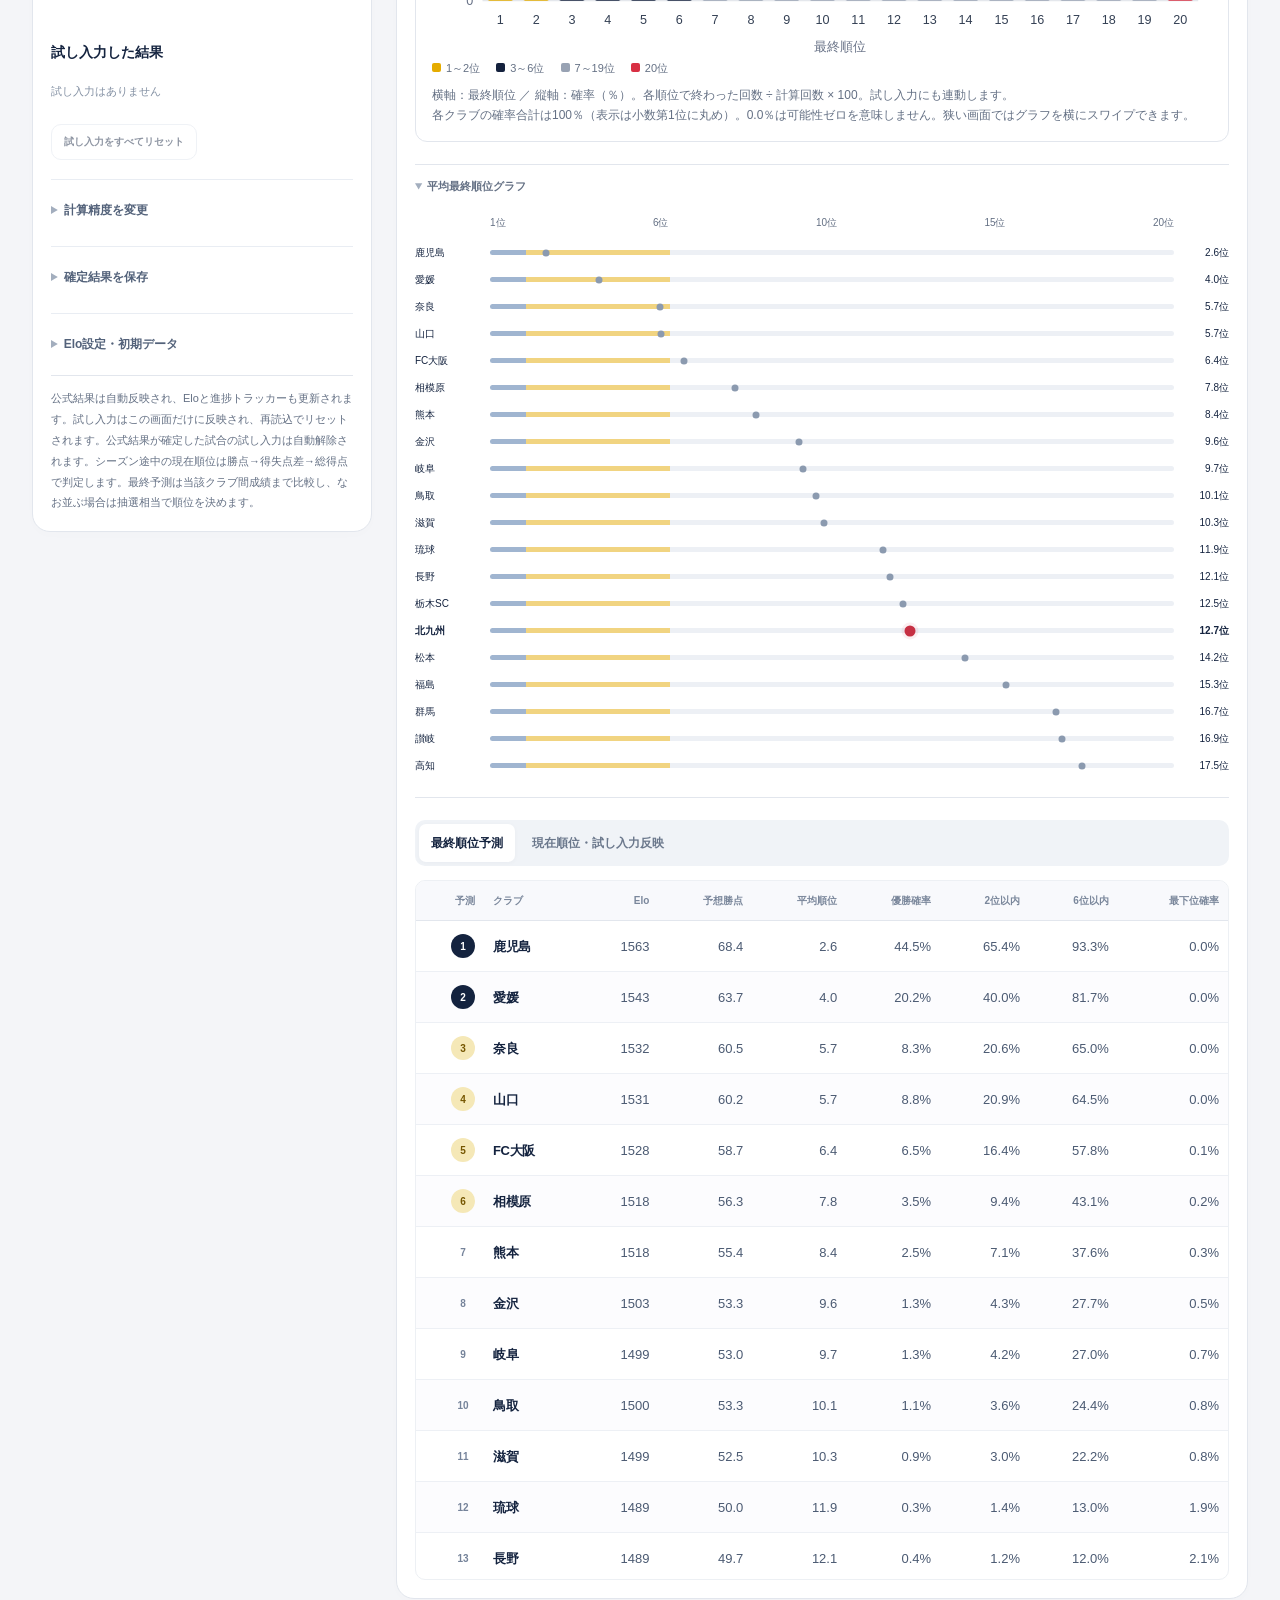
==== commit b4bb690b: "Default league simulations to 50,000 trials" ====
--- a/index.html
+++ b/index.html
@@ -11,7 +11,7 @@
 .team-pickers{display:grid;grid-template-columns:1fr 28px 1fr;gap:8px;align-items:end}.team-pickers select{width:100%;height:46px;border:1px solid #d0d5dd;border-radius:9px;background:#fff;padding:0 9px;font:inherit}.versus{text-align:center;padding-bottom:13px;color:var(--muted);font-weight:700}.score-pickers{display:grid;grid-template-columns:1fr 20px 1fr;gap:8px;align-items:center;margin-top:12px}.score-box>span{display:block;text-align:center;color:var(--muted);font-size:11px;margin-bottom:5px}.stepper{display:grid;grid-template-columns:44px 1fr 44px;border:1px solid #d0d5dd;border-radius:10px;overflow:hidden}.stepper button{height:46px;border:0;background:#f2f4f7;color:var(--blue);font-size:22px;font-weight:700;cursor:pointer}.stepper input{width:100%;height:46px;border:0;border-left:1px solid #d0d5dd;border-right:1px solid #d0d5dd;text-align:center;font:700 22px inherit;color:var(--ink)}.score-sep{text-align:center;font-size:18px;color:var(--muted)}.mode-switch{margin:12px 0 6px}.mode-help{min-height:22px;margin-bottom:5px;text-align:center}.submit-main{margin-top:8px;min-height:48px}.steps,.section-label{display:none}.btn:disabled{cursor:not-allowed;opacity:.45;filter:none}.reset-current{border-color:#fda29b;color:var(--danger)}.reset-note{margin-top:7px;color:var(--muted);font-size:11px}.reset-actions{align-items:center}@media(max-width:420px){.team-pickers{grid-template-columns:1fr 20px 1fr}.stepper{grid-template-columns:40px 1fr 40px}}
 .stepper input{font:inherit;font-size:22px;font-weight:700}.data-ready{display:flex;align-items:center;justify-content:space-between;gap:16px;background:#eef4ff;border:1px solid #b2ccff;border-radius:12px;padding:13px 15px;margin:-6px 0 18px}.data-ready strong{display:block;color:#0b3b8c}.data-ready span{display:block;color:var(--muted);font-size:12px;margin-top:2px}.data-ready.ok{background:#ecfdf3;border-color:#abefc6}.data-audit{font-size:12px;color:var(--muted);line-height:1.7}.source-links{display:flex;gap:12px;flex-wrap:wrap;margin-top:8px}.source-links a{color:var(--blue)}@media(max-width:520px){.data-ready{align-items:stretch;flex-direction:column}.data-ready .btn{width:100%}}
 .distribution{margin:18px 0 22px;padding:16px;border:1px solid var(--line);border-radius:12px;background:#fff}.distribution h2{margin:0 0 12px}.distribution label{font-size:12px;font-weight:700}.distribution select{margin-left:8px;padding:8px 10px;min-height:44px;border:1px solid #d0d5dd;border-radius:8px;background:#fff;color:var(--ink);font:inherit}.distribution-scroll{overflow-x:auto;-webkit-overflow-scrolling:touch}.distribution svg{display:block;width:100%;min-width:600px;height:auto}.distribution-legend{display:flex;flex-wrap:wrap;gap:8px 16px;font-size:11px;color:var(--muted)}.distribution-legend span::before{content:'';display:inline-block;width:9px;height:9px;margin-right:5px;border-radius:2px;background:var(--zone)}.distribution .sub{margin:8px 0 0;line-height:1.7}.distribution-summary{font-size:12px;font-weight:700;color:var(--ink);margin:10px 0 0}@media(max-width:520px){.distribution{padding:12px}}
-.month-only{display:none}body.month-view .month-only{display:block}body.month-view .final-only,body.month-view .month-navigation{display:none}body.month-view #monthSection{border:0;margin:0;padding:0}a#openMonthForecast{display:block;border:1px solid var(--line);border-radius:10px;padding:12px;font-weight:700;background:#fff9e6}
+.month-only{display:none}body.month-view .month-only{display:block}body.month-view .final-only,body.month-view .month-navigation{display:none}body.month-view #monthSection{border:0;margin:0;padding:0;scroll-margin-top:16px}a#openMonthForecast{display:block;border:1px solid var(--line);border-radius:10px;padding:12px;font-weight:700;background:#fff9e6}
 .month-planner{border:1px solid #e4e7ec;border-radius:12px;padding:14px;margin:16px 0;background:#fafbfe}.month-planner details{border-top:1px solid #e4e7ec;padding:12px 0}.month-planner summary{font-weight:700;cursor:pointer;min-height:44px;padding:10px 0}.month-planner select{max-width:100%;margin:4px 0;min-height:44px}.month-planner .actions{flex-wrap:wrap}.month-planner td,.month-planner th{white-space:nowrap}.month-planner .table-wrap{margin:10px 0;max-height:360px}.next-value-row{display:grid;grid-template-columns:100px 1fr 60px;gap:8px;align-items:center;margin:10px 0;font-size:12px}.next-value-track{height:16px;background:#e4e7ec;border-radius:5px;overflow:hidden}.next-value-track span{display:block;height:100%}.month-planner h4{margin:14px 0 4px}
 .gd-only{display:none}body.gd-view .gd-only{display:block}body.gd-view .final-only,body.gd-view .month-navigation,body.gd-view .gd-navigation{display:none}body.gd-view #gdSection{margin:0;border:0;padding:0}
 .promotion-only{display:none}body.promotion-view .promotion-only{display:block}body.promotion-view .final-only,body.promotion-view .month-navigation,body.promotion-view .gd-navigation,body.promotion-view .promotion-navigation{display:none}body.month-view .promotion-navigation,body.gd-view .promotion-navigation{display:none}
@@ -45,7 +45,7 @@
     <p class="dash-forecast-note" id="dashForecastNote" aria-live="polite"></p>
     <div class="dash-detail-row"><article class="dash-card"><span class="dash-label">GOAL BALANCE</span><h2>公式得失点差</h2><div id="dashGDGauge"></div><p id="dashGDSummary" class="dash-muted"></p><a class="dash-next-link" href="?view=goal-difference" target="_blank" rel="noopener">全20クラブの得失点差を比較 ↗</a></article><article class="dash-card"><span class="dash-label">TEAM FORM</span><h2>直近5試合</h2><div id="dashRecent" class="dash-form"></div><p id="dashRecentSummary" class="dash-muted"></p><a class="dash-next-link" href="team-stats/" target="_blank" rel="noopener">攻撃・守備のスタッツを見る ↗</a></article></div>
     <article class="dash-card dash-monthly-card" aria-labelledby="dashMonthlyTitle"><span class="dash-label">MONTHLY RESULTS</span><h2 id="dashMonthlyTitle">月別成績</h2><div id="dashMonthly" aria-live="polite"></div><p id="dashMonthlyNote" class="dash-muted"></p></article>
-    <nav id="dashboardLinks" aria-labelledby="dashLinksTitle"><div class="dash-links-heading"><h2 id="dashLinksTitle">詳しく見る</h2></div><p class="dash-links-note">各ボタンから詳細ページを別タブで開きます。</p><div class="dash-link-grid"><a class="dash-link" href="match-matrix/" target="_blank" rel="noopener"><small>MATCH MATRIX</small><strong>全20クラブの対戦勝敗表</strong><span>公式結果の○×△と勝点</span></a><a class="dash-link" href="./" target="_blank" rel="noopener"><small>SEASON OUTLOOK</small><strong>最終順位・確率分布</strong><span>全20クラブの予測と、試し入力による比較</span></a><a class="dash-link" href="?view=month-end" target="_blank" rel="noopener"><small>MONTH-END OUTLOOK</small><strong>月末の順位を予測</strong><span>月ごとの見通し・勝敗パターンを確認</span></a><a class="dash-link" href="?view=promotion-lines" target="_blank" rel="noopener"><small>PROMOTION OUTLOOK</small><strong>優勝・2位・6位の勝点ライン</strong><span>各ラインの予測勝点と確率分布を比較</span></a><a class="dash-link" href="team-stats/" target="_blank" rel="noopener"><small>TEAM STATS</small><strong>チームスタッツ</strong><span>xG・被シュートなど、20クラブ中の順位</span></a><a class="dash-link" href="?view=goal-difference" target="_blank" rel="noopener"><small>GOAL DIFFERENCE</small><strong>全クラブの得失点差</strong><span>公式結果から、20クラブの現在地を比較</span></a><a class="dash-link" href="prediction-journal/?v=3008f9b" target="_blank" rel="noopener"><small>FORECAST JOURNAL</small><strong>予測履歴・答え合わせ</strong><span>確率の推移と、試合前予測の検証結果</span></a><a class="dash-link" href="progress-tracker/" target="_blank" rel="noopener"><small>PROMOTION TRACKER</small><strong>上位6位ラインへの現在地</strong><span>過去の順位別勝点を目安に、到達ペースを確認</span></a><a class="dash-link" href="https://j3-elo-private.hideakiito382.chatgpt.site/players" target="_blank" rel="noopener"><small>PLAYER RECORDS</small><strong>選手情報・個人成績</strong><span>年齢・ポジション・出場・先発・サブ・得点・警告・退場</span></a></div></nav>
+    <nav id="dashboardLinks" aria-labelledby="dashLinksTitle"><div class="dash-links-heading"><h2 id="dashLinksTitle">詳しく見る</h2></div><p class="dash-links-note">各ボタンから詳細ページを開きます。</p><div class="dash-link-grid"><a class="dash-link" href="match-matrix/" target="_blank" rel="noopener"><small>MATCH MATRIX</small><strong>全20クラブの対戦勝敗表</strong><span>公式結果の○×△と勝点</span></a><a class="dash-link" href="./" target="_blank" rel="noopener"><small>SEASON OUTLOOK</small><strong>最終順位・確率分布</strong><span>全20クラブの予測と、試し入力による比較</span></a><a class="dash-link" href="?view=month-end#monthSection"><small>MONTH-END OUTLOOK</small><strong>月末の順位を予測</strong><span>月ごとの見通し・勝敗パターンを確認</span></a><a class="dash-link" href="?view=promotion-lines" target="_blank" rel="noopener"><small>PROMOTION OUTLOOK</small><strong>優勝・2位・6位の勝点ライン</strong><span>各ラインの予測勝点と確率分布を比較</span></a><a class="dash-link" href="team-stats/" target="_blank" rel="noopener"><small>TEAM STATS</small><strong>チームスタッツ</strong><span>xG・被シュートなど、20クラブ中の順位</span></a><a class="dash-link" href="?view=goal-difference" target="_blank" rel="noopener"><small>GOAL DIFFERENCE</small><strong>全クラブの得失点差</strong><span>公式結果から、20クラブの現在地を比較</span></a><a class="dash-link" href="prediction-journal/?v=3008f9b" target="_blank" rel="noopener"><small>FORECAST JOURNAL</small><strong>予測履歴・答え合わせ</strong><span>確率の推移と、試合前予測の検証結果</span></a><a class="dash-link" href="progress-tracker/" target="_blank" rel="noopener"><small>PROMOTION TRACKER</small><strong>上位6位ラインへの現在地</strong><span>過去の順位別勝点を目安に、到達ペースを確認</span></a><a class="dash-link" href="https://j3-elo-private.hideakiito382.chatgpt.site/players" target="_blank" rel="noopener"><small>PLAYER RECORDS</small><strong>選手情報・個人成績</strong><span>年齢・ポジション・出場・先発・サブ・得点・警告・退場</span></a></div></nav>
     <p id="dashDataStatus" class="dash-data-status" role="status"></p><footer class="dash-footer"><p id="dashTimes"></p><details><summary>予測の前提・メーターの読み方</summary><p id="dashModel"></p><p>優勝・2位以内・6位以内の確率は重複します。昇格そのものの確率ではありません。得失点差は公式の実績で、0を中央に、20クラブの最大絶対値に合わせた左右対称の目盛りを使います。試し入力はこのダッシュボードには引き継ぎません。</p></details></footer>
   </section>
   <div class="grid">
@@ -70,7 +70,7 @@
       <button class="hidden-action" id="add">仮定として試す</button>
       <div class="error" id="error" role="alert"></div>
       </section><h3>試し入力した結果</h3><div id="scenarios" class="scenario-list"></div><div class="actions reset-actions"><button class="btn" id="resetScenario" type="button">試し入力をすべてリセット</button></div>
-      <details class="advanced"><summary>計算精度を変更</summary><div class="runs"><div><label for="runs">シミュレーション精度</label><select id="runs"><option value="3000">クイック（3,000回）</option><option value="10000" selected>標準（10,000回）</option><option value="30000">高精度（30,000回）</option></select></div><button class="btn" id="rerun">再計算</button></div></details>
+      <details class="advanced"><summary>計算精度を変更</summary><div class="runs"><div><label for="runs">シミュレーション精度</label><select id="runs"><option value="3000">クイック（3,000回）</option><option value="10000">10,000回</option><option value="30000">30,000回</option><option value="50000" selected>標準（50,000回）</option></select></div><button class="btn" id="rerun">再計算</button></div></details>
       <details class="advanced"><summary>確定結果を保存</summary><div class="actions"><button class="btn" id="exportCsv">CSV保存</button></div></details>
       <details class="advanced"><summary>Elo設定・初期データ</summary><div class="data-audit" id="dataAudit"></div><div class="note">全クラブ1500から開始し、K値20、ホーム補正60で開催順にEloを更新します。点差はレーティング更新に使いません。引き分けはDavidson方式です。Eloは得点数を予測しないため、未消化試合の順位計算用スコアは勝ち1–0・引分1–1・負け0–1に統一します。これにより少数データの大差試合が得失点差へ過剰反映されることを防ぎます。残り試合では現在のEloを固定し、モンテカルロ法で計算します。21試合の暫定バックテストは的中率38.1%、Log loss 1.094、Brier score 0.661でした。同期間のポアソン版は47.6%、1.032、0.626で、現時点ではポアソン版が優位です。負傷・出場停止・天候・日程間隔は未反映です。</div><div class="actions"><button class="btn" id="recheckData" type="button">初期データを再検算</button></div><div class="source-links"><a href="https://www.jleague.jp/j3/match/" target="_blank" rel="noopener">公式の日程・結果</a><a href="https://www.jleague.jp/j3/standings/" target="_blank" rel="noopener">公式順位表</a></div></details>
       <div class="note">公式結果は自動反映され、Eloと進捗トラッカーも更新されます。試し入力はこの画面だけに反映され、再読込でリセットされます。公式結果が確定した試合の試し入力は自動解除されます。シーズン途中の現在順位は勝点→得失点差→総得点で判定します。最終予測は当該クラブ間成績まで比較し、なお並ぶ場合は抽選相当で順位を決めます。</div>
@@ -504,6 +504,12 @@
 $('comparePatterns').onclick=()=>requestMonthComparison('pattern');$('compareNextValue').onclick=()=>requestMonthComparison('next');$('rivalFixture').onchange=renderRivalStatus;
 for(const [id,outcome] of [['rivalHomeWin',0],['rivalDraw',1],['rivalAwayWin',2],['rivalClear','auto']])$(id).onclick=()=>{try{setRivalOutcome(outcome);}catch(error){$('plannerNotice').textContent=error.message;}};
 
+let monthLandingPositioned=false;
+function positionMonthLanding(){
+  if(monthLandingPositioned||!MONTH_VIEW||window.location.hash!=='#monthSection'||typeof window.requestAnimationFrame!=='function')return;
+  monthLandingPositioned=true;
+  window.requestAnimationFrame(()=>window.requestAnimationFrame(()=>$('monthSection').scrollIntoView?.({block:'start'})));
+}
 function renderMonthForecast(n=+$('runs').value){
   lastMonthRenderDay=jstToday();
   const picker=$('monthEnd');
@@ -518,6 +524,7 @@
     renderMonthRankChart(rows);
     renderMonthPlanner();
     $('monthRows').innerHTML=rows.map(r=>`<tr class="${r.club==='北九州'?'gira':''}"><td style="text-align:left;font-weight:700">${r.club}</td><td>${r.points.toFixed(1)}</td><td>${r.rank.toFixed(1)}位</td><td>${r.top6.toFixed(1)}％</td><td>${context.played[ix[r.club]]}試合</td></tr>`).join('');
+    positionMonthLanding();
   }catch(error){clearMonthPlanner(error.message);$('monthStatus').textContent=`月末予測は表示できません：${error.message}。${leagueIssue}`;$('monthSummary').textContent='';$('monthRows').innerHTML='';$('monthRankChart').innerHTML='';}
 }
 async function refreshLeagueCalendar(){
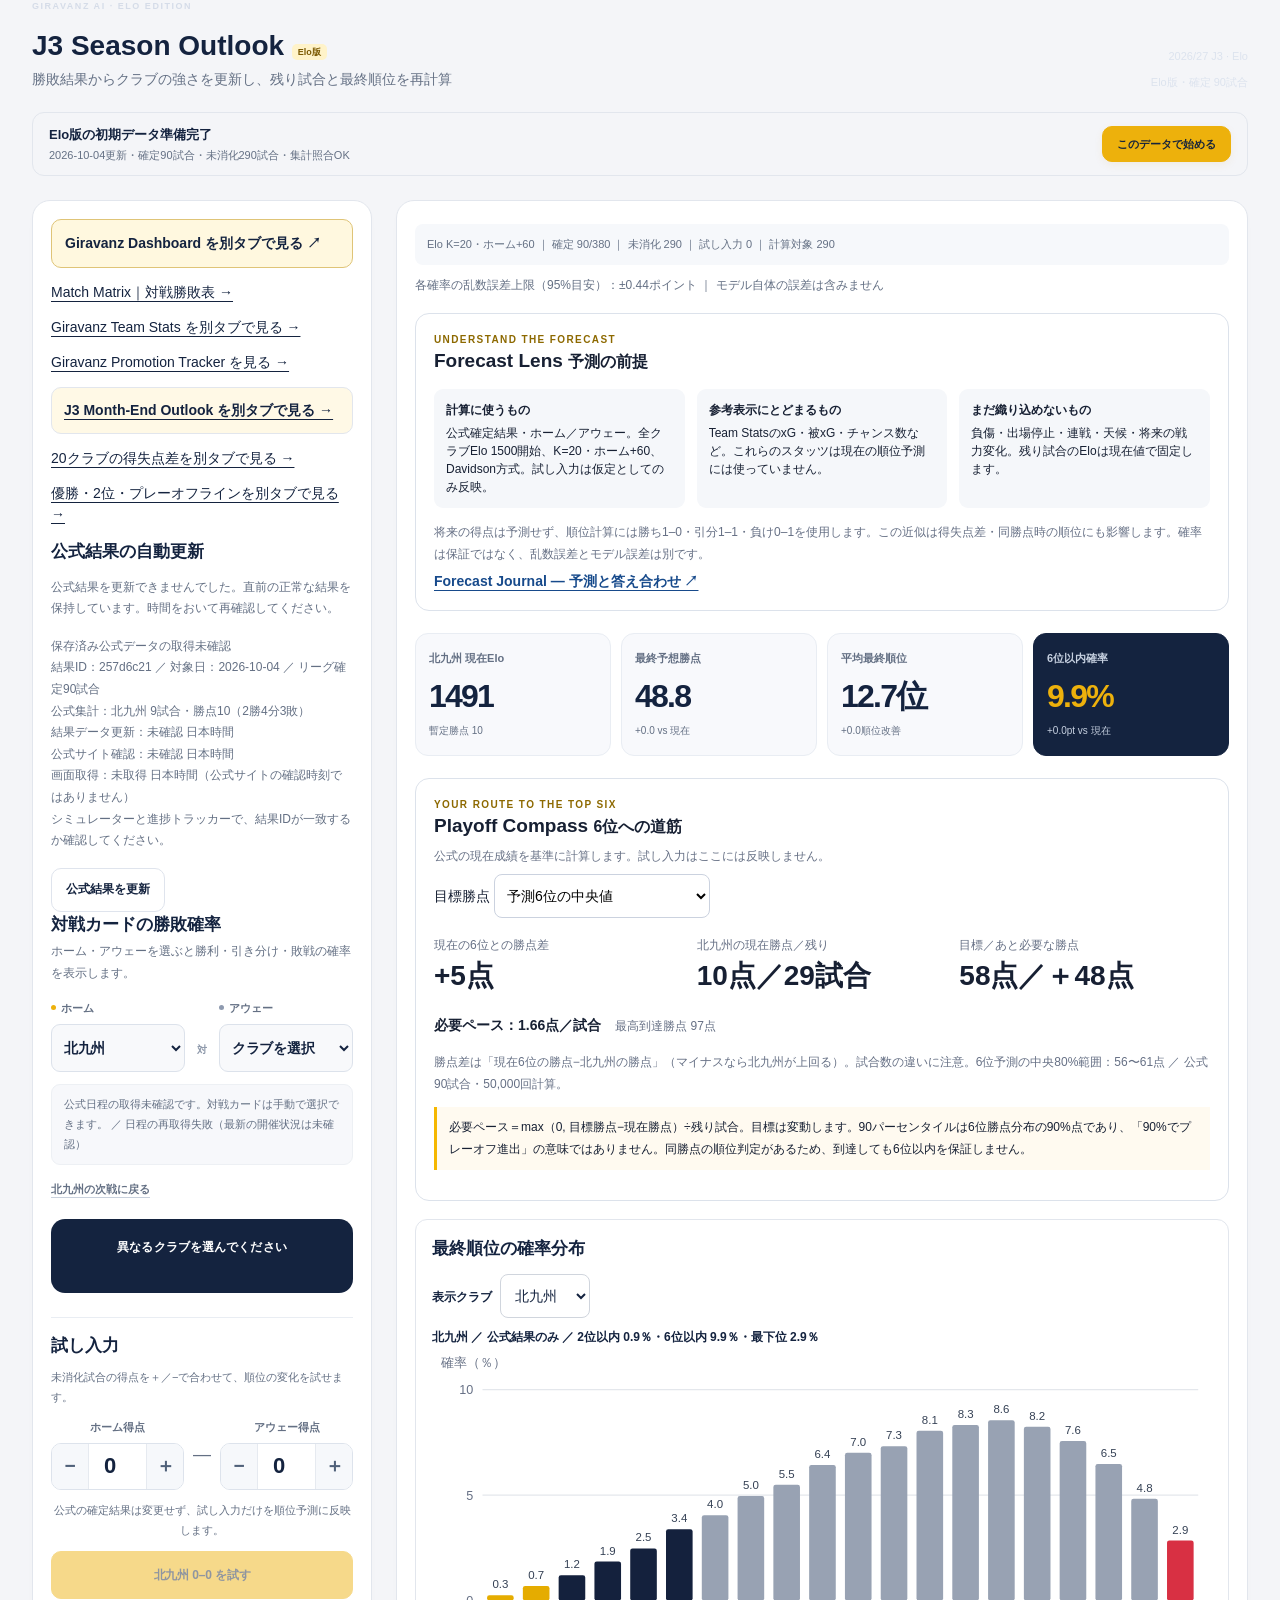
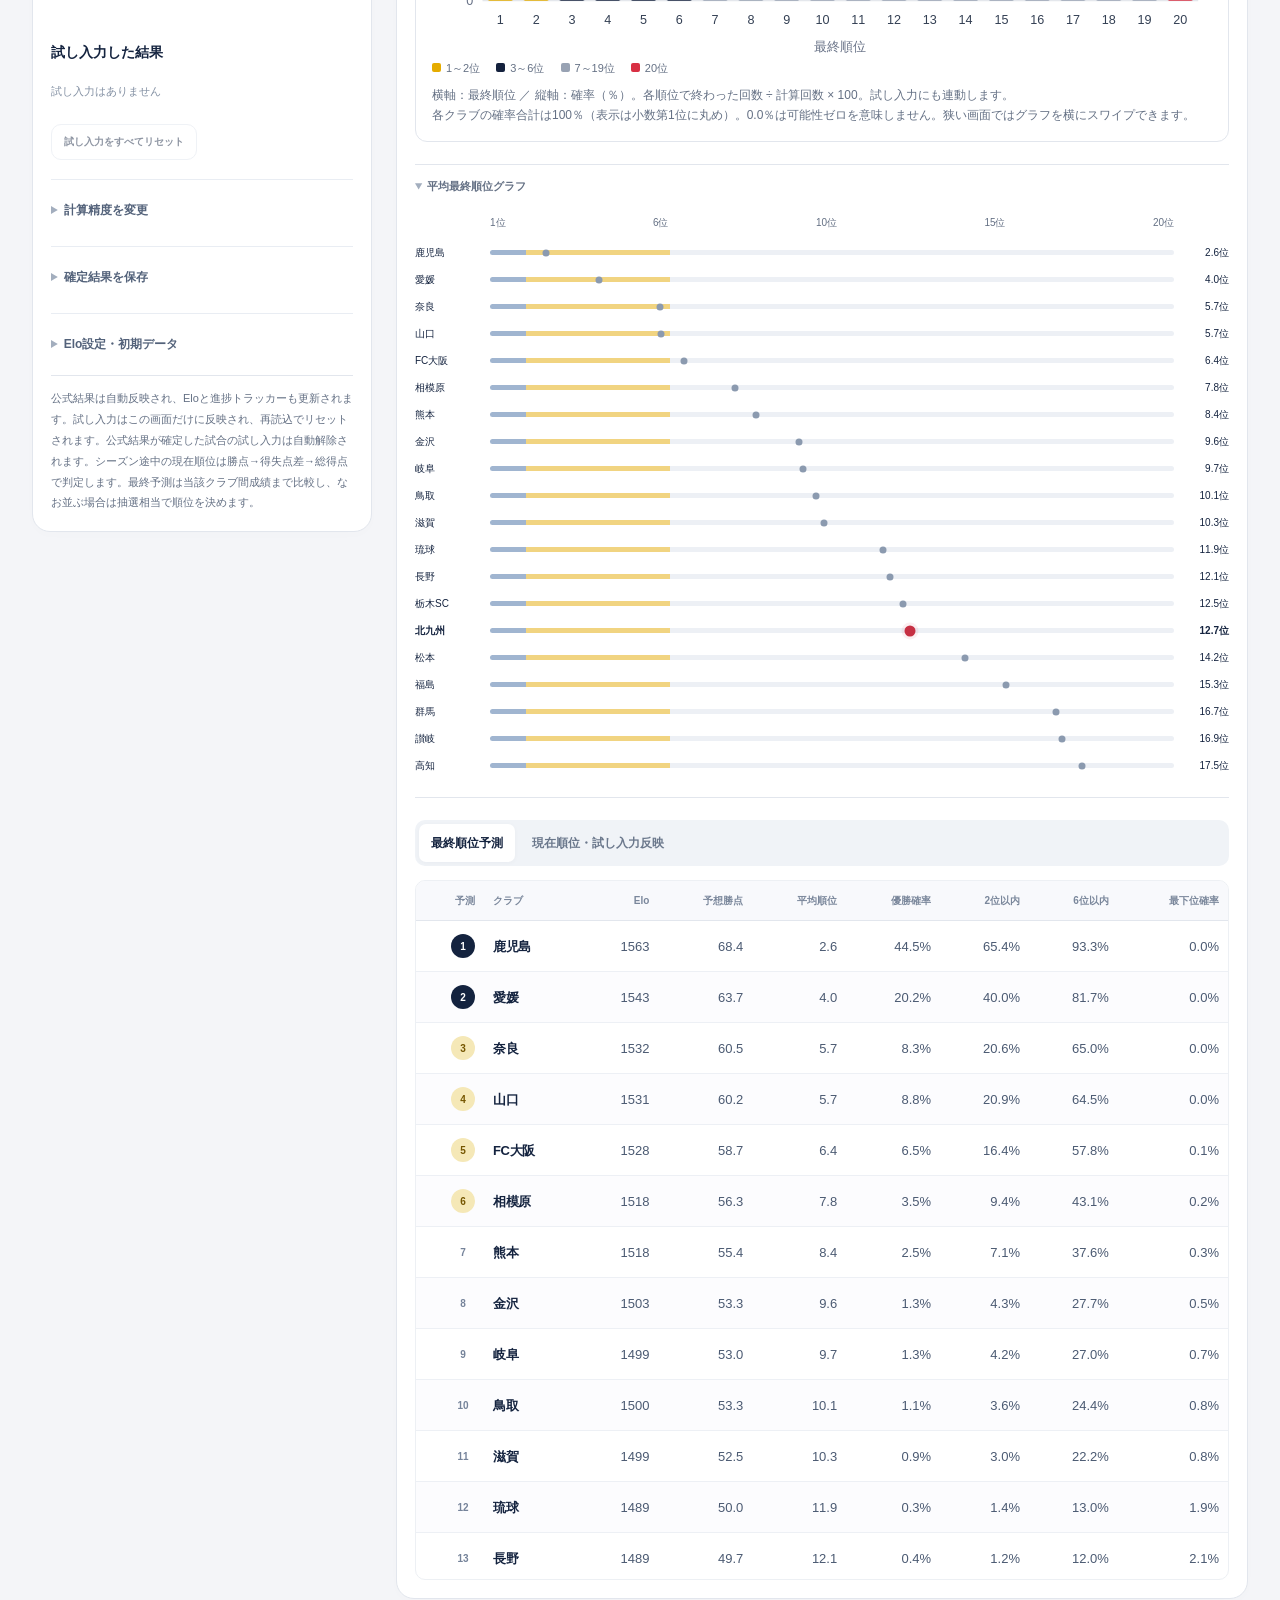
==== commit a62d876b: "Refresh stale monthly comparison notice and show precise Monte Carlo error" ====
--- a/index.html
+++ b/index.html
@@ -407,6 +407,7 @@
   }).join('');
   $('monthRankChart').innerHTML=`<svg viewBox="0 0 770 844" role="img" aria-labelledby="monthChartTitle monthChartDesc" xmlns="http://www.w3.org/2000/svg"><title id="monthChartTitle">${$('monthEnd').value}の平均予想順位と現在の確定順位</title><desc id="monthChartDesc">左が1位、右が20位。白丸は公式結果だけの現在順位、色付き丸は月末の平均予想順位。矢印は現在順位から月末予測への移動を示します。順位差は現在順位から小数第1位で表示した平均予想順位を引きます。</desc><defs>${[['up','#175cd3'],['down','#d83043']].map(([id,color])=>`<marker id="monthArrow-${id}" viewBox="0 0 10 10" refX="8" refY="5" markerWidth="5" markerHeight="5" orient="auto-start-reverse"><path d="M 0 0 L 10 5 L 0 10 z" fill="${color}"/></marker>`).join('')}</defs>${grid}${lines}</svg>`;
 }
+const plannerComparisonComplete='比較が完了しました。反映ボタンで月末予測へ適用できます。';
 let patternComparison=null,nextValueComparison=null,plannerBusy=false;
 const fixtureKey=r=>r.home+'|'+r.away;
 function monthPlannerContext(){
@@ -455,6 +456,7 @@
   nextValueComparison={signature:plannerSignature(context,'next'),rows};return nextValueComparison;
 }
 function clearMonthPlanner(message){
+  if($('plannerNotice').textContent===plannerComparisonComplete)$('plannerNotice').textContent='';
   for(const id of ['comparePatterns','compareNextValue','rivalFixture','rivalHomeWin','rivalDraw','rivalAwayWin','rivalClear'])$(id).disabled=true;
   for(const id of ['patternRows','kitPlanRows','nextValueRows','nextValueChart'])$(id).innerHTML='';
   $('plannerStatus').textContent=message;$('patternStatus').textContent='';$('nextValueFixture').textContent=message;$('nextValueStatus').textContent='';$('rivalStatus').textContent=message;
@@ -468,11 +470,16 @@
   const choices=[['auto','指定なし（Elo予測）'],['win','北九州の勝ち'],['draw','引分け'],['loss','北九州の負け']];
   $('kitPlanRows').innerHTML=context.kit.map(row=>{const game=scenarios.find(g=>key(g)===fixtureKey(row)),outcome=!game?'auto':game[2]===game[3]?'draw':(game[2]>game[3])===(row.home==='北九州')?'win':'loss';return `<tr><td>${row.date}</td><td>${row.home} 対 ${row.away}</td><td><select data-kit="${fixtureKey(row)}" aria-label="${row.date} ${row.home}対${row.away}の北九州の結果">${choices.map(([value,label])=>`<option value="${value}"${value===outcome?' selected':''}>${label}</option>`).join('')}</select></td></tr>`;}).join('');
   $('kitPlanRows').querySelectorAll('[data-kit]').forEach(select=>select.onchange=()=>{try{const row=monthPlannerContext().kit.find(r=>fixtureKey(r)===select.dataset.kit);if(!row)throw Error('日程が変更されました');replaceMonthTrials(select.value==='auto'?[]:[northOutcome(row,select.value)],select.value==='auto'?[fixtureKey(row)]:[]);$('plannerNotice').textContent='試合別の指定を月末予測に反映しました。';}catch(error){$('plannerNotice').textContent=error.message;}});
-  if(patternComparison?.signature!==plannerSignature(context,'pattern'))patternComparison=null;
+  const patternInvalid=patternComparison&&patternComparison.signature!==plannerSignature(context,'pattern');
+  const nextValueInvalid=nextValueComparison&&nextValueComparison.signature!==plannerSignature(context,'next');
+  if(patternInvalid)patternComparison=null;
+  if(nextValueInvalid)nextValueComparison=null;
+  if((patternInvalid||nextValueInvalid)&&$('plannerNotice').textContent===plannerComparisonComplete){
+    $('plannerNotice').textContent='条件が変わりました。該当する比較をもう一度実行してください。';
+  }
   $('patternRows').innerHTML=patternComparison?patternComparison.rows.map(({spec,forecast:r},i)=>`<tr><td>${spec[0]}勝${spec[1]}分${spec[2]}敗</td><td>＋${3*spec[0]+spec[1]}</td><td>${r.points.toFixed(0)}</td><td>${r.rank.toFixed(1)}位</td><td>${r.top6.toFixed(1)}％</td><td><button class="btn" data-pattern="${i}" type="button">このパターンを反映</button></td></tr>`).join(''):'';
   $('patternStatus').textContent=patternComparison?'他クラブの指定は共通条件です。反映ボタンで下のグラフ・表を更新します。':context.kit.length?'比較ボタンで全勝などのパターンを並べます。':'対象の北九州の試合はありません。';
   $('patternRows').querySelectorAll('[data-pattern]').forEach(button=>button.onclick=()=>{try{const fresh=monthPlannerContext();if(!patternComparison||patternComparison.signature!==plannerSignature(fresh,'pattern'))throw Error('条件が変わったため、もう一度比較してください');replaceMonthTrials(patternComparison.rows[+button.dataset.pattern].changes);$('plannerNotice').textContent='勝敗パターンを月末予測に反映しました。試合別に変更できます。';}catch(error){$('plannerNotice').textContent=error.message;}});
-  if(nextValueComparison?.signature!==plannerSignature(context,'next'))nextValueComparison=null;
   const labels={win:'北九州の勝ち',draw:'引分け',loss:'北九州の負け'},colors={win:'#175cd3',draw:'#e5ac00',loss:'#d83043'};
   $('nextValueRows').innerHTML=nextValueComparison?nextValueComparison.rows.map(({outcome,forecast:r},i)=>`<tr><td>${labels[outcome]}</td><td>${r.points.toFixed(1)}</td><td>${r.rank.toFixed(1)}位</td><td>${r.top6.toFixed(1)}％</td><td><button class="btn" data-next-value="${i}" type="button">この結果を反映</button></td></tr>`).join(''):'';
   const ceiling=nextValueComparison?Math.max(5,Math.ceil(Math.max(...nextValueComparison.rows.map(r=>r.forecast.top6))/5)*5):100;
@@ -499,7 +506,7 @@
 }
 function requestMonthComparison(kind){
   if(plannerBusy)return;plannerBusy=true;$('comparePatterns').disabled=true;$('compareNextValue').disabled=true;$('plannerNotice').textContent='勝敗別に計算しています…';
-  setTimeout(()=>{try{if(kind==='pattern')calculatePatterns();else calculateNextValue();renderMonthPlanner();$('plannerNotice').textContent='比較が完了しました。反映ボタンで月末予測へ適用できます。';}catch(error){$('plannerNotice').textContent=error.message;}finally{plannerBusy=false;try{renderMonthPlanner();}catch{renderMonthForecast();}}},20);
+  setTimeout(()=>{try{if(kind==='pattern')calculatePatterns();else calculateNextValue();renderMonthPlanner();$('plannerNotice').textContent=plannerComparisonComplete;}catch(error){$('plannerNotice').textContent=error.message;}finally{plannerBusy=false;try{renderMonthPlanner();}catch{renderMonthForecast();}}},20);
 }
 $('comparePatterns').onclick=()=>requestMonthComparison('pattern');$('compareNextValue').onclick=()=>requestMonthComparison('next');$('rivalFixture').onchange=renderRivalStatus;
 for(const [id,outcome] of [['rivalHomeWin',0],['rivalDraw',1],['rivalAwayWin',2],['rivalClear','auto']])$(id).onclick=()=>{try{setRivalOutcome(outcome);}catch(error){$('plannerNotice').textContent=error.message;}};
@@ -554,7 +561,7 @@
 }
 if($('compassTarget'))$('compassTarget').onchange=renderCompass;
 if($('compassCustom'))$('compassCustom').oninput=renderCompass;
-function run(){const n=+$('runs').value,mc95=98/Math.sqrt(n);$('uncertainty').textContent=`各確率の乱数誤差上限（95%目安）：±${mc95.toFixed(1)}ポイント ｜ モデル自体の誤差は含みません`;if(renderPending)return;renderPending=true;$('spinner').classList.add('on');setTimeout(()=>{renderPending=false;const n=+$('runs').value;if(GD_VIEW){renderPrematch();renderScenarios();renderGoalDifference();renderVerification();$('spinner').classList.remove('on');return;}if(MONTH_VIEW){renderScenarios();renderMonthForecast(n);renderVerification();$('spinner').classList.remove('on');return;}if(!baseline){baselineTitleCounts=Array(115).fill(0);baselineLineCounts={second:Array(115).fill(0),sixth:Array(115).fill(0)};baseline=simulate(n,[],null,baselineTitleCounts,baselineLineCounts);}if(scenarios.length){lastTitleCounts=Array(115).fill(0);lastLineCounts=LINE_VIEW?{second:Array(115).fill(0),sixth:Array(115).fill(0)}:null;lastForecast=simulate(n,scenarios,null,lastTitleCounts,lastLineCounts);}else{lastForecast=baseline.map(x=>({...x}));lastTitleCounts=baselineTitleCounts?.slice()||null;lastLineCounts=baselineLineCounts?{second:baselineLineCounts.second.slice(),sixth:baselineLineCounts.sixth.slice()}:null;}renderPrematch();renderScenarios();renderHero();renderCompass();renderRankChart();renderRankDistribution();renderTitleDistribution();if(LINE_VIEW)renderPromotionLines();renderTable();renderVerification();$('spinner').classList.remove('on')},20)}
+function run(){const n=+$('runs').value,mc95=98/Math.sqrt(n);$('uncertainty').textContent=`各確率の乱数誤差上限（95%目安）：±${mc95.toFixed(2)}ポイント ｜ モデル自体の誤差は含みません`;if(renderPending)return;renderPending=true;$('spinner').classList.add('on');setTimeout(()=>{renderPending=false;const n=+$('runs').value;if(GD_VIEW){renderPrematch();renderScenarios();renderGoalDifference();renderVerification();$('spinner').classList.remove('on');return;}if(MONTH_VIEW){renderScenarios();renderMonthForecast(n);renderVerification();$('spinner').classList.remove('on');return;}if(!baseline){baselineTitleCounts=Array(115).fill(0);baselineLineCounts={second:Array(115).fill(0),sixth:Array(115).fill(0)};baseline=simulate(n,[],null,baselineTitleCounts,baselineLineCounts);}if(scenarios.length){lastTitleCounts=Array(115).fill(0);lastLineCounts=LINE_VIEW?{second:Array(115).fill(0),sixth:Array(115).fill(0)}:null;lastForecast=simulate(n,scenarios,null,lastTitleCounts,lastLineCounts);}else{lastForecast=baseline.map(x=>({...x}));lastTitleCounts=baselineTitleCounts?.slice()||null;lastLineCounts=baselineLineCounts?{second:baselineLineCounts.second.slice(),sixth:baselineLineCounts.sixth.slice()}:null;}renderPrematch();renderScenarios();renderHero();renderCompass();renderRankChart();renderRankDistribution();renderTitleDistribution();if(LINE_VIEW)renderPromotionLines();renderTable();renderVerification();$('spinner').classList.remove('on')},20)}
 function validate(g,includeScenario=true){if(!teams.includes(g[0])||!teams.includes(g[1]))return'クラブ名が登録名と一致しません。';if(g[0]===g[1])return'同じクラブ同士は登録できません。';if(!Number.isFinite(g[2])||!Number.isFinite(g[3]))return'両チームの得点を入力してください。';if(g[2]<0||g[3]<0||g[2]>30||g[3]>30||!Number.isInteger(g[2])||!Number.isInteger(g[3]))return'得点は0～30の整数で入力してください。';const used=[...confirmed(),...(includeScenario?scenarios:[])];if(used.some(x=>key(x)===key(g)))return'このホーム／アウェーの対戦は登録済みです。';return''}
 function formGame(){const hs=$('hg').value.trim(),as=$('ag').value.trim();return[$('home').value,$('away').value,hs===''?NaN:Number(hs),as===''?NaN:Number(as)]}
 function updateSubmitLabel(){const hs=$('hg').value.trim()||'?',as=$('ag').value.trim()||'?';$('submitGame').textContent=`${$('home').value} ${hs}–${as} ${$('away').value}を試す`}
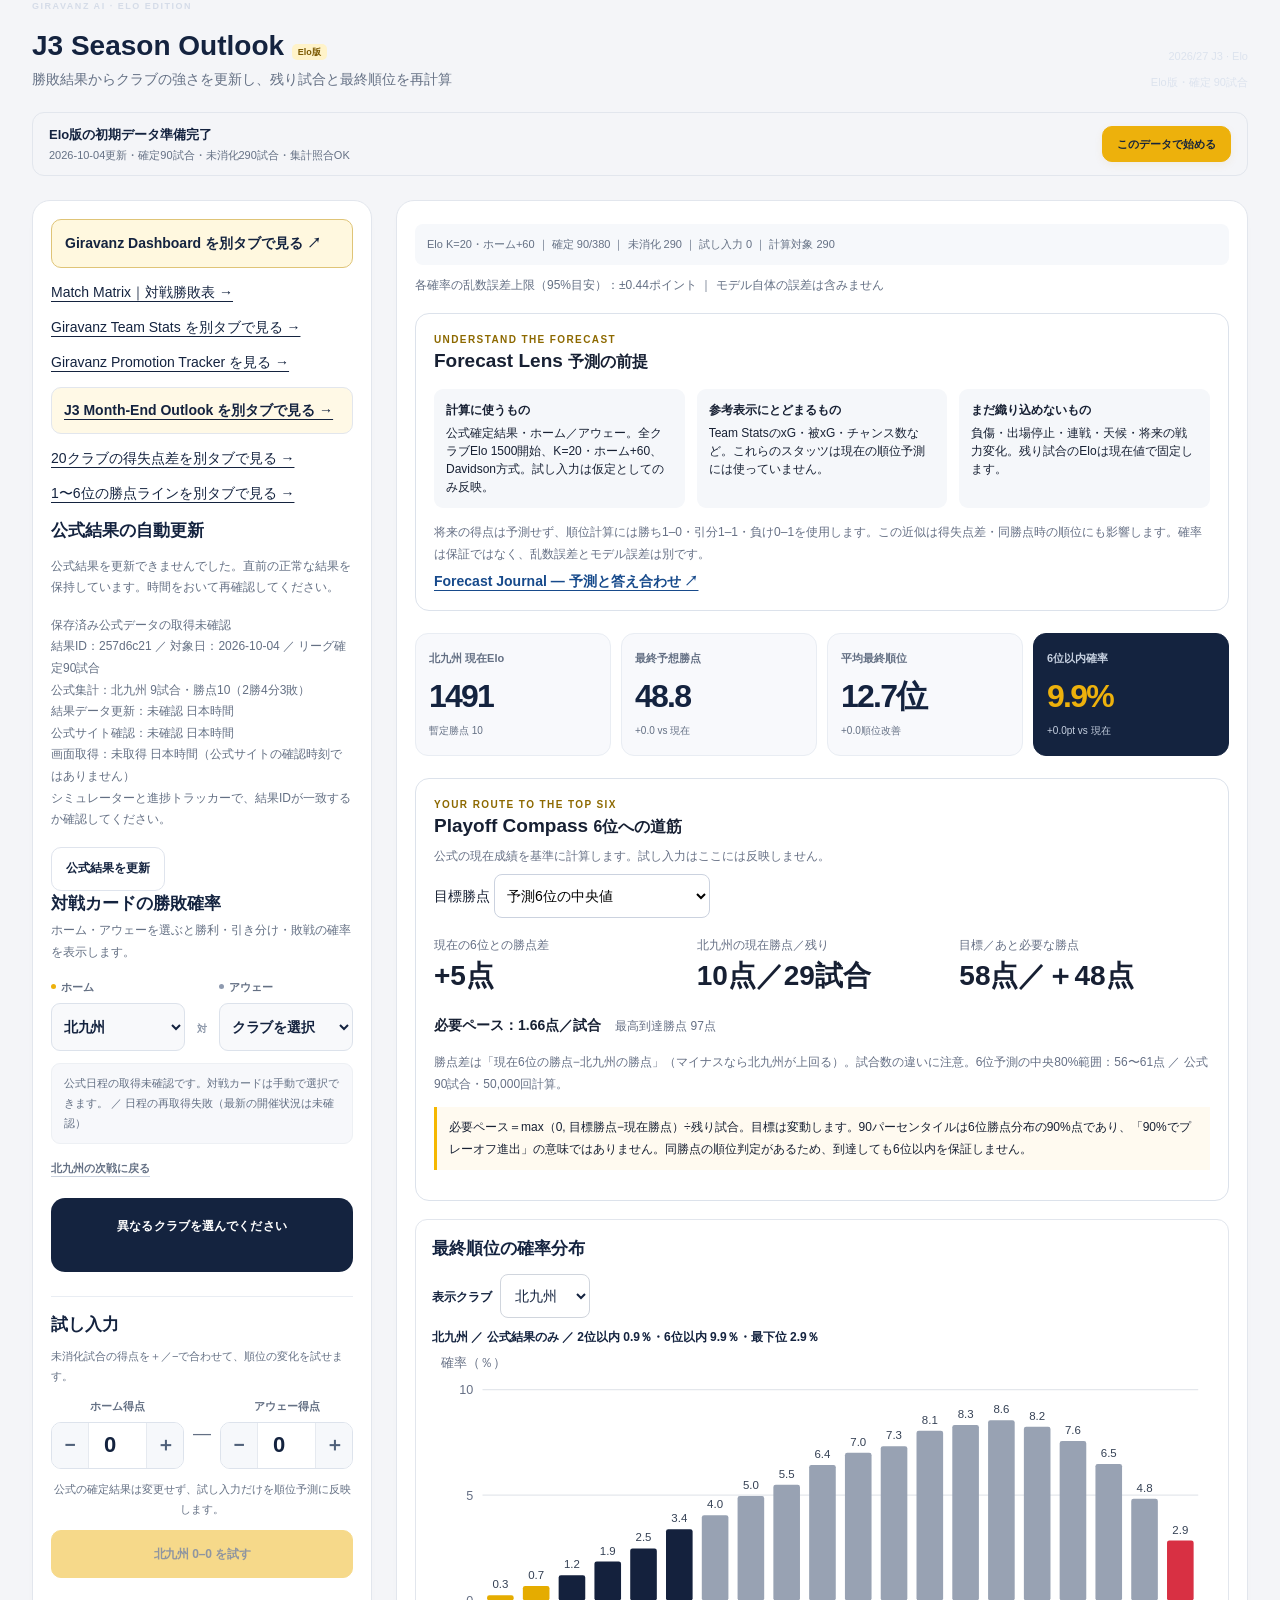
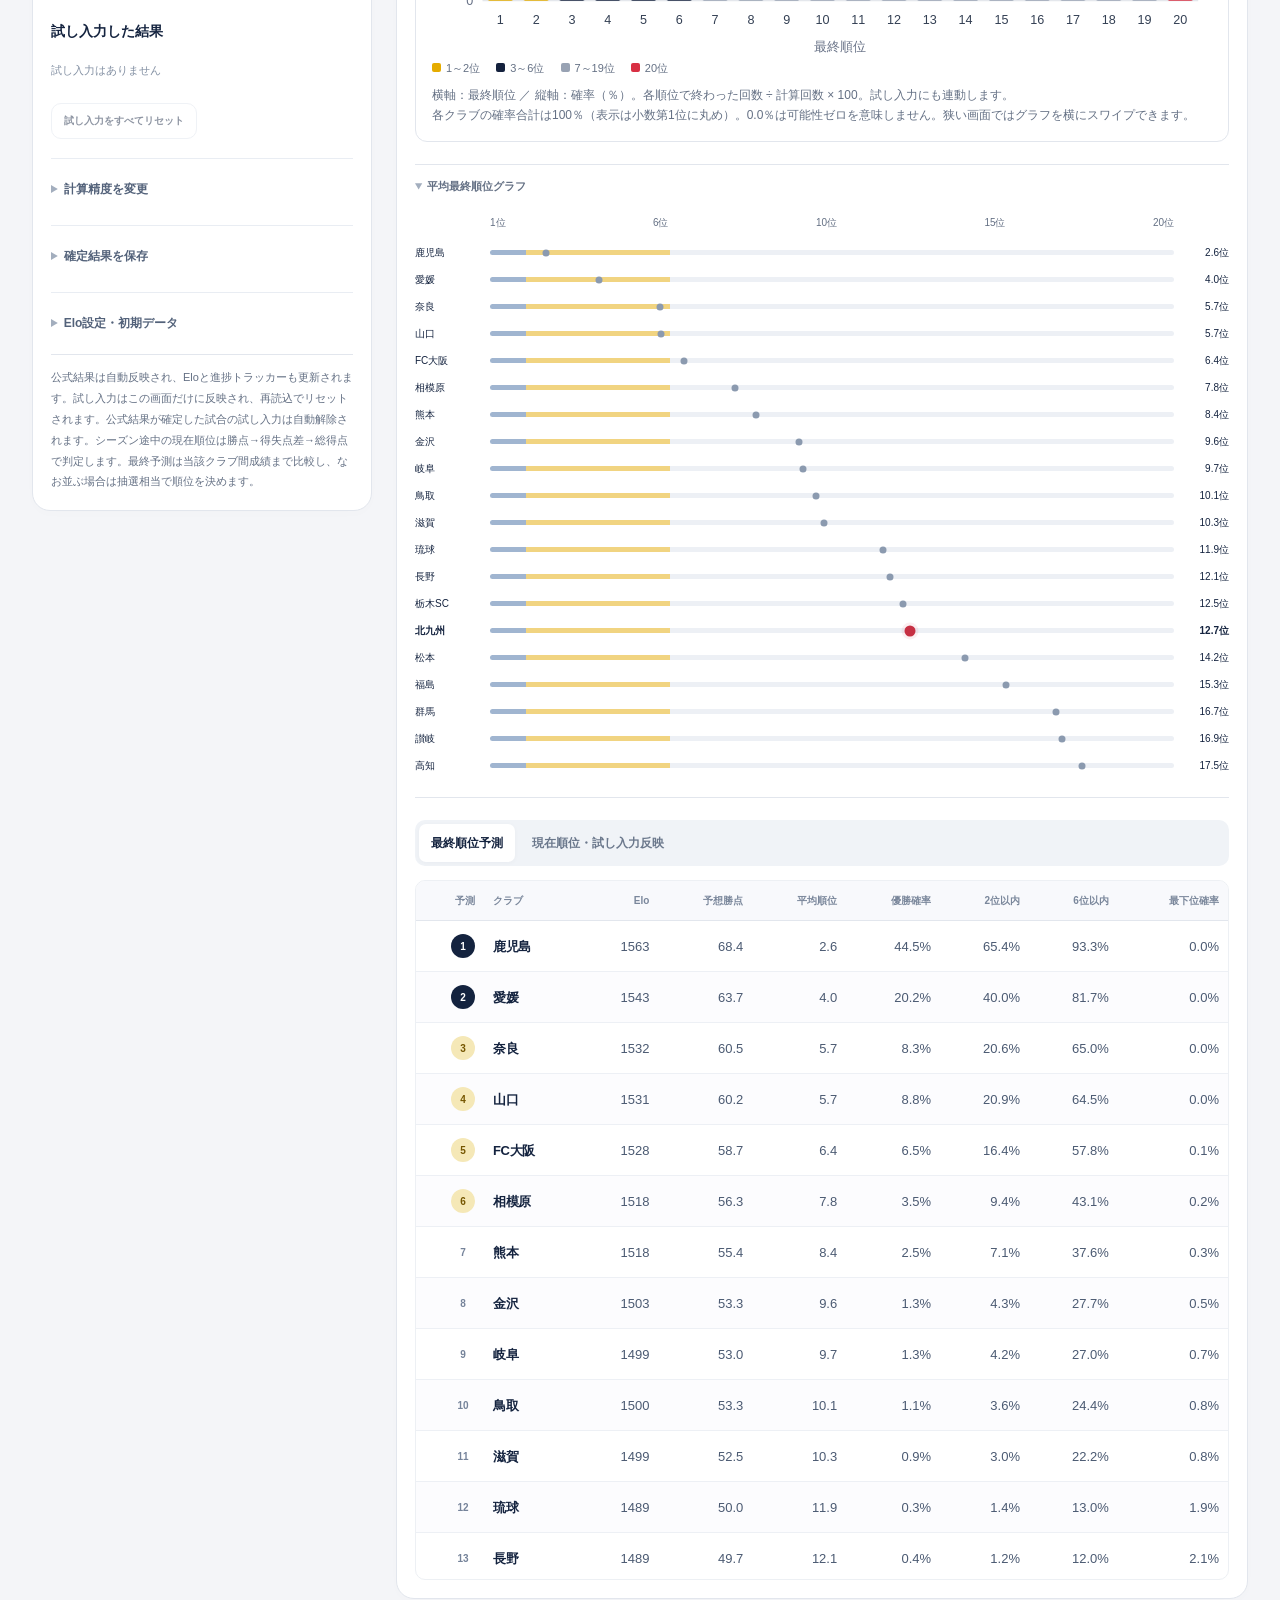
==== commit 464650bd: "Show final points distributions for J3 places one through six" ====
--- a/index.html
+++ b/index.html
@@ -16,6 +16,7 @@
 .gd-only{display:none}body.gd-view .gd-only{display:block}body.gd-view .final-only,body.gd-view .month-navigation,body.gd-view .gd-navigation{display:none}body.gd-view #gdSection{margin:0;border:0;padding:0}
 .promotion-only{display:none}body.promotion-view .promotion-only{display:block}body.promotion-view .final-only,body.promotion-view .month-navigation,body.promotion-view .gd-navigation,body.promotion-view .promotion-navigation{display:none}body.month-view .promotion-navigation,body.gd-view .promotion-navigation{display:none}
 body.gd-view #trialInput,body.gd-view #trialInput+h3,body.gd-view #scenarios,body.gd-view .reset-actions,body.gd-view aside>.advanced,body.gd-view #uncertainty{display:none}
+.points-race{display:grid;grid-auto-flow:column;grid-auto-columns:8.8rem;gap:.35rem;overflow-x:auto;padding:.5rem 0;align-items:start}.race-points,.race-team{display:block;text-align:center;padding:.4rem;border-radius:.4rem}.race-points{background:#172943;color:white}.race-team{margin-top:.35rem;border:1px solid #abb4c1;background:white;color:#172033}.race-team span{display:block;font-size:.87rem}.race-team.race-gira{background:#ffe16b;border:2px solid #a62d37}
 </style>
 <meta name="theme-color" content="#14213d">
 <link rel="stylesheet" href="giravanz-theme.css?v=20261006-1">
@@ -35,6 +36,7 @@
   <section id="dashboardSection" class="dashboard-only" aria-label="北九州ダッシュボード" hidden>
     <div class="dash-toolbar"><div><span class="dash-mode">公式結果ベース</span><span id="dashDataDate" class="dash-data-date"></span></div><div><a class="dash-menu" href="#dashboardLinks">詳細ページを開く ↓</a><button class="dash-refresh" id="refreshDashboard" type="button">最新結果・日程を確認</button></div></div>
     <div class="dash-stats" aria-label="北九州の公式成績"><div class="dash-stat"><span>現在順位</span><strong id="dashRank">—</strong><small>公式確定結果から集計</small></div><div class="dash-stat"><span>現在勝点</span><strong id="dashPoints">—</strong><small id="dashRecord"></small></div><div class="dash-stat"><span>残り試合</span><strong id="dashRemaining">—</strong><small id="dashPlayed"></small></div><div class="dash-stat"><span>現在6位との勝点差</span><strong id="dashGap">—</strong><small id="dashSixth"></small></div></div>
+    <article class="dash-card"><h2>昇格レース・勝点別クラブ分布</h2><p class="sub"></p><div class="points-race" tabindex="0" role="region" aria-label="勝点別クラブ分布（横スクロール）" id="dashPointsRace"></div></article>
     <article class="dash-card dash-venue-section" aria-labelledby="dashVenueTitle"><div class="dash-card-head"><div><span class="dash-label">HOME &amp; AWAY RECORDS</span><h2 id="dashVenueTitle">ホーム・アウェイ別の通算成績</h2></div><span class="dash-next-status">確定</span></div><div id="dashVenueRecords" class="dash-venue-grid" aria-live="polite"></div><p id="dashVenueNote" class="dash-muted"></p><p class="dash-muted"><span id="dashVenueUpdated"></span> ／ <a href="https://www.jleague.jp/j3/match/" target="_blank" rel="noopener">Jリーグ公式結果 ↗</a></p></article>
     <div class="dash-detail-row"><article class="dash-card" aria-labelledby="dashNextTitle"><div class="dash-card-head"><div><span class="dash-label">NEXT MATCH</span><h2 id="dashNextTitle">次の一戦</h2></div><span id="dashNextStatus" class="dash-next-status" aria-live="polite">日程確認中</span></div><div id="dashFixture"></div><div id="dashMatchProb"></div><a class="dash-next-link" href="https://www.jleague.jp/j3/match/" target="_blank" rel="noopener">公式日程・会場を確認 ↗</a><p id="dashCalendarNote" class="dash-muted"></p></article>
     <article class="dash-card" aria-labelledby="dashTargetTitle"><span class="dash-label">PLAYOFF COMPASS</span><h2 id="dashTargetTitle">目標勝点への進捗</h2><div class="dash-target" id="dashTarget">—</div><p id="dashTargetHelp" class="dash-muted"></p><div id="dashProgress" class="dash-progress"></div><div class="dash-pace-row"><div><span>目標まで</span><strong id="dashNeeded">—</strong></div><div><span>残り試合の必要ペース</span><strong id="dashPace">—</strong></div></div><p id="dashTargetRange" class="dash-muted"></p><a class="dash-next-link" href="./" target="_blank" rel="noopener">目標勝点を変えて試す ↗</a></article></div>
@@ -45,7 +47,7 @@
     <p class="dash-forecast-note" id="dashForecastNote" aria-live="polite"></p>
     <div class="dash-detail-row"><article class="dash-card"><span class="dash-label">GOAL BALANCE</span><h2>公式得失点差</h2><div id="dashGDGauge"></div><p id="dashGDSummary" class="dash-muted"></p><a class="dash-next-link" href="?view=goal-difference" target="_blank" rel="noopener">全20クラブの得失点差を比較 ↗</a></article><article class="dash-card"><span class="dash-label">TEAM FORM</span><h2>直近5試合</h2><div id="dashRecent" class="dash-form"></div><p id="dashRecentSummary" class="dash-muted"></p><a class="dash-next-link" href="team-stats/" target="_blank" rel="noopener">攻撃・守備のスタッツを見る ↗</a></article></div>
     <article class="dash-card dash-monthly-card" aria-labelledby="dashMonthlyTitle"><span class="dash-label">MONTHLY RESULTS</span><h2 id="dashMonthlyTitle">月別成績</h2><div id="dashMonthly" aria-live="polite"></div><p id="dashMonthlyNote" class="dash-muted"></p></article>
-    <nav id="dashboardLinks" aria-labelledby="dashLinksTitle"><div class="dash-links-heading"><h2 id="dashLinksTitle">詳しく見る</h2></div><p class="dash-links-note">各ボタンから詳細ページを開きます。</p><div class="dash-link-grid"><a class="dash-link" href="match-matrix/" target="_blank" rel="noopener"><small>MATCH MATRIX</small><strong>全20クラブの対戦勝敗表</strong><span>公式結果の○×△と勝点</span></a><a class="dash-link" href="./" target="_blank" rel="noopener"><small>SEASON OUTLOOK</small><strong>最終順位・確率分布</strong><span>全20クラブの予測と、試し入力による比較</span></a><a class="dash-link" href="?view=month-end#monthSection"><small>MONTH-END OUTLOOK</small><strong>月末の順位を予測</strong><span>月ごとの見通し・勝敗パターンを確認</span></a><a class="dash-link" href="?view=promotion-lines" target="_blank" rel="noopener"><small>PROMOTION OUTLOOK</small><strong>優勝・2位・6位の勝点ライン</strong><span>各ラインの予測勝点と確率分布を比較</span></a><a class="dash-link" href="team-stats/" target="_blank" rel="noopener"><small>TEAM STATS</small><strong>チームスタッツ</strong><span>xG・被シュートなど、20クラブ中の順位</span></a><a class="dash-link" href="?view=goal-difference" target="_blank" rel="noopener"><small>GOAL DIFFERENCE</small><strong>全クラブの得失点差</strong><span>公式結果から、20クラブの現在地を比較</span></a><a class="dash-link" href="prediction-journal/?v=3008f9b" target="_blank" rel="noopener"><small>FORECAST JOURNAL</small><strong>予測履歴・答え合わせ</strong><span>確率の推移と、試合前予測の検証結果</span></a><a class="dash-link" href="progress-tracker/" target="_blank" rel="noopener"><small>PROMOTION TRACKER</small><strong>上位6位ラインへの現在地</strong><span>過去の順位別勝点を目安に、到達ペースを確認</span></a><a class="dash-link" href="https://j3-elo-private.hideakiito382.chatgpt.site/players" target="_blank" rel="noopener"><small>PLAYER RECORDS</small><strong>選手情報・個人成績</strong><span>年齢・ポジション・出場・先発・サブ・得点・警告・退場</span></a></div></nav>
+    <nav id="dashboardLinks" aria-labelledby="dashLinksTitle"><div class="dash-links-heading"><h2 id="dashLinksTitle">詳しく見る</h2></div><p class="dash-links-note">各ボタンから詳細ページを開きます。</p><div class="dash-link-grid"><a class="dash-link" href="match-matrix/" target="_blank" rel="noopener"><small>MATCH MATRIX</small><strong>全20クラブの対戦勝敗表</strong><span>公式結果の○×△と勝点</span></a><a class="dash-link" href="./" target="_blank" rel="noopener"><small>SEASON OUTLOOK</small><strong>最終順位・確率分布</strong><span>全20クラブの予測と、試し入力による比較</span></a><a class="dash-link" href="?view=month-end#monthSection"><small>MONTH-END OUTLOOK</small><strong>月末の順位を予測</strong><span>月ごとの見通し・勝敗パターンを確認</span></a><a class="dash-link" href="?view=promotion-lines" target="_blank" rel="noopener"><small>PROMOTION OUTLOOK</small><strong>1〜6位の勝点ライン</strong><span>各ラインの予測勝点と確率分布を比較</span></a><a class="dash-link" href="team-stats/" target="_blank" rel="noopener"><small>TEAM STATS</small><strong>チームスタッツ</strong><span>xG・被シュートなど、20クラブ中の順位</span></a><a class="dash-link" href="?view=goal-difference" target="_blank" rel="noopener"><small>GOAL DIFFERENCE</small><strong>全クラブの得失点差</strong><span>公式結果から、20クラブの現在地を比較</span></a><a class="dash-link" href="prediction-journal/?v=3008f9b" target="_blank" rel="noopener"><small>FORECAST JOURNAL</small><strong>予測履歴・答え合わせ</strong><span>確率の推移と、試合前予測の検証結果</span></a><a class="dash-link" href="progress-tracker/" target="_blank" rel="noopener"><small>PROMOTION TRACKER</small><strong>上位6位ラインへの現在地</strong><span>過去の順位別勝点を目安に、到達ペースを確認</span></a><a class="dash-link" href="https://j3-elo-private.hideakiito382.chatgpt.site/players" target="_blank" rel="noopener"><small>PLAYER RECORDS</small><strong>選手情報・個人成績</strong><span>年齢・ポジション・出場・先発・サブ・得点・警告・退場</span></a></div></nav>
     <p id="dashDataStatus" class="dash-data-status" role="status"></p><footer class="dash-footer"><p id="dashTimes"></p><details><summary>予測の前提・メーターの読み方</summary><p id="dashModel"></p><p>優勝・2位以内・6位以内の確率は重複します。昇格そのものの確率ではありません。得失点差は公式の実績で、0を中央に、20クラブの最大絶対値に合わせた左右対称の目盛りを使います。試し入力はこのダッシュボードには引き継ぎません。</p></details></footer>
   </section>
   <div class="grid">
@@ -55,7 +57,7 @@
       <p><a href="progress-tracker/">Giravanz Promotion Tracker を見る →</a></p>
       <p class="month-navigation"><a id="openMonthForecast" href="?view=month-end" target="_blank" rel="noopener">J3 Month-End Outlook を別タブで見る →</a></p>
       <p class="gd-navigation"><a id="openGoalDifference" href="?view=goal-difference" target="_blank" rel="noopener">20クラブの得失点差を別タブで見る →</a></p>
-      <p class="promotion-navigation"><a id="openPromotionLines" href="?view=promotion-lines" target="_blank" rel="noopener">優勝・2位・プレーオフラインを別タブで見る →</a></p>
+      <p class="promotion-navigation"><a id="openPromotionLines" href="?view=promotion-lines" target="_blank" rel="noopener">1〜6位の勝点ラインを別タブで見る →</a></p>
       <p class="promotion-only"><a href="./">J3 Season Outlook へ戻る →</a></p>
       <p class="gd-only"><a href="./">J3 Season Outlook へ戻る →</a></p>
       <p class="month-only"><a href="./">J3 Season Outlook へ戻る →</a></p>
@@ -141,35 +143,21 @@
         <div class="distribution-legend"><span style="--zone:#e5ac00">1～2位</span><span style="--zone:#14213d">3～6位</span><span style="--zone:#98a2b3">7～19位</span><span style="--zone:#d83043">20位</span></div>
         <p class="sub">横軸：最終順位 ／ 縦軸：確率（％）。各順位で終わった回数 ÷ 計算回数 × 100。試し入力にも連動します。<br>各クラブの確率合計は100％（表示は小数第1位に丸め）。0.0％は可能性ゼロを意味しません。狭い画面ではグラフを横にスワイプできます。</p>
       </section>
-      <section class="promotion-only"><h2>優勝・2位・プレーオフ圏の勝点を比較</h2><p class="sub">各シミュレーションで全20クラブを最終順位順に並べ、優勝・2位・6位のクラブの最終勝点をそれぞれ集計します。プレーオフラインは6位の勝点を指します。昇格・出場資格の判定は含みません。</p><p class="sub">開いた時点の試し入力を引き継ぎ、その後の入力・リセットはこのタブ内だけに反映します。</p></section>
+      <section class="promotion-only">
+        <h2>1〜6位の最終勝点を比較</h2>
+        <p class="sub">各試行で全20クラブを最終順位順に並べ、1〜6位のクラブの勝点を順位ごとに集計します。各グラフは同じ軸で表示します。</p>
+        <p class="sub">確率＝その順位のクラブが同じ勝点だった回数 ÷ 計算回数 × 100。中央80％の目安は累積確率の10〜90％点です。同じ勝点の場合は得失点差などで順位が決まります。試し入力・計算精度に連動します。</p>
+      </section>
       <section class="distribution promotion-only" aria-labelledby="titlePointsHeading">
         <h2 id="titlePointsHeading">優勝ラインの確率分布</h2>
         <p class="sub">全20クラブを対象に、各シミュレーションで優勝したクラブの最終勝点を集計します。</p>
         <p class="distribution-summary" id="titlePointsSummary" aria-live="polite"></p>
         <div class="distribution-scroll" id="titlePointsChart"></div>
         <div class="distribution-legend"><span style="--zone:#e5ac00">中央80％の目安</span><span style="--zone:#98a2b3">その外側</span><span style="--zone:#d83043">中央値（破線）</span></div>
-        <p class="sub">横軸：優勝クラブの最終勝点（1点刻み）／ 縦軸：確率（％）。確率＝その勝点で優勝した回数 ÷ 計算回数 × 100。中央80％は累積確率10～90％の位置です。得失点差などで順位が決まるため、この勝点に届けば必ず優勝できるという保証ではありません。試し入力・計算精度にも連動します。0％と表示されても可能性がゼロとは限りません。</p>
         <details><summary>勝点ごとの確率を見る</summary><div class="table-wrap"><table aria-label="優勝勝点ごとの確率"><thead><tr><th>最終勝点</th><th>確率</th><th>回数</th></tr></thead><tbody id="titlePointsRows"></tbody></table></div><p class="sub">観測された勝点のみ表示。確率は小数第2位に丸めています。</p></details>
       </section>
 
-      <section class="distribution promotion-only" aria-labelledby="secondPointsHeading">
-        <h2 id="secondPointsHeading">2位ラインの確率分布</h2>
-        <p class="sub">全20クラブを対象に、各シミュレーションで2位になったクラブの最終勝点を集計します。</p>
-        <p class="distribution-summary" id="secondPointsSummary" aria-live="polite"></p>
-        <div class="distribution-scroll" id="secondPointsChart"></div>
-        <div class="distribution-legend"><span style="--zone:#e5ac00">中央80％の目安</span><span style="--zone:#98a2b3">その外側</span><span style="--zone:#d83043">中央値（破線）</span></div>
-        <p class="sub">横軸：最終2位クラブの最終勝点（1点刻み）／ 縦軸：確率（％）。確率＝2位クラブがその勝点になった回数 ÷ 計算回数 × 100。中央80％は累積確率10～90％の位置です。得失点差などで順位が決まるため、この勝点に届けば必ず2位以内になれるという保証ではありません。試し入力・計算精度にも連動します。0％と表示されても可能性がゼロとは限りません。</p>
-        <details><summary>勝点ごとの確率を見る</summary><div class="table-wrap"><table aria-label="最終2位クラブの勝点ごとの確率"><thead><tr><th>最終勝点</th><th>確率</th><th>回数</th></tr></thead><tbody id="secondPointsRows"></tbody></table></div><p class="sub">観測された勝点のみ表示。確率は小数第2位に丸めています。</p></details>
-      </section>
-      <section class="distribution promotion-only" aria-labelledby="sixthPointsHeading">
-        <h2 id="sixthPointsHeading">プレーオフラインの確率分布</h2>
-        <p class="sub">全20クラブを対象に、各シミュレーションで6位になったクラブの最終勝点を集計します。</p>
-        <p class="distribution-summary" id="sixthPointsSummary" aria-live="polite"></p>
-        <div class="distribution-scroll" id="sixthPointsChart"></div>
-        <div class="distribution-legend"><span style="--zone:#e5ac00">中央80％の目安</span><span style="--zone:#98a2b3">その外側</span><span style="--zone:#d83043">中央値（破線）</span></div>
-        <p class="sub">横軸：最終6位クラブの最終勝点（1点刻み）／ 縦軸：確率（％）。確率＝6位クラブがその勝点になった回数 ÷ 計算回数 × 100。中央80％は累積確率10～90％の位置です。得失点差などで順位が決まるため、この勝点に届けば必ず6位以内になれるという保証ではありません。試し入力・計算精度にも連動します。0％と表示されても可能性がゼロとは限りません。</p>
-        <details><summary>勝点ごとの確率を見る</summary><div class="table-wrap"><table aria-label="最終6位クラブの勝点ごとの確率"><thead><tr><th>最終勝点</th><th>確率</th><th>回数</th></tr></thead><tbody id="sixthPointsRows"></tbody></table></div><p class="sub">観測された勝点のみ表示。確率は小数第2位に丸めています。</p></details>
-      </section>
+      <div class="promotion-only" id="placePointsCharts"></div>
       <section class="distribution gd-only" id="gdSection" aria-labelledby="goalDifferenceHeading">
         <h2 id="goalDifferenceHeading">20クラブの得失点差</h2>
         <p class="sub">公式の確定結果だけを集計した現在の成績です。得失点差＝総得点−総失点。右側がプラス、左側がマイナス。得失点差の大きい順に表示します。</p>
@@ -181,6 +169,7 @@
       </section>
       <details class="rankviz final-only" open><summary>平均最終順位グラフ</summary><div class="rank-axis"><span></span><div class="ticks"><span>1位</span><span>6位</span><span>10位</span><span>15位</span><span>20位</span></div><span></span></div><div id="rankChart" aria-label="全クラブの平均最終順位"></div></details>
       <div class="tabs final-only"><button class="tab active" data-tab="forecast">最終順位予測</button><button class="tab" data-tab="live">現在順位・試し入力反映</button><span class="spinner" id="spinner">計算中…</span></div>
+      <div class="final-only"><div id="liveRacePanel" hidden><article class="dash-card"><h2>昇格レース・勝点別クラブ分布</h2><p class="sub"></p><div class="points-race" tabindex="0" role="region" aria-label="勝点別クラブ分布（横スクロール）" id="livePointsRace"></div></article></div></div>
       <div class="table-wrap final-only"><table><thead id="thead"></thead><tbody id="tbody"></tbody></table></div>
     </section>
   </div>
@@ -196,6 +185,13 @@
 const historicalAuditGames=J3Results.historicalAuditGames.map(g=>g.slice());
 let DATA_AS_OF=J3Results.baseDate;
 const ELO_START=1500, ELO_K=20, ELO_HOME=60;
+const POINTS_LINE_RANKS=[
+  {rank:2,key:'second'},
+  {rank:3,key:'third'},
+  {rank:4,key:'fourth'},
+  {rank:5,key:'fifth'},
+  {rank:6,key:'sixth'}
+];
 const EXPECTED_ROUND_7_CARDS=['FC大阪|福島','熊本|松本','愛媛|讃岐','群馬|高知','鳥取|奈良','鹿児島|栃木SC','金沢|山口','相模原|北九州','長野|岐阜','滋賀|琉球'];
 const OFFICIAL_CHECK={'岐阜':[10,7,3,1,3,15,5],'愛媛':[16,7,5,1,1,18,8],'鹿児島':[19,7,6,1,0,15,7],'相模原':[11,7,3,2,2,12,8],'鳥取':[10,7,3,1,3,10,14],'FC大阪':[13,7,3,4,0,13,7],'長野':[11,7,3,2,2,8,8],'滋賀':[12,7,4,0,3,13,10],'熊本':[10,7,2,4,1,6,4],'栃木SC':[9,7,2,3,2,10,12],'琉球':[10,7,3,1,3,9,9],'讃岐':[4,7,1,1,5,7,13],'山口':[13,7,4,1,2,9,5],'奈良':[11,7,3,2,2,14,15],'高知':[5,7,1,2,4,3,14],'北九州':[6,7,1,3,3,9,15],'松本':[5,7,0,5,2,6,9],'金沢':[7,7,2,1,4,10,12],'群馬':[6,7,2,0,5,7,14],'福島':[4,7,1,1,5,12,17]};
 let scenarios=[], activeTab='forecast', baseline=null, lastForecast=null, baselineTitleCounts=null, lastTitleCounts=null, baselineLineCounts=null, lastLineCounts=null, storageState={available:true,repaired:0,migrated:0};
@@ -266,7 +262,8 @@
 $('showNextFixture').onclick=()=>{updateNextFixture(true);refreshFixtureCalendar();};
 function applyGame(s,g){const [h,a,hg,ag]=g,i=ix[h],j=ix[a];s.gf[i]+=hg;s.ga[i]+=ag;s.gf[j]+=ag;s.ga[j]+=hg;s.p[i]++;s.p[j]++;if(hg>ag){s.pts[i]+=3;s.w[i]++;s.l[j]++}else if(hg<ag){s.pts[j]+=3;s.w[j]++;s.l[i]++}else{s.pts[i]++;s.pts[j]++;s.d[i]++;s.d[j]++}}
 const confirmed=()=>[...completed,...confirmedExtra];
-function stateWithScenario(what=scenarios){const s={pts:Array(20).fill(0),gf:Array(20).fill(0),ga:Array(20).fill(0),p:Array(20).fill(0),w:Array(20).fill(0),d:Array(20).fill(0),l:Array(20).fill(0)};[...confirmed(),...what].forEach(g=>applyGame(s,g));return s}
+function stateWithScenario(what=scenarios){return stateFromGames([...confirmed(),...what])}
+function stateFromGames(games){const s={pts:Array(20).fill(0),gf:Array(20).fill(0),ga:Array(20).fill(0),p:Array(20).fill(0),w:Array(20).fill(0),d:Array(20).fill(0),l:Array(20).fill(0)};games.forEach(g=>applyGame(s,g));return s}
 function key(g){return `${g[0]}|${g[1]}`}
 function auditInitialData(){const issues=[],seen=new Set(),s={pts:Array(20).fill(0),gf:Array(20).fill(0),ga:Array(20).fill(0),p:Array(20).fill(0),w:Array(20).fill(0),d:Array(20).fill(0),l:Array(20).fill(0)};if(teams.length!==20||new Set(teams).size!==20)issues.push(`クラブ一覧が20クラブ・重複なしではありません（${teams.length}件）`);for(const g of completed){if(!validStored(g))issues.push(`不正な試合：${g.join(',')}`);if(seen.has(key(g)))issues.push(`重複：${key(g)}`);seen.add(key(g));}historicalAuditGames.forEach(g=>applyGame(s,g));if(historicalAuditGames.length!==70)issues.push(`確定試合数が70ではありません（${completed.length}）`);const round7=historicalAuditGames.slice(60,70).map(key).sort(),expectedRound7=EXPECTED_ROUND_7_CARDS.slice().sort();if(round7.length!==expectedRound7.length||round7.some((card,i)=>card!==expectedRound7[i]))issues.push('第7節の公式ホーム／アウェーカードが一致しません');for(const club of teams){const i=ix[club];if(s.p[i]!==7)issues.push(`${club}の試合数が7ではありません（${s.p[i]}）`)}for(const [club,expected] of Object.entries(OFFICIAL_CHECK)){const i=ix[club],actual=[s.pts[i],s.p[i],s.w[i],s.d[i],s.l[i],s.gf[i],s.ga[i]];if(!i&&i!==0)issues.push(`公式照合表に未知のクラブ：${club}`);if(actual.some((v,n)=>v!==expected[n]))issues.push(`${club}の集計不一致`)}if(Object.keys(OFFICIAL_CHECK).length!==20)issues.push(`公式照合表が20クラブ分ではありません（${Object.keys(OFFICIAL_CHECK).length}件）`);const theoretical=teams.length*(teams.length-1);if(theoretical!==380)issues.push('全対戦数が380になりません');return{ok:issues.length===0,issues,count:completed.length,remaining:380-completed.length}}
 function renderInitialAudit(){const a=auditInitialData(),title=$('dataReadyTitle'),text=$('dataReadyText'),bar=$('dataReady');title.textContent=a.ok?'Elo版の初期データ準備完了':'初期データに問題があります';text.textContent=a.ok?`${DATA_AS_OF}更新・確定${a.count}試合・未消化${a.remaining}試合・集計照合OK`:`${a.issues.length}件の不整合を検出しました。データを確認してください。`;bar.classList.toggle('ok',a.ok);$('acceptInitial').disabled=!a.ok;$('dataAudit').innerHTML=`更新基準：${DATA_AS_OF}<br>クラブ：${teams.length}/20<br>確定試合：${a.count}/380<br>未消化：${a.remaining}<br>Elo初期値：${ELO_START}<br>K値：${ELO_K}<br>ホーム補正：+${ELO_HOME}<br>重複・形式・集計検査：${a.ok?'正常':'要確認'}${a.issues.length?`<br><span class="error">${a.issues.join('<br>')}</span>`:''}`;let accepted=false;try{accepted=localStorage.getItem(SETUP_STORE)===DATA_AS_OF}catch{}bar.style.display=accepted?'none':'flex';return a}
@@ -280,7 +277,42 @@
 function renderPrematch(){const H=$('home').value,V=$('away').value,r=prematchForecast(H,V);if(!r){$('prematch').innerHTML='<div class="prematch-title">異なるクラブを選んでください</div>';return}$('prematch').innerHTML=`<div class="prematch-title">Elo事前予想　${H} vs ${V}</div><div class="prob-grid"><div class="prob"><span>${H}勝利</span><strong>${r.home.toFixed(1)}%</strong></div><div class="prob"><span>引き分け</span><strong>${r.draw.toFixed(1)}%</strong></div><div class="prob"><span>${V}勝利</span><strong>${r.away.toFixed(1)}%</strong></div></div><div class="likely">Elo ${r.ratings[0].toFixed(0)}–${r.ratings[1].toFixed(0)}　｜　順位計算用 ${r.score[0]}–${r.score[1]}</div>`}
 function h2h(games){const p=new Int16Array(400),gd=new Int16Array(400),go=new Int16Array(400);for(const [H,A,hg,ag] of games){const h=ix[H],a=ix[A],ha=h*20+a,ah=a*20+h;gd[ha]+=hg-ag;gd[ah]+=ag-hg;go[ha]+=hg;go[ah]+=ag;if(hg>ag)p[ha]+=3;else if(hg<ag)p[ah]+=3;else{p[ha]++;p[ah]++}}return{p,gd,go}}
 function sortOrder(pts,gf,ga,games,rng){const order=[...Array(20).keys()].sort((a,b)=>pts[b]-pts[a]||(gf[b]-ga[b])-(gf[a]-ga[a])||gf[b]-gf[a]||a-b),hh=h2h(games),tie=Object.fromEntries([...Array(20).keys()].map(t=>[t,rng?rng():t]));for(let s=0;s<20;){let e=s+1;while(e<20&&pts[order[e]]===pts[order[s]]&&gf[order[e]]-ga[order[e]]===gf[order[s]]-ga[order[s]]&&gf[order[e]]===gf[order[s]])e++;if(e-s>1){const group=order.slice(s,e),set=new Set(group),mini=t=>{let p=0,gd=0,go=0;for(const u of set)if(u!==t){const k=t*20+u;p+=hh.p[k];gd+=hh.gd[k];go+=hh.go[k]}return[p,gd,go]};const m=Object.fromEntries(group.map(t=>[t,mini(t)]));group.sort((a,b)=>m[b][0]-m[a][0]||m[b][1]-m[a][1]||m[b][2]-m[a][2]||tie[a]-tie[b]);order.splice(s,e-s,...group)}s=e}return order}
-function simulate(n,what=scenarios,fixturePairs=null,titleCounts=null,lineCounts=null){const base=stateWithScenario(what),known=[...confirmed(),...what],used=new Set(known.map(key)),allFixtures=fixturePairs||[];if(!fixturePairs)for(let i=0;i<20;i++)for(let j=i+1;j<20;j++)allFixtures.push([i,j],[j,i]);const model=eloRatings(known),sumP=Array(20).fill(0),sumR=Array(20).fill(0),top2=Array(20).fill(0),top6=Array(20).fill(0),last=Array(20).fill(0),rankCounts=Array.from({length:20},()=>Array(20).fill(0)),seed=confirmed().reduce((a,g)=>Math.imul(a^((ix[g[0]]+1)*31+(ix[g[1]]+1)*17+g[2]*7+g[3]*11),16777619)>>>0,260901),rng=mulberry32(seed);const pending=allFixtures.filter(([h,a])=>!used.has(`${teams[h]}|${teams[a]}`)).map(([h,a])=>[h,a,eloProb(model.R,h,a,model.nu)]);for(let z=0;z<n;z++){const pts=base.pts.slice(),gf=base.gf.slice(),ga=base.ga.slice(),games=known.slice();for(const [h,a,p] of pending){const u=rng(),out=u<p[0]?0:u<p[0]+p[1]?1:2,[hg,ag]=representativeScore(out);games.push([teams[h],teams[a],hg,ag]);gf[h]+=hg;ga[h]+=ag;gf[a]+=ag;ga[a]+=hg;if(out===0)pts[h]+=3;else if(out===2)pts[a]+=3;else{pts[h]++;pts[a]++}}const order=sortOrder(pts,gf,ga,games,rng);if(titleCounts)titleCounts[pts[order[0]]]++;if(lineCounts){lineCounts.second[pts[order[1]]]++;lineCounts.sixth[pts[order[5]]]++;}order.forEach((t,r)=>{sumP[t]+=pts[t];sumR[t]+=r+1;rankCounts[t][r]++;if(r<2)top2[t]++;if(r<6)top6[t]++;if(r===teams.length-1)last[t]++})}return teams.map((club,i)=>({club,elo:model.R[i],points:sumP[i]/n,rank:sumR[i]/n,top2:top2[i]*100/n,top6:top6[i]*100/n,last:last[i]*100/n,distribution:rankCounts[i].map(count=>count*100/n)})).sort((a,b)=>a.rank-b.rank)}
+function simulate(n,what=scenarios,fixturePairs=null,titleCounts=null,lineCounts=null){
+  const base=stateWithScenario(what),known=[...confirmed(),...what],used=new Set(known.map(key)),allFixtures=fixturePairs||[];
+  if(!fixturePairs)for(let i=0;i<20;i++)for(let j=i+1;j<20;j++)allFixtures.push([i,j],[j,i]);
+  const model=eloRatings(known),sumP=Array(20).fill(0),sumR=Array(20).fill(0),top2=Array(20).fill(0),top6=Array(20).fill(0),last=Array(20).fill(0);
+  const rankCounts=Array.from({length:20},()=>Array(20).fill(0));
+  const seed=confirmed().reduce((a,g)=>Math.imul(a^((ix[g[0]]+1)*31+(ix[g[1]]+1)*17+g[2]*7+g[3]*11),16777619)>>>0,260901);
+  const rng=mulberry32(seed);
+  const pending=allFixtures.filter(([h,a])=>!used.has(`${teams[h]}|${teams[a]}`)).map(([h,a])=>[h,a,eloProb(model.R,h,a,model.nu)]);
+  const lineHistograms=lineCounts
+    ? POINTS_LINE_RANKS.map(({rank,key})=>[rank-1,lineCounts[key]]).filter(([,counts])=>counts)
+    : [];
+  for(let z=0;z<n;z++){
+    const pts=base.pts.slice(),gf=base.gf.slice(),ga=base.ga.slice(),games=known.slice();
+    for(const [h,a,p] of pending){
+      const u=rng(),out=u<p[0]?0:u<p[0]+p[1]?1:2,[hg,ag]=representativeScore(out);
+      games.push([teams[h],teams[a],hg,ag]);
+      gf[h]+=hg;ga[h]+=ag;gf[a]+=ag;ga[a]+=hg;
+      if(out===0)pts[h]+=3;
+      else if(out===2)pts[a]+=3;
+      else{pts[h]++;pts[a]++;}
+    }
+    const order=sortOrder(pts,gf,ga,games,rng);
+    if(titleCounts)titleCounts[pts[order[0]]]++;
+    for(const [rankIndex,counts] of lineHistograms)counts[pts[order[rankIndex]]]++;
+    order.forEach((t,r)=>{
+      sumP[t]+=pts[t];sumR[t]+=r+1;rankCounts[t][r]++;
+      if(r<2)top2[t]++;
+      if(r<6)top6[t]++;
+      if(r===teams.length-1)last[t]++;
+    });
+  }
+  return teams.map((club,i)=>({
+    club,elo:model.R[i],points:sumP[i]/n,rank:sumR[i]/n,top2:top2[i]*100/n,top6:top6[i]*100/n,last:last[i]*100/n,
+    distribution:rankCounts[i].map(count=>count*100/n)
+  })).sort((a,b)=>a.rank-b.rank);
+}
 function save(){
   try{
     const current=J3Results.readConfirmed();
@@ -302,7 +334,8 @@
 }
 function renderScenarios(){updateMonthLink();const box=$('scenarios'),real=380-confirmed().length,sim=remainingFixtures().length;$('stampData').textContent=`Elo版・確定 ${confirmed().length}試合`;$('statusline').textContent=`Elo K=${ELO_K}・ホーム+${ELO_HOME} ｜ 確定 ${confirmed().length}/380 ｜ 未消化 ${real} ｜ 試し入力 ${scenarios.length} ｜ 計算対象 ${sim}`;$('resetScenario').disabled=!scenarios.length;if(!scenarios.length){box.innerHTML='<div class="empty">試し入力はありません</div>';syncForm();return}box.innerHTML=scenarios.map((g,i)=>`<div class="scenario"><span><span class="tag">試し入力</span> ${g[0]} <strong>${g[2]}–${g[3]}</strong> ${g[1]}</span><button class="remove" data-i="${i}" aria-label="${g[0]}対${g[1]}の試し入力を削除">×</button></div>`).join('');box.querySelectorAll('.remove').forEach(b=>b.onclick=()=>{scenarios.splice(+b.dataset.i,1);renderScenarios();run()});syncForm()}
 function renderHero(){const f=lastForecast.find(x=>x.club==='北九州'),b=baseline?.find(x=>x.club==='北九州'),live=liveRows().find(x=>x.club==='北九州');const delta=(v,bv,s='')=>b?`${v-bv>=0?'+':''}${(v-bv).toFixed(1)}${s} vs 現在`:'';$('hero').innerHTML=`<div class="metric"><div class="label">北九州 現在Elo</div><div class="value">${f.elo.toFixed(0)}</div><div class="delta">暫定勝点 ${live.pts}</div></div><div class="metric"><div class="label">最終予想勝点</div><div class="value">${f.points.toFixed(1)}</div><div class="delta">${delta(f.points,b?.points)}</div></div><div class="metric"><div class="label">平均最終順位</div><div class="value">${f.rank.toFixed(1)}位</div><div class="delta">${b?`${(b.rank-f.rank)>=0?'+':''}${(b.rank-f.rank).toFixed(1)}順位改善`:''}</div></div><div class="metric"><div class="label">6位以内確率</div><div class="value">${f.top6.toFixed(1)}%</div><div class="delta">${delta(f.top6,b?.top6,'pt')}</div></div>`}
-function liveRows(what=scenarios){const s=stateWithScenario(what),games=[...confirmed(),...what],finished=games.length===380,order=finished?sortOrder(s.pts,s.gf,s.ga,games):[...Array(20).keys()].sort((a,b)=>s.pts[b]-s.pts[a]||(s.gf[b]-s.ga[b])-(s.gf[a]-s.ga[a])||s.gf[b]-s.gf[a]||a-b),hh=h2h(games),sig=i=>{if(!finished)return `${s.pts[i]}|${s.gf[i]-s.ga[i]}|${s.gf[i]}`;const group=order.filter(j=>s.pts[j]===s.pts[i]&&s.gf[j]-s.ga[j]===s.gf[i]-s.ga[i]&&s.gf[j]===s.gf[i]);let p=0,gd=0,go=0;for(const j of group)if(i!==j){p+=hh.p[i*20+j];gd+=hh.gd[i*20+j];go+=hh.go[i*20+j]}return`${s.pts[i]}|${s.gf[i]-s.ga[i]}|${s.gf[i]}|${p}|${gd}|${go}`},first={};return order.map((i,r)=>{const k=sig(i);if(first[k]===undefined)first[k]=r+1;return{club:teams[i],rank:first[k],tied:order.filter(j=>sig(j)===k).length>1,pts:s.pts[i],p:s.p[i],w:s.w[i],d:s.d[i],l:s.l[i],gd:s.gf[i]-s.ga[i],gf:s.gf[i]}})}
+function liveRows(what=scenarios){return standingsFromGames([...confirmed(),...what])}
+function standingsFromGames(games){const s=stateFromGames(games),finished=games.length===380,order=finished?sortOrder(s.pts,s.gf,s.ga,games):[...Array(20).keys()].sort((a,b)=>s.pts[b]-s.pts[a]||(s.gf[b]-s.ga[b])-(s.gf[a]-s.ga[a])||s.gf[b]-s.gf[a]||a-b),hh=h2h(games),sig=i=>{if(!finished)return `${s.pts[i]}|${s.gf[i]-s.ga[i]}|${s.gf[i]}`;const group=order.filter(j=>s.pts[j]===s.pts[i]&&s.gf[j]-s.ga[j]===s.gf[i]-s.ga[i]&&s.gf[j]===s.gf[i]);let p=0,gd=0,go=0;for(const j of group)if(i!==j){p+=hh.p[i*20+j];gd+=hh.gd[i*20+j];go+=hh.go[i*20+j]}return`${s.pts[i]}|${s.gf[i]-s.ga[i]}|${s.gf[i]}|${p}|${gd}|${go}`},first={};return order.map((i,r)=>{const k=sig(i);if(first[k]===undefined)first[k]=r+1;return{club:teams[i],rank:first[k],tied:order.filter(j=>sig(j)===k).length>1,pts:s.pts[i],p:s.p[i],w:s.w[i],d:s.d[i],l:s.l[i],gd:s.gf[i]-s.ga[i],gf:s.gf[i],ga:s.ga[i]}})}
 function renderRankChart(){$('rankChart').innerHTML=lastForecast.map(r=>`<div class="rank-row ${r.club==='北九州'?'gira':''}"><div class="rank-club">${r.club}</div><div class="rank-track"><span class="rank-dot" style="left:${Math.max(0,Math.min(100,(r.rank-1)/19*100)).toFixed(1)}%"></span></div><div class="rank-value">${r.rank.toFixed(1)}位</div></div>`).join('')}
 function titlePointsStats(counts){
   if(!Array.isArray(counts)||counts.length!==115||counts.some(v=>!Number.isInteger(v)||v<0))return null;
@@ -312,16 +345,49 @@
   const maximum=Math.max(...counts);
   return {samples,probabilities,min:support[0].points,max:support[support.length-1].points,mean:counts.reduce((sum,count,points)=>sum+count*points,0)/samples,low:quantile(.1),median:quantile(.5),high:quantile(.9),modes:support.filter(r=>r.count===maximum).map(r=>r.points)};
 }
+function makeLineCounts(){
+  return Object.fromEntries(POINTS_LINE_RANKS.map(({key})=>[key,Array(115).fill(0)]));
+}
 function renderTitleDistribution(){renderPointsDistribution(lastTitleCounts,'titlePoints','優勝クラブ');}
-function renderPromotionLines(){renderPointsDistribution(lastLineCounts?.second,'secondPoints','最終2位クラブ');renderPointsDistribution(lastLineCounts?.sixth,'sixthPoints','最終6位クラブ');}
-function renderPointsDistribution(counts,prefix,label){
-  const stats=titlePointsStats(counts);
+function renderPlacePointsSections(){
+  $('placePointsCharts').innerHTML=POINTS_LINE_RANKS.map(({rank,key})=>{
+    const prefix=key+'Points', heading=rank===6?'6位ライン（プレーオフ圏）の確率分布':rank+'位ラインの確率分布';
+    return `<section class="distribution" aria-labelledby="${prefix}Heading">
+      <h2 id="${prefix}Heading">${heading}</h2>
+      <p class="distribution-summary" id="${prefix}Summary" aria-live="polite"></p>
+      <div class="distribution-scroll" id="${prefix}Chart"></div>
+      <div class="distribution-legend"><span style="--zone:#e5ac00">中央80％の目安</span><span style="--zone:#98a2b3">その外側</span><span style="--zone:#d83043">中央値（破線）</span></div>
+      <details><summary>勝点ごとの確率を見る</summary>
+        <div class="table-wrap"><table aria-label="最終${rank}位クラブの勝点ごとの確率"><thead><tr><th>最終勝点</th><th>確率</th><th>回数</th></tr></thead><tbody id="${prefix}Rows"></tbody></table></div>
+        <p class="sub">観測された勝点のみ表示。確率は小数第2位に丸めています。</p>
+      </details>
+    </section>`;
+  }).join('');
+}
+function renderPromotionLines(){
+  const lines=[
+    {counts:lastTitleCounts,prefix:'titlePoints',label:'優勝クラブ'},
+    ...POINTS_LINE_RANKS.map(({rank,key})=>({counts:lastLineCounts?.[key],prefix:key+'Points',label:`最終${rank}位クラブ`}))
+  ].map(line=>({...line,stats:titlePointsStats(line.counts)}));
+  const stats=lines.map(line=>line.stats).filter(Boolean);
+  const axes=stats.length?{
+    min:Math.min(...stats.map(s=>s.min)),
+    max:Math.max(...stats.map(s=>s.max)),
+    ceiling:pointsProbabilityCeiling(stats.flatMap(s=>s.probabilities))
+  }:null;
+  for(const {counts,prefix,label,stats} of lines)renderPointsDistribution(counts,prefix,label,axes,stats);
+}
+function pointsProbabilityCeiling(probabilities){
+  return Math.min(100,Math.max(5,Math.ceil(Math.max(...probabilities)/5)*5));
+}
+function renderPointsDistribution(counts,prefix,label,axes=null,stats=titlePointsStats(counts)){
   if(!stats){$(prefix+'Summary').textContent=label+'の勝点分布を計算中です。';$(prefix+'Chart').innerHTML='';$(prefix+'Rows').innerHTML='';return;}
-  const ceiling=Math.min(100,Math.max(5,Math.ceil(Math.max(...stats.probabilities)/5)*5)),left=52,bottom=230,height=176,width=616,step=width/(stats.max-stats.min+1),tick=Math.max(1,Math.ceil((stats.max-stats.min+1)/12)),x=points=>left+(points-stats.min+.5)*step;
+  const {min,max,ceiling}=axes??{min:stats.min,max:stats.max,ceiling:pointsProbabilityCeiling(stats.probabilities)};
+  const left=52,bottom=230,height=176,width=616,step=width/(max-min+1),tick=Math.max(1,Math.ceil((max-min+1)/12)),x=points=>left+(points-min+.5)*step;
   const grid=[0,ceiling/2,ceiling].map(value=>{const y=bottom-value/ceiling*height;return `<line x1="${left}" y1="${y}" x2="668" y2="${y}" stroke="#e4e7ec"/><text x="42" y="${y+4}" text-anchor="end" fill="#667085" font-size="11">${value}</text>`;}).join('');
-  let bars='';for(let points=stats.min;points<=stats.max;points++){
+  let bars='';for(let points=min;points<=max;points++){
     const probability=stats.probabilities[points],barWidth=Math.min(28,step*.8),h=probability/ceiling*height,color=points>=stats.low&&points<=stats.high?'#e5ac00':'#98a2b3';
-    bars+=`<g><title>勝点${points}：${probability.toFixed(2)}％（${counts[points]}回）</title><rect x="${x(points)-barWidth/2}" y="${bottom-h}" width="${barWidth}" height="${h}" fill="${color}" rx="2"/>${(points-stats.min)%tick===0||points===stats.max?`<text x="${x(points)}" y="250" text-anchor="middle" fill="#344054" font-size="11">${points}</text>`:''}</g>`;
+    bars+=`<g>${h?`<title>勝点${points}：${probability.toFixed(2)}％（${counts[points]}回）</title><rect x="${x(points)-barWidth/2}" y="${bottom-h}" width="${barWidth}" height="${h}" fill="${color}" rx="2"/>`:''}${(points-min)%tick===0||points===max?`<text x="${x(points)}" y="250" text-anchor="middle" fill="#344054" font-size="11">${points}</text>`:''}</g>`;
   }
   const description=counts.map((count,points)=>count?`勝点${points} ${stats.probabilities[points].toFixed(2)}％`:'').filter(Boolean).join('、');
   $(prefix+'Chart').innerHTML=`<svg viewBox="0 0 680 284" role="img" aria-labelledby="${prefix}SvgTitle ${prefix}SvgDesc" xmlns="http://www.w3.org/2000/svg"><title id="${prefix}SvgTitle">${label}の最終勝点の確率分布</title><desc id="${prefix}SvgDesc">${stats.samples}回の計算。中央値${stats.median}点、中央80％の目安${stats.low}～${stats.high}点。${description}</desc><text x="8" y="18" fill="#667085" font-size="11">確率（％）</text>${grid}${bars}<line x1="${x(stats.median)}" y1="36" x2="${x(stats.median)}" y2="${bottom}" stroke="#d83043" stroke-width="2" stroke-dasharray="5 4"/><text x="${x(stats.median)}" y="30" text-anchor="middle" fill="#d83043" font-size="11">中央値 ${stats.median}点</text><text x="360" y="274" text-anchor="middle" fill="#667085" font-size="11">${label}の最終勝点</text></svg>`;
@@ -354,7 +420,47 @@
   $('rankDistribution').innerHTML=`<svg viewBox="0 0 680 274" role="img" aria-labelledby="distributionSvgTitle distributionSvgDesc" xmlns="http://www.w3.org/2000/svg"><title id="distributionSvgTitle">${row.club}の最終順位確率分布</title><desc id="distributionSvgDesc">${description}</desc><text x="8" y="18" font-size="11" fill="#667085">確率（％）</text>${grid}${bars}<text x="356" y="266" text-anchor="middle" font-size="11" fill="#667085">最終順位</text></svg>`;
   $('distributionSummary').textContent=`${row.club} ／ ${scenarios.length?'試し入力反映':'公式結果のみ'} ／ 2位以内 ${row.top2.toFixed(1)}％・6位以内 ${row.top6.toFixed(1)}％・最下位 ${row.last.toFixed(1)}％`;
 }
-function renderTable(){if(activeTab==='forecast'){$('thead').innerHTML='<tr><th>予測</th><th>クラブ</th><th>Elo</th><th>予想勝点</th><th>平均順位</th><th title="1位で終わった回数 ÷ 計算回数 × 100">優勝確率</th><th>2位以内</th><th>6位以内</th><th title="20位で終わった回数 ÷ 計算回数 × 100">最下位確率</th></tr>';$('tbody').innerHTML=lastForecast.map((r,i)=>`<tr class="${r.club==='北九州'?'gira':''}"><td class="rank"><span class="zone ${i<2?'auto':i<6?'po':''}">${i+1}</span></td><td>${r.club}</td><td>${r.elo.toFixed(0)}</td><td>${r.points.toFixed(1)}</td><td>${r.rank.toFixed(1)}</td><td>${r.distribution[0].toFixed(1)}%</td><td>${r.top2.toFixed(1)}%</td><td>${r.top6.toFixed(1)}%</td><td>${r.last.toFixed(1)}%</td></tr>`).join('')}else{$('thead').innerHTML='<tr><th>順位</th><th>クラブ</th><th>勝点</th><th>試合</th><th>勝</th><th>分</th><th>敗</th><th>得失</th></tr>';$('tbody').innerHTML=liveRows().map(r=>`<tr class="${r.club==='北九州'?'gira':''}"><td class="rank">${r.rank}${r.tied?'=':''}</td><td>${r.club}</td><td>${r.pts}</td><td>${r.p}</td><td>${r.w}</td><td>${r.d}</td><td>${r.l}</td><td>${r.gd>0?'+':''}${r.gd}</td></tr>`).join('')}}
+function raceWeek() {
+  const matches = J3Results.officialMatches;
+  if (!matches.length || matches.length !== confirmed().length) return null;
+  const monday = new Date(matches[matches.length - 1].date + 'T00:00:00Z');
+  monday.setUTCDate(monday.getUTCDate() - (monday.getUTCDay() + 6) % 7);
+  const start = monday.toISOString().slice(0, 10);
+  const previous = standingsFromGames(matches.filter(m => m.date < start).map(m => m.game));
+  const ranks = new Map(previous.map(row => [row.club, row.rank]));
+  const results = new Map();
+  for (const {date, game: [home, away, hg, ag]} of matches) {
+    if (date < start) continue;
+    for (const [club, diff] of [[home, hg-ag], [away, ag-hg]]) {
+      const label = diff > 0 ? '🟢勝' : diff < 0 ? '🔴負' : '🟡分';
+      results.set(club, [...(results.get(club) || []), label]);
+    }
+  }
+  return {start, ranks, results};
+}
+function raceStatus(row, week) {
+  if (!week) return '<span>週別データなし</span>';
+  const change = week.ranks.get(row.club) - row.rank;
+  const arrow = change > 0 ? '↑' + change + '位' : change < 0 ? '↓' + (-change) + '位' : '→ 変化なし';
+  return `<span>${arrow}</span><span>${(week.results.get(row.club) || ['未消化']).join(' ')}</span>`;
+}
+function renderPointsRace(rows, target) {
+  const week = raceWeek();
+  const trial = target.id === 'livePointsRace' && scenarios.length > 0;
+  target.previousElementSibling.textContent = week ? week.start + ' の週（月曜始まり）｜順位は前週末比' + (trial ? '・試し入力込み' : '') + '｜勝敗は公式結果' : '';
+  const groups = new Map();
+  for (const row of rows) {
+    if (!groups.has(row.pts)) groups.set(row.pts, []);
+    groups.get(row.pts).push(row);
+  }
+  const columns = [];
+  for (let points = rows[0].pts; points >= rows[rows.length - 1].pts; points--) {
+    const cards = (groups.get(points) || []).map(row => `<div class="race-team ${row.club === '北九州' ? 'race-gira' : ''}"><strong>${row.rank}位 ${row.club}</strong>${raceStatus(row, week)}<span>${row.w}勝 ${row.d}分 ${row.l}敗</span><span>得点 ${row.gf}　失点 ${row.ga}</span></div>`).join('');
+    columns.push(`<div><b class="race-points">${points}点</b>${cards}</div>`);
+  }
+  target.innerHTML = columns.join('');
+}
+function renderTable(){$('liveRacePanel').hidden=activeTab==='forecast';if(activeTab==='forecast'){$('thead').innerHTML='<tr><th>予測</th><th>クラブ</th><th>Elo</th><th>予想勝点</th><th>平均順位</th><th title="1位で終わった回数 ÷ 計算回数 × 100">優勝確率</th><th>2位以内</th><th>6位以内</th><th title="20位で終わった回数 ÷ 計算回数 × 100">最下位確率</th></tr>';$('tbody').innerHTML=lastForecast.map((r,i)=>`<tr class="${r.club==='北九州'?'gira':''}"><td class="rank"><span class="zone ${i<2?'auto':i<6?'po':''}">${i+1}</span></td><td>${r.club}</td><td>${r.elo.toFixed(0)}</td><td>${r.points.toFixed(1)}</td><td>${r.rank.toFixed(1)}</td><td>${r.distribution[0].toFixed(1)}%</td><td>${r.top2.toFixed(1)}%</td><td>${r.top6.toFixed(1)}%</td><td>${r.last.toFixed(1)}%</td></tr>`).join('')}else{const rows=liveRows();renderPointsRace(rows,$('livePointsRace'));$('thead').innerHTML='<tr><th>順位</th><th>クラブ</th><th>勝点</th><th>試合</th><th>勝</th><th>分</th><th>敗</th><th>得失</th></tr>';$('tbody').innerHTML=rows.map(r=>`<tr class="${r.club==='北九州'?'gira':''}"><td class="rank">${r.rank}${r.tied?'=':''}</td><td>${r.club}</td><td>${r.pts}</td><td>${r.p}</td><td>${r.w}</td><td>${r.d}</td><td>${r.l}</td><td>${r.gd>0?'+':''}${r.gd}</td></tr>`).join('')}}
 function renderVerification(){const s=stateWithScenario(),i=ix['北九州'];const displayed={played:s.p[i],points:s.pts[i],wins:s.w[i],draws:s.d[i],losses:s.l[i],gf:s.gf[i],ga:s.ga[i]};const report=J3Results.verification(displayed,scenarios.length===0&&J3Results.resultId(confirmed())===J3Results.resultId());$('verification').textContent=report.text;$('verification').dataset.verified=String(report.ok);$('autoStatus').textContent=J3Results.statusText(report.ok);renderDashboard();}
 let leagueCalendar=null,loadingLeagueCalendar=false,leagueIssue='',lastMonthRenderDay='';
 const jstToday=()=>new Date(Date.now()+9*3600000).toISOString().slice(0,10);
@@ -561,7 +667,7 @@
 }
 if($('compassTarget'))$('compassTarget').onchange=renderCompass;
 if($('compassCustom'))$('compassCustom').oninput=renderCompass;
-function run(){const n=+$('runs').value,mc95=98/Math.sqrt(n);$('uncertainty').textContent=`各確率の乱数誤差上限（95%目安）：±${mc95.toFixed(2)}ポイント ｜ モデル自体の誤差は含みません`;if(renderPending)return;renderPending=true;$('spinner').classList.add('on');setTimeout(()=>{renderPending=false;const n=+$('runs').value;if(GD_VIEW){renderPrematch();renderScenarios();renderGoalDifference();renderVerification();$('spinner').classList.remove('on');return;}if(MONTH_VIEW){renderScenarios();renderMonthForecast(n);renderVerification();$('spinner').classList.remove('on');return;}if(!baseline){baselineTitleCounts=Array(115).fill(0);baselineLineCounts={second:Array(115).fill(0),sixth:Array(115).fill(0)};baseline=simulate(n,[],null,baselineTitleCounts,baselineLineCounts);}if(scenarios.length){lastTitleCounts=Array(115).fill(0);lastLineCounts=LINE_VIEW?{second:Array(115).fill(0),sixth:Array(115).fill(0)}:null;lastForecast=simulate(n,scenarios,null,lastTitleCounts,lastLineCounts);}else{lastForecast=baseline.map(x=>({...x}));lastTitleCounts=baselineTitleCounts?.slice()||null;lastLineCounts=baselineLineCounts?{second:baselineLineCounts.second.slice(),sixth:baselineLineCounts.sixth.slice()}:null;}renderPrematch();renderScenarios();renderHero();renderCompass();renderRankChart();renderRankDistribution();renderTitleDistribution();if(LINE_VIEW)renderPromotionLines();renderTable();renderVerification();$('spinner').classList.remove('on')},20)}
+function run(){const n=+$('runs').value,mc95=98/Math.sqrt(n);$('uncertainty').textContent=`各確率の乱数誤差上限（95%目安）：±${mc95.toFixed(2)}ポイント ｜ モデル自体の誤差は含みません`;if(renderPending)return;renderPending=true;$('spinner').classList.add('on');setTimeout(()=>{renderPending=false;const n=+$('runs').value;if(GD_VIEW){renderPrematch();renderScenarios();renderGoalDifference();renderVerification();$('spinner').classList.remove('on');return;}if(MONTH_VIEW){renderScenarios();renderMonthForecast(n);renderVerification();$('spinner').classList.remove('on');return;}if(!baseline){baselineTitleCounts=Array(115).fill(0);baselineLineCounts=makeLineCounts();baseline=simulate(n,[],null,baselineTitleCounts,baselineLineCounts);}if(scenarios.length){lastTitleCounts=Array(115).fill(0);lastLineCounts=LINE_VIEW?makeLineCounts():null;lastForecast=simulate(n,scenarios,null,lastTitleCounts,lastLineCounts);}else{lastForecast=baseline.map(x=>({...x}));lastTitleCounts=baselineTitleCounts?.slice()||null;lastLineCounts=baselineLineCounts;}renderPrematch();renderScenarios();renderHero();renderCompass();renderRankChart();renderRankDistribution();if(LINE_VIEW)renderPromotionLines();else renderTitleDistribution();renderTable();renderVerification();$('spinner').classList.remove('on')},20)}
 function validate(g,includeScenario=true){if(!teams.includes(g[0])||!teams.includes(g[1]))return'クラブ名が登録名と一致しません。';if(g[0]===g[1])return'同じクラブ同士は登録できません。';if(!Number.isFinite(g[2])||!Number.isFinite(g[3]))return'両チームの得点を入力してください。';if(g[2]<0||g[3]<0||g[2]>30||g[3]>30||!Number.isInteger(g[2])||!Number.isInteger(g[3]))return'得点は0～30の整数で入力してください。';const used=[...confirmed(),...(includeScenario?scenarios:[])];if(used.some(x=>key(x)===key(g)))return'このホーム／アウェーの対戦は登録済みです。';return''}
 function formGame(){const hs=$('hg').value.trim(),as=$('ag').value.trim();return[$('home').value,$('away').value,hs===''?NaN:Number(hs),as===''?NaN:Number(as)]}
 function updateSubmitLabel(){const hs=$('hg').value.trim()||'?',as=$('ag').value.trim()||'?';$('submitGame').textContent=`${$('home').value} ${hs}–${as} ${$('away').value}を試す`}
@@ -590,7 +696,7 @@
   if(changed||J3Results.resultId(completed)!==J3Results.resultId()||DATA_AS_OF!==state.asOfDate){completed=J3Results.initialGames.map(g=>g.slice());DATA_AS_OF=state.asOfDate;refreshSavedResults();const used=new Set(confirmed().map(key));scenarios=scenarios.filter(g=>!used.has(key(g)));baseline=null;renderInitialAudit();renderScenarios();run();}else renderVerification();
   }finally{updateNextFixture();syncingOfficial=false;$('refreshOfficial').disabled=false;$('refreshOfficial').textContent=J3Results.canRefreshOfficial?'公式結果を更新':'保存済み結果を再読み込み';}
 }
-function renderDashboard(){if(!DASH_VIEW||typeof J3Dashboard==='undefined')return;J3Dashboard.render({rows:liveRows([]),games:confirmed(),datedGames:J3Results.officialMatches,baseline,lineCounts:baseline?baselineLineCounts:null,runs:+$('runs').value,next:fixtureCalendar?chooseNextFixture(fixtureCalendar):null,calendar:fixtureCalendar,calendarIssue,prematch:prematchForecast,asOfDate:DATA_AS_OF,feedState:J3Results.feedState,statusText:J3Results.statusText(),resultId:J3Results.resultId()});}
+function renderDashboard(){if(!DASH_VIEW||typeof J3Dashboard==='undefined')return;const rows=liveRows([]);renderPointsRace(rows,$('dashPointsRace'));J3Dashboard.render({rows,games:confirmed(),datedGames:J3Results.officialMatches,baseline,lineCounts:baseline?baselineLineCounts:null,runs:+$('runs').value,next:fixtureCalendar?chooseNextFixture(fixtureCalendar):null,calendar:fixtureCalendar,calendarIssue,prematch:prematchForecast,asOfDate:DATA_AS_OF,feedState:J3Results.feedState,statusText:J3Results.statusText(),resultId:J3Results.resultId()});}
 $('refreshDashboard').onclick=async()=>{const button=$('refreshDashboard');button.disabled=true;button.textContent='確認中…';try{await Promise.allSettled([syncAutomaticResults(true),refreshFixtureCalendar()]);}finally{button.disabled=false;button.textContent='最新結果・日程を確認';renderDashboard();}};
 $('refreshOfficial').onclick=()=>syncAutomaticResults(true);
 setInterval(()=>{if(!document.hidden){syncAutomaticResults();refreshFixtureCalendar();}},300000);
@@ -605,7 +711,7 @@
 window.addEventListener('pageshow',()=>{refreshSavedResults();syncAutomaticResults();refreshFixtureCalendar();});
 window.addEventListener('j3-results-changed',refreshSavedResults);
 document.addEventListener('visibilitychange',()=>{if(!document.hidden){refreshSavedResults();syncAutomaticResults();refreshFixtureCalendar();}});
-if(LINE_VIEW){document.body?.classList.add('promotion-view');$('pageTitle').textContent='J3 Promotion Outlook';$('pageDescription').textContent='優勝・2位・プレーオフ圏の最終勝点を確率分布で比較';document.title='J3 Promotion Outlook · 2026/27';try{scenarios=decodeMonthTrials(window.location.hash);if(window.location.hash?.startsWith('#trial=')){try{window.history?.replaceState(null,'',window.location.pathname+window.location.search);}catch{}}}catch(error){$('error').textContent=error.message;}}
+if(LINE_VIEW){document.body?.classList.add('promotion-view');renderPlacePointsSections();$('pageTitle').textContent='J3 Promotion Outlook';$('pageDescription').textContent='1〜6位の最終勝点を確率分布で比較';document.title='J3 Promotion Outlook · 2026/27';try{scenarios=decodeMonthTrials(window.location.hash);if(window.location.hash?.startsWith('#trial=')){try{window.history?.replaceState(null,'',window.location.pathname+window.location.search);}catch{}}}catch(error){$('error').textContent=error.message;}}
 if(GD_VIEW){document.body?.classList.add('gd-view');$('pageTitle').textContent='J3 Goal Difference';$('pageDescription').textContent='公式結果から、全20クラブの現在の得失点差を比較';document.title='J3 Goal Difference · 2026/27';if(window.location.hash?.startsWith('#trial=')){try{window.history?.replaceState(null,'',window.location.pathname+window.location.search);}catch{}}}
 
 if(MONTH_VIEW){document.body?.classList.add('month-view');$('monthSection').hidden=false;$('pageTitle').textContent='J3 Month-End Outlook';$('pageDescription').textContent='全20クラブの公式日程から、選択した月末の勝点・順位を予測';document.title='J3 Month-End Outlook · 2026/27';try{scenarios=decodeMonthTrials(window.location.hash);if(window.location.hash?.startsWith('#trial=')){try{window.history?.replaceState(null,'',window.location.pathname+window.location.search);}catch{}}}catch(error){$('error').textContent=error.message;}}
